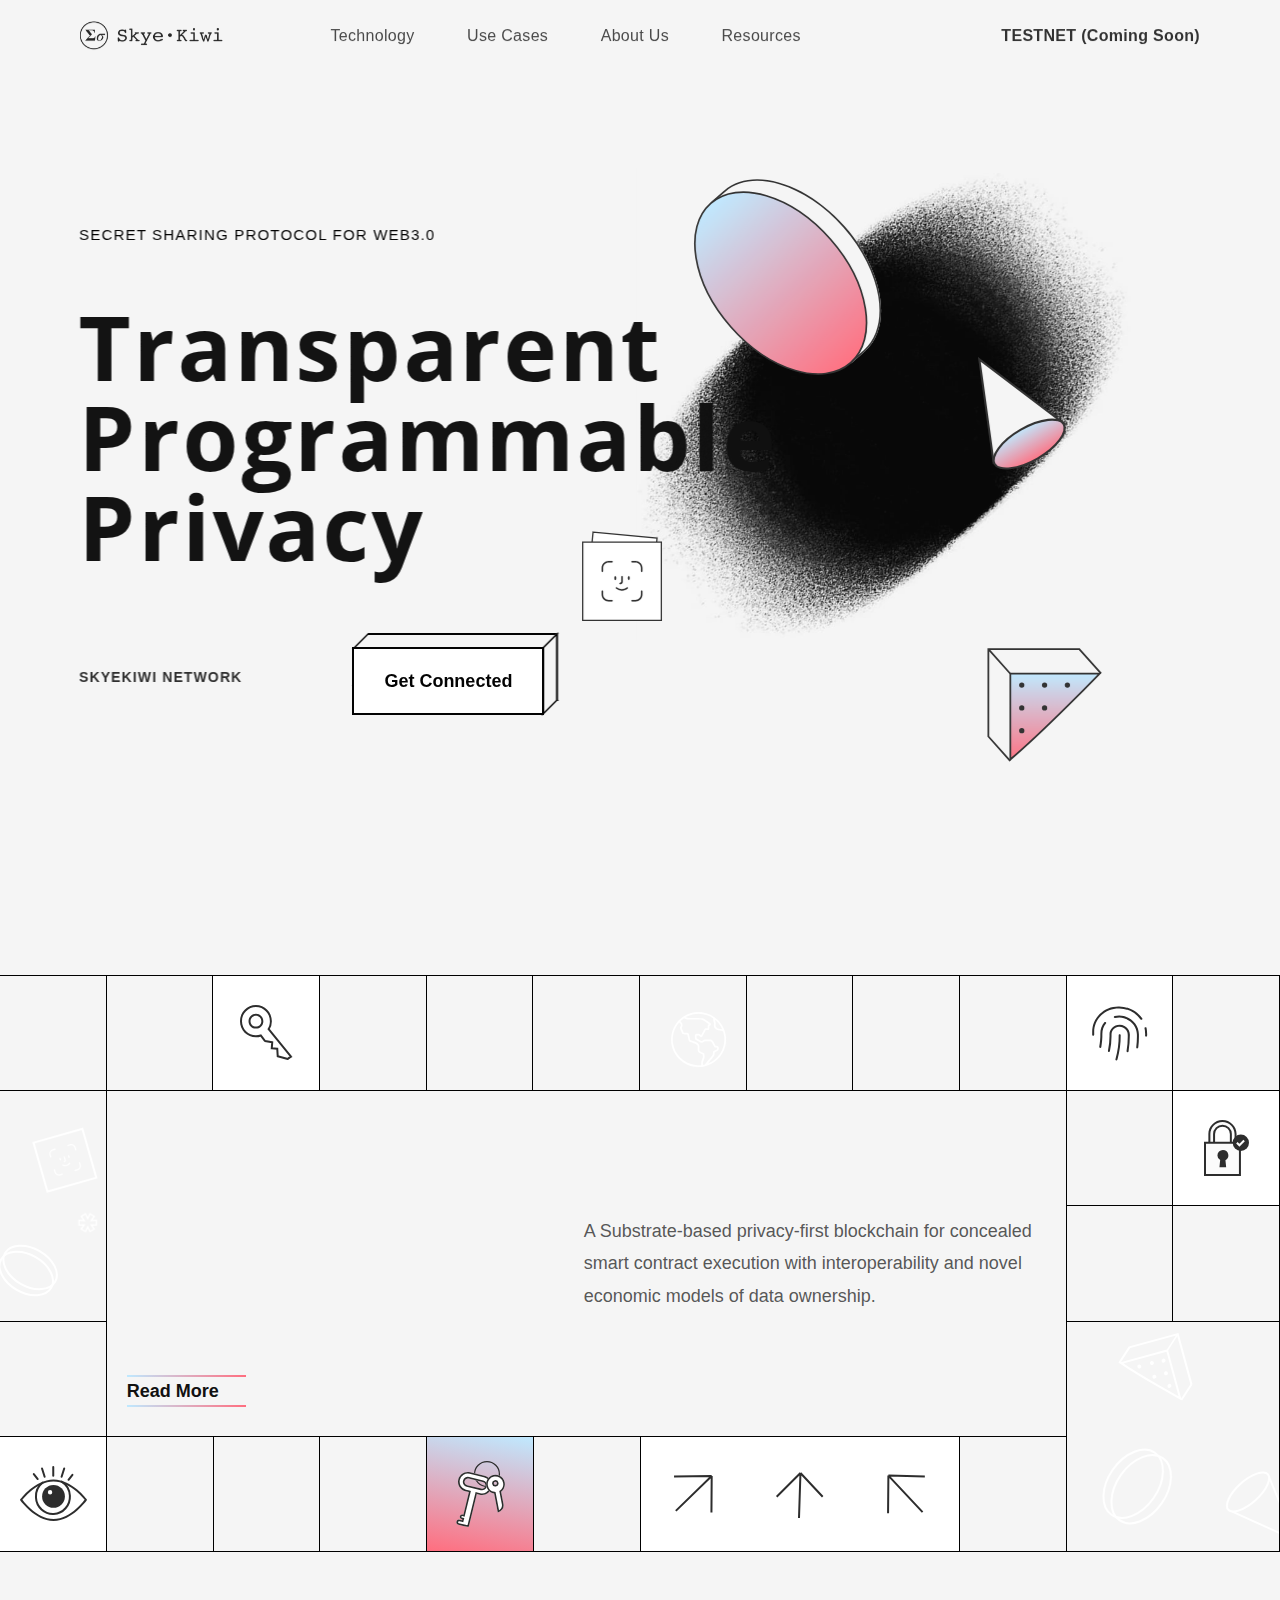
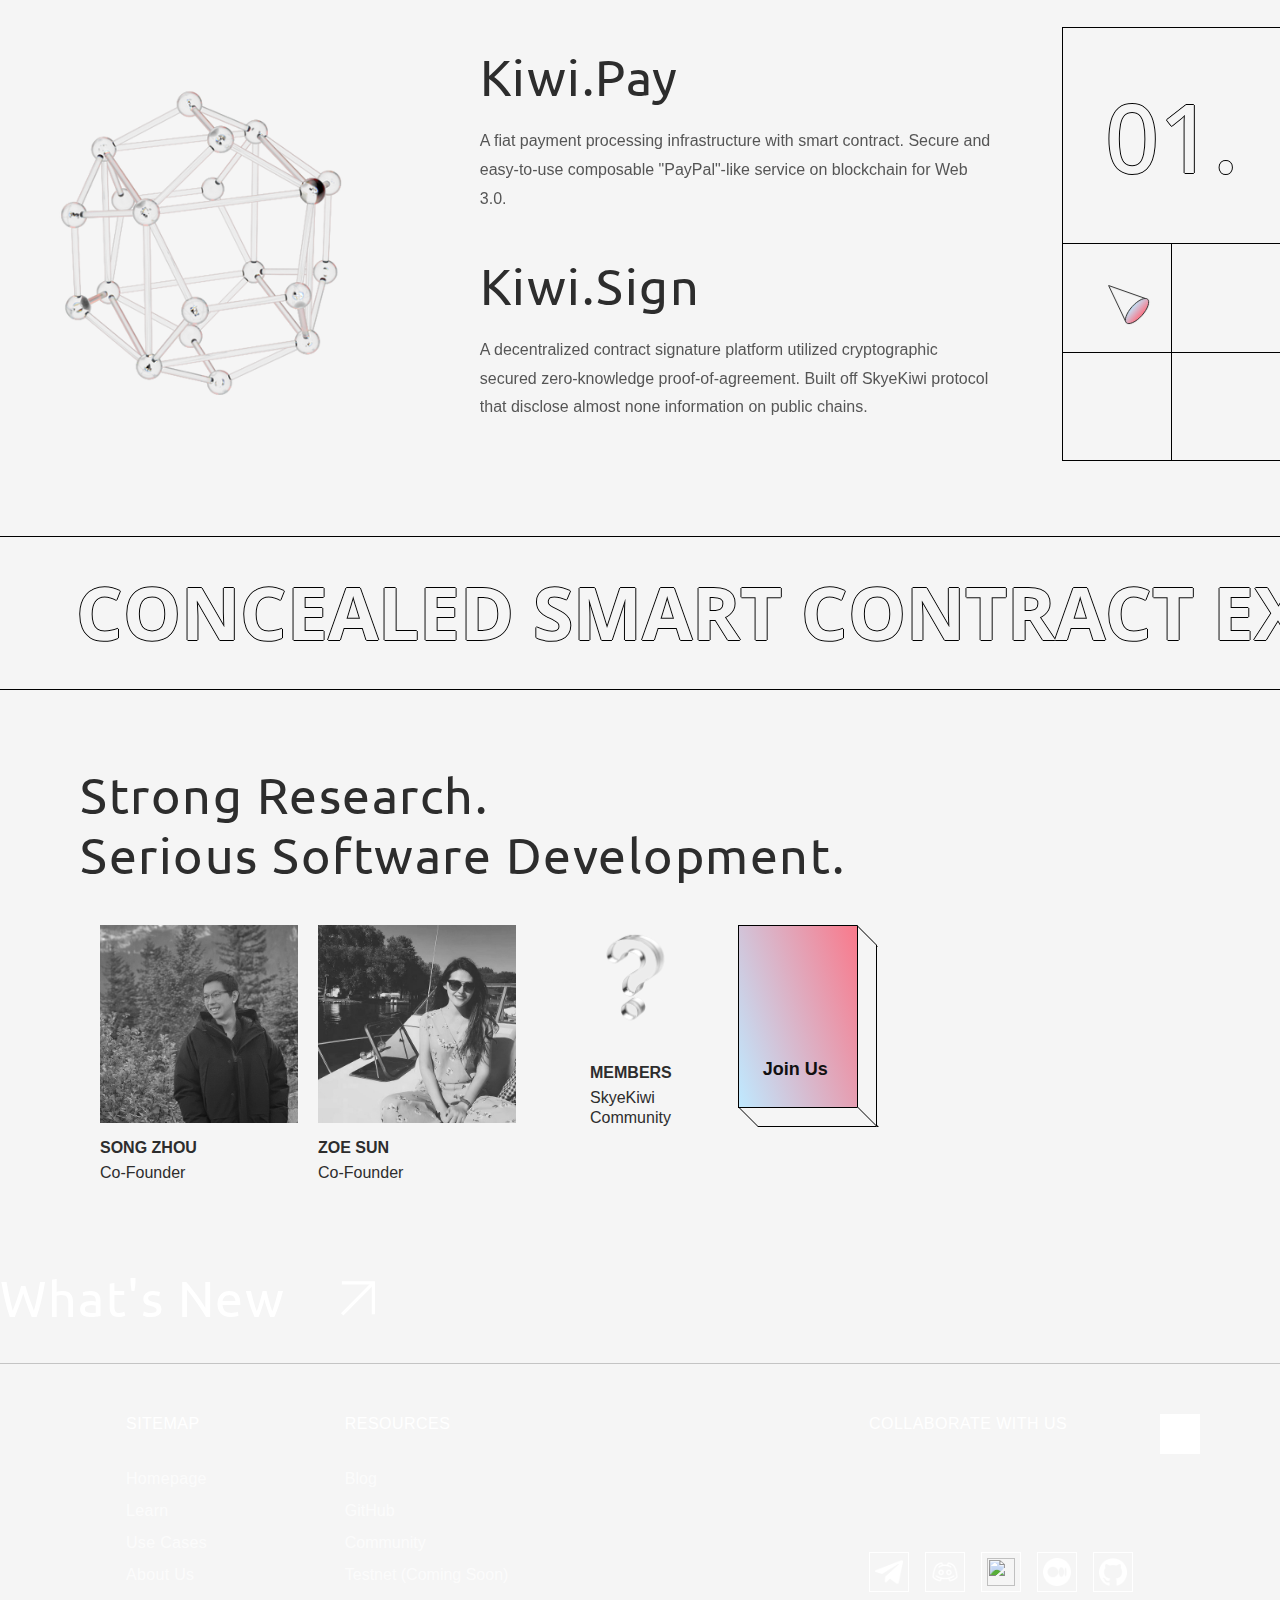
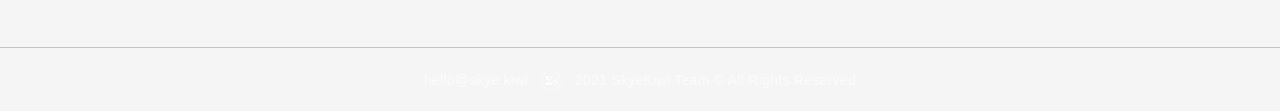
==== index.html @ 536992e1 "Merge pull request #1 from RoyTimes/master" ====
<!DOCTYPE html>
<html data-wf-domain="skyekiwi.webflow.io" data-wf-page="61bb63b050223652f3d00b60" data-wf-site="61b9b0fd4ef120de8ddb790e" data-wf-status="1">
  <head>
    <meta charset="utf-8"/>
    <title>SkyeKiwi</title>
    <meta content="SkyeKiwi" property="og:title"/>
    <meta content="./img/preview.png" property="og:image"/>
    <meta content="SkyeKiwi" property="twitter:title"/>
    <meta content="./img/preview.png" property="twitter:image"/>
    <meta content="width=device-width, initial-scale=1" name="viewport"/>
    <meta content="Webflow" name="generator"/>
    <link rel="icon" type="image/ico" href="./img/favicon.ico"/>
    <link href="./misc/skyekiwi.webflow.fd88860a3.css" rel="stylesheet" type="text/css"/>
    <style>@media (max-width:767px) and (min-width:480px) {html.w-mod-js:not(.w-mod-ix) [data-w-id="b3f3f0a3-502f-148d-5b68-719709b331da"] {opacity:0;}}@media (max-width:479px) {html.w-mod-js:not(.w-mod-ix) [data-w-id="b3f3f0a3-502f-148d-5b68-719709b331da"] {opacity:0;}}</style>
    <script src="./misc/webfont.js" type="text/javascript"></script><script type="text/javascript">WebFont.load({  google: {    families: ["Oswald:200,300,400,500,600,700","Ubuntu:300,300italic,400,400italic,500,500italic,700,700italic","Open Sans:300,300italic,400,400italic,600,600italic,700,700italic,800,800italic"]  }});</script><!--[if lt IE 9]><script src="./misc/html5shiv.min.js" type="text/javascript"></script><![endif]--><script type="text/javascript">!function(o,c){var n=c.documentElement,t=" w-mod-";n.className+=t+"js",("ontouchstart"in o||o.DocumentTouch&&c instanceof DocumentTouch)&&(n.className+=t+"touch")}(window,document);</script>
    <link href="./img/favicon.ico" rel="shortcut icon" type="image/x-icon"/>
    <link href="./img/favicon.ico" rel="apple-touch-icon"/>
    <link href="./misc/swiper-bundle.min.css" rel="stylesheet" type="text/css" />
    <style>
      .w-webflow-badge {
      display: none !important;
      }  
      body {    
      overflow-x: hidden;
      }
      ::-webkit-scrollbar { width: 10px; height: 10px;}
      ::-webkit-scrollbar-thumb { background: #ccc;}
      ::-webkit-scrollbar-track { background: #fff;}  
      * {
      outline: 0;
      user-select: none;
      -webkit-appearance: none;
      -webkit-user-select: none; 
      -moz-appearance: none;
      -ms-user-select: none; 
      -moz-user-select: none; 
      appearance: none;
      -webkit-tap-highlight-color: rgba(255, 255, 255, 0);
      -webkit-tap-highlight-color: transparent;
      }  
      input {    
      -webkit-user-select: text; /* Chrome, Opera, Safari */
      -moz-user-select: text; /* Firefox 2+ */
      -ms-user-select: text; /* IE 10+ */
      user-select: text; /* Standard syntax */  
      }  
    </style>
    <style>
      [data-animate="link"]::after {
      content: " ";
      width: 100%;
      height: 3px;
      position: absolute;
      left: 0;
      bottom: -6px;
      background-image: linear-gradient(90deg, #bfe9ff, #ff6e7f);
      -webkit-transition: -webkit-transform .25s cubic-bezier(0,.5,.5,1);
      transition: -webkit-transform .25s cubic-bezier(0,.5,.5,1);
      -o-transition: -o-transform .25s cubic-bezier(0,.5,.5,1);
      transition: transform .25s cubic-bezier(0,.5,.5,1);
      transition: transform .25s cubic-bezier(0,.5,.5,1),
      -webkit-transform .25s cubic-bezier(0,.5,.5,1),
      -o-transform .25s cubic-bezier(0,.5,.5,1);
      -webkit-transform: scaleX(0);
      -o-transform: scaleX(0);
      transform: scaleX(0);
      -webkit-transform-origin: 100% 0;
      -o-transform-origin: 100% 0;
      transform-origin: 100% 0;
      }
      [data-animate="link"]:hover::after {
      -webkit-transform: scaleX(1);
      -o-transform: scaleX(1);
      transform: scaleX(1);
      -webkit-transform-origin: 0 100%;
      -o-transform-origin: 0 100%;
      transform-origin: 0 100%;
      }
      .footer__get-link::after {
      content: " ";
      width: 100%;
      position: absolute;
      top: 0;
      left: 0;
      bottom: 0px;
      background-image: linear-gradient(90deg, #bfe9ff, #ff6e7f);
      -webkit-transition: -webkit-transform .8s cubic-bezier(0,.5,.5,1);
      transition: -webkit-transform .8s cubic-bezier(0,.5,.5,1);
      -o-transition: -o-transform .8s cubic-bezier(0,.5,.5,1);
      transition: transform .8s cubic-bezier(0,.5,.5,1);
      transition: transform .8s cubic-bezier(0,.5,.5,1),
      -webkit-transform .8s cubic-bezier(0,.5,.5,1),
      -o-transform .8s cubic-bezier(0,.5,.5,1);
      -webkit-transform: scaleX(0);
      -o-transform: scaleX(0);
      transform: scaleX(0);
      -webkit-transform-origin: 100% 0;
      -o-transform-origin: 100% 0;
      transform-origin: 100% 0;
      z-index: -1;
      }
      .footer__get-link:hover::after {
      -webkit-transform: scaleX(1);
      -o-transform: scaleX(1);
      transform: scaleX(1);
      -webkit-transform-origin: 0 100%;
      -o-transform-origin: 0 100%;
      transform-origin: 0 100%;
      }
      .footer__get-link:hover h2 {
      -webkit-filter: invert(95%);
      filter: invert(95%);
      }
      [data-animate="star"] {
      -webkit-animation:spin 5s linear infinite;
      -moz-animation:spin 5s linear infinite;
      animation:spin 5s linear infinite;
      }
      @-moz-keyframes spin { 
      100% { -moz-transform: rotate(360deg); } 
      }
      @-webkit-keyframes spin { 
      100% { -webkit-transform: rotate(360deg); } 
      }
      @keyframes spin { 
      100% { 
      -webkit-transform: rotate(360deg); 
      transform:rotate(360deg); 
      } 
      }
      [data-animate="crystal"] {
      -webkit-animation:spin 15s linear infinite;
      -moz-animation:spin 15s linear infinite;
      animation:spin 15s linear infinite;
      }
      @-moz-keyframes spin { 
      100% { -moz-transform: rotate(360deg); } 
      }
      @-webkit-keyframes spin { 
      100% { -webkit-transform: rotate(360deg); } 
      }
      @keyframes spin { 
      100% { 
      -webkit-transform: rotate(360deg); 
      transform:rotate(360deg); 
      } 
      }
    </style>
  </head>
  <body>
    <div style="opacity:0;display:none" class="menu">
      <div style="-webkit-transform:translate3d(0, -20px, 0) scale3d(1, 1, 1) rotateX(0) rotateY(0) rotateZ(0) skew(0, 0);-moz-transform:translate3d(0, -20px, 0) scale3d(1, 1, 1) rotateX(0) rotateY(0) rotateZ(0) skew(0, 0);-ms-transform:translate3d(0, -20px, 0) scale3d(1, 1, 1) rotateX(0) rotateY(0) rotateZ(0) skew(0, 0);transform:translate3d(0, -20px, 0) scale3d(1, 1, 1) rotateX(0) rotateY(0) rotateZ(0) skew(0, 0);opacity:0" class="menu__content">
        <nav class="menu__nav">
          <a href="#Technology" class="menu__nav-link">Technology</a>
          <a href="#UseCase" class="menu__nav-link mod--even">Use Cases</a>
          <a href="#AboutUs" class="menu__nav-link">About Us</a>
          <a href="#Contact" class="menu__nav-link mod--even">Resources</a></nav>
      </div>
      <div class="menu__bg"></div>
    </div>
    <main id="butter" class="main">
      <section id="Landing" class="section section--hero">
        <header class="header">
          <div class="content">
            <div class="header__columns">
              <div class="header__col"><a href="http://" class="header__logo w-inline-block"><img src="./img/61b9c4efb6027c6cd4fbfcae_dark_full.png" loading="eager" width="800" sizes="144px" srcset="./img/61b9c4efb6027c6cd4fbfcae_dark_full-p-500.png 500w, ./img/61b9c4efb6027c6cd4fbfcae_dark_full-p-800.png 800w, ./img/61b9c4efb6027c6cd4fbfcae_dark_full-p-1080.png 1080w, ./img/61b9c4efb6027c6cd4fbfcae_dark_full.png 1600w" alt="" class="image"/></a></div>
              <nav class="header__nav">
                <a href="#Technology" data-animate="link" class="header__nav-link">Technology</a>
                <a href="#UseCase" data-animate="link" class="header__nav-link">Use Cases</a>
                <a href="#AboutUs" data-animate="link" class="header__nav-link">About Us</a>
                <a href="#Contact" data-animate="link" class="header__nav-link ">Resources</a></nav>
              </nav>
              <div class="header__col col--login"><a data-animate="link" href="https://docs.skye.kiwi/" class="header__login">TESTNET (Coming Soon)</a></div>
              <div class="header__humburger-wrap">
                <div data-w-id="34934037-5f96-c0ad-d15b-e8f78205c5fb" data-animation-type="lottie" data-src="./misc/61b9b0fe4ef1205472db7973_humburger.json" data-loop="0" data-direction="1" data-autoplay="0" data-is-ix2-target="1" data-renderer="svg" data-default-duration="1.5" data-duration="1" class="header__humburger"></div>
                <div style="display:none" class="header__humburger-close"></div>
              </div>
            </div>
          </div>
        </header>
        <div class="content">
          <div data-w-id="38087cdd-8882-900d-c6f5-6940ae54a9df" style="opacity:0" class="hero__content">
            <div class="hero__over-heading"><a href="#" target="_blank" class="link">secret sharing protocol for web3.0</a></div>
            <div class="hero__arrow"></div>
            <h1 class="heading-2">Transparent Programmable<br/>Privacy <span data-animate="star" class="hero__heading-star"> </span></h1>
            <div class="hero__btn-wrap">
              <div class="hero__price-wrap">
                <div class="hero__price"> <span class="hero__price-dollar"> </span></div>
                <div class="hero__price-desc"><strong>Skyekiwi network</strong></div>
              </div>
              <div data-animate="cube-hover" class="btn-cube-wrap">
                <div class="btn-cube">
                  <a data-animate="cube" href="https://form.skye.kiwi/" target="_blank" class="btn-cube__front w-button">Get Connected</a>
                  <div data-animate="cube" class="btn-cube__side mod--1"></div>
                  <div data-animate="cube" class="btn-cube__side mod--2"></div>
                  <div data-animate="cube" class="btn-cube__side mod--3"></div>
                </div>
              </div>
            </div>
          </div>
          <div data-w-id="bce55e99-ff62-8b2b-2ea4-c40bc9cc9bdf" style="opacity:0" class="hero__elements-wrap">
            <div class="hero__elements"><img src="./img/61b9b0fe4ef12015f1db79a9_hero_elem-06.jpg" loading="lazy" sizes="(max-width: 767px) 100vw, (max-width: 991px) 400px, 527px" width="527" srcset="./img/61b9b0fe4ef12015f1db79a9_hero_elem-06-p-500.jpeg 500w, ./img/61b9b0fe4ef12015f1db79a9_hero_elem-06-p-800.jpeg 800w, ./img/61b9b0fe4ef12015f1db79a9_hero_elem-06.jpg 1054w" alt="" class="hero__elem mod--1"/><img src="./img/61bb654e325621cb46f2d627_head_hero_elem-01.svg" loading="lazy" width="201" alt="" class="hero__elem mod--2"/><img src="./img/61b9b0fe4ef1203742db798d_hero_elem-03.svg" loading="lazy" width="99" alt="" class="hero__elem mod--4"/><img src="./img/61bb641aa8d73b0b43769dbe_new_hero_elem-05.svg" loading="lazy" width="115" alt="" class="hero__elem mod--6"/><img src="./img/61bb64c6fbcc7417986e5470_header_hero_elem-04.svg" loading="lazy" width="91" alt="" class="hero__elem mod--5"/></div>
          </div>
        </div>
        <div data-w-id="b3f3f0a3-502f-148d-5b68-719709b331da" class="hero__mob-elemenents-wrap">
          <img src="./img/61b9b0fe4ef12015f1db79a9_hero_elem-06.jpg" loading="lazy" sizes="(max-width: 479px) 360px, (max-width: 767px) 340px, 100vw" srcset="./img/61b9b0fe4ef12015f1db79a9_hero_elem-06-p-500.jpeg 500w, ./img/61b9b0fe4ef12015f1db79a9_hero_elem-06-p-800.jpeg 800w, ./img/61b9b0fe4ef12015f1db79a9_hero_elem-06.jpg 1054w" alt="" class="hero__mob-elem1"/><img src="./img/61bb654e325621cb46f2d627_head_hero_elem-01.svg" loading="lazy" alt="" class="hero__mob-elem2"/>
          <div class="hero__mob-elemenents">
            <div class="hero__mob-block mod--single">
              <div class="hero__price-wrap mod--mob">
                <div class="hero__price-desc">skyekiwi network</div>
              </div>
              <img src="./img/61b9b0fe4ef1203742db798d_hero_elem-03.svg" loading="lazy" alt="" class="hero__mob-smile"/>
            </div>
            <div class="hero__mob-blocks">
              <div class="hero__mob-block"></div>
              <div class="hero__mob-block mod--wite"><img src="./img/61b9b0fe4ef1201c00db7980_solution_06.svg" loading="lazy" alt="" class="solutions__img"/><img src="./img/61bb6a241ac5451743b355d2_finger_solution_06-hover.svg" loading="lazy" alt="" class="solutions__img mod--hover"/></div>
              <div class="hero__mob-block"></div>
              <div class="hero__mob-block"></div>
            </div>
          </div>
        </div>
      </section>
      <section id="Technology" class="section section--solutions">
        <div data-w-id="403a8f05-4cb6-5d92-40c8-757a47b6b247" class="solutions__columns">
          <div class="solutions__col col--1">
            <div class="solutions__block"></div>
            <div class="solutions__block mod--dark1">
              <div class="solutions__img-parallax"><img src="./img/61b9b0fe4ef120609cdb79bf_solution_ico-01.svg" loading="lazy" data-w-id="88055a6a-6b2a-be28-7e00-1679ca2edd54" alt="" class="solutions__img mod--ico mod--1"/></div>
              <div class="solutions__img-parallax"><img src="./img/61b9b0fe4ef12068bddb79b3_solution_ico-03.svg" loading="lazy" data-w-id="dba77edf-9243-8741-c0e0-4772b9cf994c" alt="" class="solutions__img mod--ico mod--3"/></div>
              <div class="solutions__img-parallax"><img src="./img/61b9b0fe4ef1205019db79b5_solution_ico-02.svg" loading="lazy" data-w-id="c8b38748-4d83-116d-99ed-979a9df00967" alt="" class="solutions__img mod--ico mod--2"/></div>
            </div>
            <div class="solutions__block"></div>
            <div class="solutions__block mod--wite"><img src="./img/61b9b0fe4ef1200832db79b7_solutions_04.svg" loading="lazy" alt="" class="solutions__img"/><img src="./img/61bb66be161c50a7917d8b49_eye_solutions_04-hover.svg" loading="lazy" alt="" class="solutions__img mod--hover"/></div>
          </div>
          <div class="solutions__col col--2">
            <div class="solutions__row">
              <div class="solutions__block mod--3"></div>
              <div class="solutions__block mod--3 mod--wite"><img src="./img/61b9b0fe4ef120669cdb79a0_solutions_02.svg" loading="lazy" alt="" class="solutions__img"/><img src="./img/61bb6729074ef07e1622f4e9_61b9b0fe4ef1204ae8db79ad_solutions_02-hover.svg" loading="lazy" alt="" class="solutions__img mod--hover"/></div>
              <div class="solutions__block mod--3"></div>
              <div class="solutions__block mod--3"></div>
              <div class="solutions__block mod--3"></div>
              <div class="solutions__block mod--3 mod--dark2"><img src="./img/61b9b0fe4ef1201454db79b6_solution_ico-04.svg" loading="lazy" data-w-id="c056d82f-fdc5-cfaa-a0cb-d7eeb0858f93" alt="" class="solutions__img mod--ico mod--4"/></div>
              <div class="solutions__block mod--3"></div>
              <div class="solutions__block mod--3"></div>
              <div class="solutions__block mod--3 mod--fix-border"></div>
            </div>
            <div class="solutions__content">
              <div class="solutions__heading-wrap">
                <h2 data-w-id="9a43e0b3-bc52-831c-25e6-52e4f4ee3bc0" style="opacity:0" class="heading"><br/>High Flexibility.</h2>
                <h2 data-w-id="3474562e-ab13-586f-39ea-e22dcf3ba6ec" style="opacity:0" class="heading">Interoperability.<br/></h2>
                <h2 data-w-id="76ab80c9-bbec-8e91-c2e7-4bf8a4f60fde" style="opacity:0" class="heading">Data Ownership.<br/>‍<br/></h2>
                <p class="solutions__desc mod--mob">A Substrate-based privacy-first blockchain for concealed smart contract execution with interoperability and novel economic models of data ownership.<br/></p>
                <div class="solutions__btn-wrap">
                  <a href="https://skyekiwi.medium.com/" target="_blank" class="btn2 w-inline-block">
                    <div class="text-block">Read More</div>
                    <div class="btn2__line mod--1"></div>
                    <div class="btn2__line mod--2"></div>
                  </a>
                </div>
              </div>
              <p class="solutions__desc">A Substrate-based privacy-first blockchain for concealed smart contract execution with interoperability and novel economic models of data ownership.<br/></p>
              <div class="solutions__mob-blocks">
                <div class="solutions__mob-block mod--1"></div>
                <div class="solutions__mob-block mod--2"></div>
                <div class="solutions__mob-block mod--wite"><img src="./img/61b9b0fe4ef1200832db79b7_solutions_04.svg" loading="lazy" alt="" class="solutions__img"/><img src="./img/61bb66be161c50a7917d8b49_eye_solutions_04-hover.svg" loading="lazy" alt="" class="solutions__img mod--hover"/></div>
                <div class="solutions__mob-block"></div>
                <div class="solutions__mob-block mod--keys"><img src="./img/61b9b0fe4ef12050c3db79c6_solutions_05-hover.svg" loading="lazy" alt="" class="solutions__img mod--key"/><img src="./img/61b9b0fe4ef12050c3db79c6_solutions_05-hover.svg" loading="lazy" alt="" class="solutions__img mod--hover"/></div>
                <div class="solutions__mob-block"></div>
              </div>
            </div>
            <div class="solutions__row mod--bottom">
              <div class="solutions__block mod--3"></div>
              <div class="solutions__block mod--3"></div>
              <div class="solutions__block mod--3"></div>
              <div class="solutions__block mod--3 mod--key"><img src="./img/61b9b0fe4ef12050c3db79c6_solutions_05-hover.svg" loading="lazy" alt="" class="solutions__img"/><img src="./img/61bb65ed487d3a834bcfe7e7_head3_solutions_05.svg" loading="lazy" alt="" class="solutions__img mod--hover"/></div>
              <div class="solutions__block mod--3"></div>
              <div class="solutions__block mod--3 mod--arrow1"><img src="./img/61b9b0fe4ef1209609db79a6_arrow_top-right2.svg" loading="lazy" data-w-id="878ace1c-e534-0af9-38a0-142f00a71821" alt="" class="solutions__img"/><img src="./img/61b9b0fe4ef1206c57db7998_ico_arrow-top.svg" loading="lazy" alt="" class="solutions__img"/></div>
              <div class="solutions__block mod--3 mod--arrow2"><img src="./img/61b9b0fe4ef1206c57db7998_ico_arrow-top.svg" loading="lazy" data-w-id="bde4242e-b056-3a75-cfa4-5eeca70594e2" alt="" class="solutions__img"/></div>
              <div class="solutions__block mod--3 mod--arow3"><img src="./img/61b9b0fe4ef120ede1db799b_ico_arrow-top-left.svg" loading="lazy" data-w-id="c4fd0780-818c-7aee-9b1f-b97bcd322789" alt="" class="solutions__img"/></div>
              <div class="solutions__block mod--3 mod--fix-border"></div>
            </div>
          </div>
          <div class="solutions__col col--3">
            <div class="solutions__block mod--2 mod--wite"><img src="./img/61b9b0fe4ef1201c00db7980_solution_06.svg" loading="lazy" alt="" class="solutions__img"/><img src="./img/61bb6a241ac5451743b355d2_finger_solution_06-hover.svg" loading="lazy" alt="" class="solutions__img mod--hover"/></div>
            <div class="solutions__block mod--2"></div>
            <div class="solutions__block mod--2"></div>
            <div class="solutions__block mod--2 mod--wite"><img src="./img/61b9b0fe4ef12095f0db79b1_solutions_07.svg" loading="lazy" alt="" class="solutions__img"/><img src="./img/61bb6ad23629dbb6a73333b6_61b9b0fe4ef1207e82db79af_solutions_07-hover.svg" loading="lazy" alt="" class="solutions__img mod--hover"/></div>
            <div class="solutions__block mod--2"></div>
            <div class="solutions__block mod--2"></div>
            <div class="solutions__block mod--2 mod--dark3">
              <div class="solutions__img-parallax"><img src="./img/61b9b0fe4ef1201eb6db79be_solution_ico-05.svg" loading="lazy" data-w-id="fdffc1a6-5ba0-5c1d-4829-15ba227efb21" alt="" class="solutions__img mod--ico mod--5"/></div>
              <div class="solutions__img-parallax"><img src="./img/61b9b0fe4ef12005e5db79b9_solution_ico-06.svg" loading="lazy" data-w-id="335f78b1-f489-3e2c-d96a-ab84bc33258d" alt="" class="solutions__img mod--ico mod--6"/></div>
              <div class="solutions__img-parallax"><img src="./img/61b9b0fe4ef120f5f8db79b4_solution_ico-07.svg" loading="lazy" data-w-id="2ac6d944-f722-3666-defa-653c61422fe1" alt="" class="solutions__img mod--ico mod--7"/></div>
            </div>
          </div>
        </div>
      </section>
      <section id="UseCase" data-w-id="99db942c-d6b8-b76b-74c9-748db98a7cef" class="section section--slider">
        <div class="slider__content">
          <div data-swiper="reviews2" class="swiper swiper--reviews">
            <div class="swiper-wrapper">
              <div class="swiper-slide slide--reviews">
                <div class="slide__col col--1"><img class="slide__img" src="./img/61ba21721d50caf16e04fd23_Atom_4_-_Dodeca0011.png" width="640" alt="" sizes="(max-width: 479px) 55vw, (max-width: 767px) 40vw, 32vw" data-w-id="208c97d3-f207-8c91-a806-672385593759" loading="lazy" data-animate="crystal" srcset="./img/61ba21721d50caf16e04fd23_Atom_4_-_Dodeca0011-p-500.png 500w, ./img/61ba21721d50caf16e04fd23_Atom_4_-_Dodeca0011-p-800.png 800w, ./img/61ba21721d50caf16e04fd23_Atom_4_-_Dodeca0011-p-1080.png 1080w, ./img/61ba21721d50caf16e04fd23_Atom_4_-_Dodeca0011.png 1280w"/></div>
                <div class="slide__col col--2">
                  <div class="slide__txt-wrap">
                    <h2 class="heading--size-50 mod--slider">Kiwi.Pay</h2>
                    <p class="slide__desc">A fiat payment processing infrastructure with smart contract. Secure and easy-to-use composable &quot;PayPal&quot;-like service on blockchain for Web 3.0.<br/></p>
                  </div>
                  <div class="slide__txt-wrap">
                    <h2 class="heading--size-50 mod--slider">Kiwi.Sign</h2>
                    <p class="slide__desc">A decentralized contract signature platform utilized cryptographic secured zero-knowledge proof-of-agreement. Built off SkyeKiwi protocol that disclose almost none information on public chains.<br/></p>
                  </div>
                </div>
              </div>
              <div class="swiper-slide slide--reviews">
                <div class="slide__col col--1"><img src="./img/61bc251e67cebe669f8c673c_Platonic_1_-_Octa0011.png" loading="lazy" data-w-id="7ec323e4-467c-2666-b17a-a2b95d66a044" width="1920" srcset="./img/61bc251e67cebe669f8c673c_Platonic_1_-_Octa0011-p-500.png 500w, ./img/61bc251e67cebe669f8c673c_Platonic_1_-_Octa0011-p-800.png 800w, ./img/61bc251e67cebe669f8c673c_Platonic_1_-_Octa0011-p-1080.png 1080w, ./img/61bc251e67cebe669f8c673c_Platonic_1_-_Octa0011.png 1280w" sizes="(max-width: 479px) 21vw, (max-width: 767px) 16vw, 13vw" alt="" class="slide__img"/></div>
                <div class="slide__col col--2">
                  <div class="slide__txt-wrap">
                    <h2 class="heading--size-50 mod--slider">Wildlife Metaverse</h2>
                    <p class="slide__desc">A digital immersion platform of the Metaverse collection for wildlife animals, endangered species, nature preserves and more. Participants can interact on the platform, such as crearte avatars, purchase and trade NFTs using cryptocurrency. SkyeKiwi protocol implements platform application logic and adds the encryption layers.<br/></p>
                  </div>
                </div>
              </div>
              <div class="swiper-slide slide--reviews">
                <div class="slide__col col--1"><img src="./img/61bb3e9006e6f75191ba7799_Platonic_4_-_Bucky0011.png" loading="lazy" sizes="(max-width: 479px) 55vw, (max-width: 767px) 40vw, (max-width: 991px) 37vw, (max-width: 1279px) 435.1875px, (max-width: 1439px) 34vw, 32vw" data-w-id="1844a0a9-4bcb-0cd3-c4d1-a07d59f58ca6" srcset="./img/61bb3e9006e6f75191ba7799_Platonic_4_-_Bucky0011-p-500.png 500w, ./img/61bb3e9006e6f75191ba7799_Platonic_4_-_Bucky0011-p-800.png 800w, ./img/61bb3e9006e6f75191ba7799_Platonic_4_-_Bucky0011-p-1080.png 1080w, ./img/61bb3e9006e6f75191ba7799_Platonic_4_-_Bucky0011.png 1280w" alt="" class="slide__img"/></div>
                <div class="slide__col col--2">
                  <div class="slide__txt-wrap">
                    <h2 class="heading--size-50 mod--slider">Concealed NFT Platform</h2>
                    <p class="slide__desc">NFT platform with content concealed by SkyeKiwi protocol. NFT owners have fully content access control. </p>
                  </div>
                  <div class="slide__txt-wrap">
                    <h2 class="heading--size-50 mod--slider">DeFi Credit Score</h2>
                    <p class="slide__desc">A reputation system built on SkyeKiwi protocol which makes DeFi more efficient. </p>
                  </div>
                </div>
              </div>
            </div>
          </div>
          <div class="slide__nav col--3">
            <div class="slide__block mod--1">
              <div data-swiper="reviews" class="swiper swiper--reviews-numb">
                <div class="swiper-wrapper vert">
                  <div class="swiper-slide slide--reviews-numb">
                    <div class="slide__numb">01.</div>
                  </div>
                  <div class="swiper-slide slide--reviews-numb">
                    <div class="slide__numb">02.</div>
                  </div>
                  <div class="swiper-slide slide--reviews-numb">
                    <div class="slide__numb">03.</div>
                  </div>
                </div>
              </div>
            </div>
            <div class="slide__block-grid">
              <div class="slide__block mod--2"><img src="./img/61bb63f4d3d90d14d6b67916_new_slide_ico-01.svg" loading="lazy" alt="" class="slide__img-cone"/></div>
              <div class="slide__block mod--2 mod--dark"></div>
              <div class="slide__block mod--2"></div>
              <div data-swiper="reviews-next" class="slide__block mod--2 mod--next">
                <div class="slide__next"></div>
              </div>
            </div>
          </div>
        </div>
      </section>
      <section class="section section--runline">
        <div data-animate="runline" class="runtext__content">
          <div class="runtext__block">
            <div class="runtext__txt">Concealed smart contract execution blockchain</div>
            <img src="./img/61bc6190096fc325dca54405_61b9b0fe4ef120d8d8db799d_star_black.svg" loading="eager" width="25" data-animate="star" alt="" class="runtext__img-star"/>
          </div>
        </div>
      </section>
      <section id="AboutUs" class="section">
        <div class="content">
          <h2 class="heading--size-50">Strong Research. <br/>Serious Software Development.</h2>
          <div class="argument__columns">
            <div class="argument__col col--left">
              <img src="./img/61badf07aeb371999fdffeab_song.jpg" loading="lazy" width="218" sizes="(max-width: 991px) 100vw, 218px" srcset="./img/61badf07aeb371999fdffeab_song-p-500.jpeg 500w, ./img/61badf07aeb371999fdffeab_song.jpg 724w" alt="" class="argument__img mod--first"/>
              <div class="argument__title">Song zhou</div>
              <div class="argument__desc">Co-Founder</div>
            </div>
            <div class="argument__col col--left">
              <img src="./img/61badeb90bac7960a4774244_zoe.jpg" loading="lazy" width="218" sizes="(max-width: 991px) 100vw, 218px" srcset="./img/61badeb90bac7960a4774244_zoe-p-500.jpeg 500w, ./img/61badeb90bac7960a4774244_zoe-p-800.jpeg 800w, ./img/61badeb90bac7960a4774244_zoe-p-1080.jpeg 1080w, ./img/61badeb90bac7960a4774244_zoe.jpg 1280w" alt="" class="argument__img mod--first"/>
              <div class="argument__title">Zoe Sun</div>
              <div class="argument__desc">Co-Founder</div>
            </div>
            <div class="argument__col col--right">
              <div class="argument__card mod--mob">
                <img src="./img/61badf07aeb371999fdffeab_song.jpg" loading="lazy" sizes="(max-width: 479px) 43vw, (max-width: 767px) 37vw, (max-width: 991px) 42vw, 100vw" width="417" srcset="./img/61badf07aeb371999fdffeab_song-p-500.jpeg 500w, ./img/61badf07aeb371999fdffeab_song.jpg 724w" alt="" class="argument__img"/>
                <div class="argument__title">Song Zhou</div>
                <div class="argument__desc">Co-Founder</div>
              </div>
              <div class="argument__card mod--mob">
                <img src="./img/61badeb90bac7960a4774244_zoe.jpg" loading="lazy" sizes="(max-width: 479px) 43vw, (max-width: 767px) 37vw, (max-width: 991px) 42vw, 100vw" width="417" srcset="./img/61badeb90bac7960a4774244_zoe-p-500.jpeg 500w, ./img/61badeb90bac7960a4774244_zoe-p-800.jpeg 800w, ./img/61badeb90bac7960a4774244_zoe-p-1080.jpeg 1080w, ./img/61badeb90bac7960a4774244_zoe.jpg 1280w" alt="" class="argument__img"/>
                <div class="argument__title">Zoe Sun</div>
                <div class="argument__desc">Co-Founder</div>
              </div>
              <div class="argument__card">
                <img src="./img/61bae9358838b05c6c3fd11d__Question_Mark0011.png" loading="lazy" data-w-id="df55b4cb-d7fd-8824-e6ef-1416e290a84c" width="123" srcset="./img/61bae9358838b05c6c3fd11d__Question_Mark0011-p-500.png 500w, ./img/61bae9358838b05c6c3fd11d__Question_Mark0011-p-800.png 800w, ./img/61bae9358838b05c6c3fd11d__Question_Mark0011-p-1080.png 1080w, ./img/61bae9358838b05c6c3fd11d__Question_Mark0011.png 1280w" sizes="(max-width: 479px) 34vw, 123px" alt="" class="argument__img"/>
                <div class="argument__title">members</div>
                <div class="argument__desc">SkyeKiwi Community</div>
              </div>
              <div class="argument__card">
                <div data-animate="cube-hover" class="argument__cube">
                  <div data-animate="cube" class="argument__cube-front">
                    <div data-animate="cube" class="argument__cube-side mod--1"></div>
                    <div data-animate="cube" class="argument__cube-side mod--2"></div>
                    <div data-animate="cube" class="argument__cube-side mod--3"></div>
                    <a href="https://skyekiwi.medium.com/join-us-and-become-a-skyekiwi-ambassador-9f309f6aa105" target="_blank" class="link-block w-inline-block">
                      <div class="argument__cube-title">Join Us</div>
                    </a>
                  </div>
                </div>
              </div>
            </div>
          </div>
        </div>
      </section>
      <footer id="Contact" class="footer">
        <div class="footer__get">
          <a href="https://skyekiwi.medium.com" target="_blank" class="footer__get-link w-inline-block">
            <div class="content">
              <h2 class="heading--size-50 mod--footer">What's New <span class="heading2__arrow">&nbsp;</span></h2>
            </div>
          </a>
        </div>
        <div class="footer__line mod--top"></div>
        <div class="content">
          <div class="footer__columns">
            <div class="footer__col col--2">
              <div data-hover="false" data-delay="0" class="footer__drop w-dropdown">
                <div class="footer__drop-btn w-dropdown-toggle">
                  <div class="footer__drop-arrow w-icon-dropdown-toggle"></div>
                  <div class="footer__title mod--drop">Sitemap</div>
                </div>
                <div class="footer__drop-content w-dropdown-list">
                  <div class="footer__drop-lists">
                    <div class="footer__nav"><a href="#" data-animate="link" class="footer__nav-link">Homepage</a><a href="#Technology" data-animate="link" class="footer__nav-link">Learn</a><a href="#UseCase" data-animate="link" class="footer__nav-link">Use Cases</a><a href="#AboutUs" data-animate="link" class="footer__nav-link">About Us</a></div>
                  </div>
                </div>
              </div>
            </div>
            <div class="footer__col col--3">
              <div class="footer__title">Resources</div>
              <ul role="list" class="footer__list">
                <li class="footer__list-item mod--1"><a href="https://medium.com/@skyekiwi" target="_blank" class="footer__link">Blog</a></li>
                <!-- <li class="footer__list-item mod--1"><a href="#" target="_blank" class="footer__link">Docs   </a></li> -->
                <li class="footer__list-item mod--1"><a href="https://github.com/skyekiwi" target="_blank" class="footer__link">GitHub</a></li>
                <li class="footer__list-item mod--1"><a href="https://discord.gg/kYvTV5Xr" target="_blank" class="footer__link">Community</a></li>
                <!-- <li class="footer__list-item mod--1"><a href="#" target="_blank" class="footer__link">Partnership</a></li> -->
                <!-- <li class="footer__list-item mod--1"><a href="#" target="_blank" class="footer__link">Roadmap</a></li> -->
                <li class="footer__list-item mod--4 disabled"><a href="#" class="footer__link">Testnet (Coming Soon)</a></li>
                <!-- <li class="footer__list-item mod--4"><a href="mailto:dream@halo-lab.team" class="footer__link">hello@skye.kiwi</a></li> -->
              </ul>
            </div>
            <div class="footer__col">
              <div class="footer__form-submit"><a href="https://form.skye.kiwi/" target="_blank" class="footer__form-submit-hover w-inline-block"></a></div>
              <div class="footer__title">Collaborate with us</div>
              <div class="footer__social"><a href="https://t.me/skyekiwi" target="_blank" class="footer__soc-link w-inline-block"><img src="./img/61bb3b4e1eb7a7512e7ad7df_telegram_icon_131945.png" loading="lazy" width="128" alt="" class="footer__soc-img"/></a><a href="https://discord.gg/EHqJ64BGHM" target="_blank" class="footer__soc-link w-inline-block"><img src="./img/61bb3bb01eb7a7ac6d7ad8a4_socialdiscord_101924.png" loading="lazy" width="1000" alt="" class="footer__soc-img"/></a><a href="https://twitter.com/skyekiwi_team" target="_blank" class="footer__soc-link w-inline-block"><img src="https://uploads-ssl.webflow.com/61b9b0fd4ef120de8ddb790e/61bb3b793acabf1558a9cd23_Layer 0.png" loading="lazy" width="20" alt="" class="footer__soc-img"/></a><a href="https://medium.com/@skyekiwi" target="_blank" class="footer__soc-link w-inline-block"><img src="./img/61bb3b8acdccd1896428440f_medium_logo_icon_187624.png" loading="lazy" alt="" class="footer__soc-img"/></a><a href="https://github.com/skyekiwi" target="_blank" class="footer__soc-link w-inline-block"><img src="./img/61bb3c86c3c6912318112489_github-logo_icon-icons.com_73546.png" loading="lazy" width="1000" alt="" class="footer__soc-img"/></a></div>
            </div>
          </div>
        </div>
        <div class="footer__line"></div>
        <div class="content mod--copyright">
          <a href="https://skye.kiwi/" target="_blank" class="footer__copyright w-inline-block">
            <div class="text-block-2">hello@skye.kiwi  &nbsp;&nbsp;</div>
            <img src="./img/61b9f80bce3a4ce0cca32724_light_logo.png" loading="lazy" width="20" sizes="(max-width: 991px) 20px, (max-width: 1279px) 2vw, (max-width: 1439px) 20px, 1vw" srcset="./img/61b9f80bce3a4ce0cca32724_light_logo-p-500.png 500w, ./img/61b9f80bce3a4ce0cca32724_light_logo.png 871w" alt="" class="footer__copyright-logo"/>
            <div class="text-block-3"> &nbsp;&nbsp;2021 SkyeKiwi Team &copy; All Rights Reserved</div>
          </a>
        </div>
      </footer>
    </main>
    <script src="./misc/jquery-3.5.1.min.dc5e7f18c8.js?site=61b9b0fd4ef120de8ddb790e"></script><script src="./misc/webflow.7d2d5f75a.js" type="text/javascript"></script><!--[if lte IE 9]><script src="//cdnjs.cloudflare.com/ajax/libs/placeholders/3.0.2/placeholders.min.js"></script><![endif]--><script src="./misc/swiper-bundle.min.js" type="text/javascript" ></script><script src="./misc/SmoothScroll.min.js" type="text/javascript" ></script>
    <script>
      SmoothScroll({ 
          animationTime    : 800, // [ms]
          stepSize         : 100, // [px]
          accelerationDelta : 50,  // 50
          accelerationMax   : 3,   // 3
          touchpadSupport   : false, 
      })
    </script>
    <script>
      $(function() {
          if (window.innerWidth <= 991) {
          let humburger = $('.header__humburger-wrap');
              $(".header__humburger, .header__humburger-close, .menu__nav-link").on('click', function() {
                  if (!humburger.hasClass("active")) {
                      humburger.addClass("active");
                      setTimeout(function() {
                          $("html, body").css({
                              overflow: 'hidden',
                              height: '100%'
                          });
                      }, 300);
                  } else {
                      humburger.removeClass("active");
                      $("html, body").css({
                          overflow: 'auto',
                          height: 'auto'
                      });
                  }
              });
          }
      
      
          $('[data-animate=cube]').removeClass('active');
          $("[data-animate=cube-hover]").hover(function() {
              $(this).find('[data-animate=cube]').toggleClass('active');
          }, function() {
              $(this).find('[data-animate=cube]').toggleClass('active');
          });
      
      
      
          for (var i = 0; i < 5; i++) {
              $('[data-animate=runline] > div').clone().appendTo('[data-animate=runline]');
          }
      
          function lineReset() { $('[data-animate=runline]').animate({ marginLeft: '0px' }, { duration: 0 }); };
      
          function lineRun() { $('[data-animate=runline]').animate({ marginLeft: '-3000px' }, { duration: 60000, easing: "linear" }); };
          lineRun();
          setInterval(function() {
              lineReset();
              lineRun();
          }, 60000);
      
      
            var swiper = new Swiper("[data-swiper=reviews]", {
              direction: "vertical",
              loop: true,
              spaceBetween: 0,
              slidesPerView: 1,
              watchSlidesProgress: true,
            });
          var swiper2 = new Swiper('[data-swiper=reviews2]', {
              speed: 800,
              slidesPerView: 1,
              spaceBetween: 0,
              loop: true,
              autoplay: {
                  delay: 5000,
                  disableOnInteraction: true,
              },
              navigation: {
                  nextEl: '[data-swiper=reviews-next]',
                  prevEl: '[data-swiper=reviews-prev]',
              },
              thumbs: {
                swiper: swiper,
              },
          });
          
      
      });
    </script>
  </body>
</html>
---- misc/skyekiwi.webflow.fd88860a3.css ----
/* Generated on: Mon Dec 20 2021 08:40:59 GMT+0000 (Coordinated Universal Time) */
/* ==========================================================================
   normalize.css v3.0.3 | MIT License | github.com/necolas/normalize.css 
   ========================================================================== */
/*! normalize.css v3.0.3 | MIT License | github.com/necolas/normalize.css */html{font-family:sans-serif;-ms-text-size-adjust:100%;-webkit-text-size-adjust:100%}body{margin:0}article,aside,details,figcaption,figure,footer,header,hgroup,main,menu,nav,section,summary{display:block}audio,canvas,progress,video{display:inline-block;vertical-align:baseline}audio:not([controls]){display:none;height:0}[hidden],template{display:none}a{background-color:transparent}a:active,a:hover{outline:0}abbr[title]{border-bottom:1px dotted}b,strong{font-weight:bold}dfn{font-style:italic}h1{font-size:2em;margin:.67em 0}mark{background:#ff0;color:#000}small{font-size:80%}sub,sup{font-size:75%;line-height:0;position:relative;vertical-align:baseline}sup{top:-0.5em}sub{bottom:-0.25em}img{border:0}svg:not(:root){overflow:hidden}figure{margin:1em 40px}hr{box-sizing:content-box;height:0}pre{overflow:auto}code,kbd,pre,samp{font-family:monospace,monospace;font-size:1em}button,input,optgroup,select,textarea{color:inherit;font:inherit;margin:0}button{overflow:visible}button,select{text-transform:none}button,html input[type="button"],input[type="reset"]{-webkit-appearance:button;cursor:pointer}button[disabled],html input[disabled]{cursor:default}button::-moz-focus-inner,input::-moz-focus-inner{border:0;padding:0}input{line-height:normal}input[type='checkbox'],input[type='radio']{box-sizing:border-box;padding:0}input[type='number']::-webkit-inner-spin-button,input[type='number']::-webkit-outer-spin-button{height:auto}input[type='search']{-webkit-appearance:none}input[type='search']::-webkit-search-cancel-button,input[type='search']::-webkit-search-decoration{-webkit-appearance:none}fieldset{border:1px solid #c0c0c0;margin:0 2px;padding:.35em .625em .75em}legend{border:0;padding:0}textarea{overflow:auto}optgroup{font-weight:bold}table{border-collapse:collapse;border-spacing:0}td,th{padding:0}

/* ==========================================================================
   Start of base Webflow CSS - If you're looking for some ultra-clean CSS, skip the boilerplate and see the unminified code below.
   ========================================================================== */
@font-face{font-family:'webflow-icons';src:url("[data-uri]") format('truetype');font-weight:normal;font-style:normal}[class^="w-icon-"],[class*=" w-icon-"]{font-family:'webflow-icons' !important;speak:none;font-style:normal;font-weight:normal;font-variant:normal;text-transform:none;line-height:1;-webkit-font-smoothing:antialiased;-moz-osx-font-smoothing:grayscale}.w-icon-slider-right:before{content:"\e600"}.w-icon-slider-left:before{content:"\e601"}.w-icon-nav-menu:before{content:"\e602"}.w-icon-arrow-down:before,.w-icon-dropdown-toggle:before{content:"\e603"}.w-icon-file-upload-remove:before{content:"\e900"}.w-icon-file-upload-icon:before{content:"\e903"}*{-webkit-box-sizing:border-box;-moz-box-sizing:border-box;box-sizing:border-box}html{height:100%}body{margin:0;min-height:100%;background-color:#fff;font-family:Arial,sans-serif;font-size:14px;line-height:20px;color:#333}img{max-width:100%;vertical-align:middle;display:inline-block}html.w-mod-touch *{background-attachment:scroll !important}.w-block{display:block}.w-inline-block{max-width:100%;display:inline-block}.w-clearfix:before,.w-clearfix:after{content:" ";display:table;grid-column-start:1;grid-row-start:1;grid-column-end:2;grid-row-end:2}.w-clearfix:after{clear:both}.w-hidden{display:none}.w-button{display:inline-block;padding:9px 15px;background-color:#3898EC;color:white;border:0;line-height:inherit;text-decoration:none;cursor:pointer;border-radius:0}input.w-button{-webkit-appearance:button}html[data-w-dynpage] [data-w-cloak]{color:transparent !important}.w-webflow-badge,.w-webflow-badge *{position:static;left:auto;top:auto;right:auto;bottom:auto;z-index:auto;display:block;visibility:visible;overflow:visible;overflow-x:visible;overflow-y:visible;box-sizing:border-box;width:auto;height:auto;max-height:none;max-width:none;min-height:0;min-width:0;margin:0;padding:0;float:none;clear:none;border:0 none transparent;border-radius:0;background:none;background-image:none;background-position:0 0;background-size:auto auto;background-repeat:repeat;background-origin:padding-box;background-clip:border-box;background-attachment:scroll;background-color:transparent;box-shadow:none;opacity:1;transform:none;transition:none;direction:ltr;font-family:inherit;font-weight:inherit;color:inherit;font-size:inherit;line-height:inherit;font-style:inherit;font-variant:inherit;text-align:inherit;letter-spacing:inherit;text-decoration:inherit;text-indent:0;text-transform:inherit;list-style-type:disc;text-shadow:none;font-smoothing:auto;vertical-align:baseline;cursor:inherit;white-space:inherit;word-break:normal;word-spacing:normal;word-wrap:normal}.w-webflow-badge{position:fixed !important;display:inline-block !important;visibility:visible !important;z-index:2147483647 !important;top:auto !important;right:12px !important;bottom:12px !important;left:auto !important;color:#AAADB0 !important;background-color:#fff !important;border-radius:3px !important;padding:6px 8px 6px 6px !important;font-size:12px !important;opacity:1 !important;line-height:14px !important;text-decoration:none !important;transform:none !important;margin:0 !important;width:auto !important;height:auto !important;overflow:visible !important;white-space:nowrap;box-shadow:0 0 0 1px rgba(0,0,0,0.1),0 1px 3px rgba(0,0,0,0.1);cursor:pointer}.w-webflow-badge>img{display:inline-block !important;visibility:visible !important;opacity:1 !important;vertical-align:middle !important}h1,h2,h3,h4,h5,h6{font-weight:bold;margin-bottom:10px}h1{font-size:38px;line-height:44px;margin-top:20px}h2{font-size:32px;line-height:36px;margin-top:20px}h3{font-size:24px;line-height:30px;margin-top:20px}h4{font-size:18px;line-height:24px;margin-top:10px}h5{font-size:14px;line-height:20px;margin-top:10px}h6{font-size:12px;line-height:18px;margin-top:10px}p{margin-top:0;margin-bottom:10px}blockquote{margin:0 0 10px 0;padding:10px 20px;border-left:5px solid #E2E2E2;font-size:18px;line-height:22px}figure{margin:0;margin-bottom:10px}figcaption{margin-top:5px;text-align:center}ul,ol{margin-top:0;margin-bottom:10px;padding-left:40px}.w-list-unstyled{padding-left:0;list-style:none}.w-embed:before,.w-embed:after{content:" ";display:table;grid-column-start:1;grid-row-start:1;grid-column-end:2;grid-row-end:2}.w-embed:after{clear:both}.w-video{width:100%;position:relative;padding:0}.w-video iframe,.w-video object,.w-video embed{position:absolute;top:0;left:0;width:100%;height:100%}fieldset{padding:0;margin:0;border:0}button,html input[type='button'],input[type='reset']{border:0;cursor:pointer;-webkit-appearance:button}.w-form{margin:0 0 15px}.w-form-done{display:none;padding:20px;text-align:center;background-color:#dddddd}.w-form-fail{display:none;margin-top:10px;padding:10px;background-color:#ffdede}label{display:block;margin-bottom:5px;font-weight:bold}.w-input,.w-select{display:block;width:100%;height:38px;padding:8px 12px;margin-bottom:10px;font-size:14px;line-height:1.42857143;color:#333333;vertical-align:middle;background-color:#ffffff;border:1px solid #cccccc}.w-input:-moz-placeholder,.w-select:-moz-placeholder{color:#999}.w-input::-moz-placeholder,.w-select::-moz-placeholder{color:#999;opacity:1}.w-input:-ms-input-placeholder,.w-select:-ms-input-placeholder{color:#999}.w-input::-webkit-input-placeholder,.w-select::-webkit-input-placeholder{color:#999}.w-input:focus,.w-select:focus{border-color:#3898EC;outline:0}.w-input[disabled],.w-select[disabled],.w-input[readonly],.w-select[readonly],fieldset[disabled] .w-input,fieldset[disabled] .w-select{cursor:not-allowed;background-color:#eeeeee}textarea.w-input,textarea.w-select{height:auto}.w-select{background-color:#f3f3f3}.w-select[multiple]{height:auto}.w-form-label{display:inline-block;cursor:pointer;font-weight:normal;margin-bottom:0}.w-radio{display:block;margin-bottom:5px;padding-left:20px}.w-radio:before,.w-radio:after{content:" ";display:table;grid-column-start:1;grid-row-start:1;grid-column-end:2;grid-row-end:2}.w-radio:after{clear:both}.w-radio-input{margin:4px 0 0;margin-top:1px \9;line-height:normal;float:left;margin-left:-20px}.w-radio-input{margin-top:3px}.w-file-upload{display:block;margin-bottom:10px}.w-file-upload-input{width:.1px;height:.1px;opacity:0;overflow:hidden;position:absolute;z-index:-100}.w-file-upload-default,.w-file-upload-uploading,.w-file-upload-success{display:inline-block;color:#333333}.w-file-upload-error{display:block;margin-top:10px}.w-file-upload-default.w-hidden,.w-file-upload-uploading.w-hidden,.w-file-upload-error.w-hidden,.w-file-upload-success.w-hidden{display:none}.w-file-upload-uploading-btn{display:flex;font-size:14px;font-weight:normal;cursor:pointer;margin:0;padding:8px 12px;border:1px solid #cccccc;background-color:#fafafa}.w-file-upload-file{display:flex;flex-grow:1;justify-content:space-between;margin:0;padding:8px 9px 8px 11px;border:1px solid #cccccc;background-color:#fafafa}.w-file-upload-file-name{font-size:14px;font-weight:normal;display:block}.w-file-remove-link{margin-top:3px;margin-left:10px;width:auto;height:auto;padding:3px;display:block;cursor:pointer}.w-icon-file-upload-remove{margin:auto;font-size:10px}.w-file-upload-error-msg{display:inline-block;color:#ea384c;padding:2px 0}.w-file-upload-info{display:inline-block;line-height:38px;padding:0 12px}.w-file-upload-label{display:inline-block;font-size:14px;font-weight:normal;cursor:pointer;margin:0;padding:8px 12px;border:1px solid #cccccc;background-color:#fafafa}.w-icon-file-upload-icon,.w-icon-file-upload-uploading{display:inline-block;margin-right:8px;width:20px}.w-icon-file-upload-uploading{height:20px}.w-container{margin-left:auto;margin-right:auto;max-width:940px}.w-container:before,.w-container:after{content:" ";display:table;grid-column-start:1;grid-row-start:1;grid-column-end:2;grid-row-end:2}.w-container:after{clear:both}.w-container .w-row{margin-left:-10px;margin-right:-10px}.w-row:before,.w-row:after{content:" ";display:table;grid-column-start:1;grid-row-start:1;grid-column-end:2;grid-row-end:2}.w-row:after{clear:both}.w-row .w-row{margin-left:0;margin-right:0}.w-col{position:relative;float:left;width:100%;min-height:1px;padding-left:10px;padding-right:10px}.w-col .w-col{padding-left:0;padding-right:0}.w-col-1{width:8.33333333%}.w-col-2{width:16.66666667%}.w-col-3{width:25%}.w-col-4{width:33.33333333%}.w-col-5{width:41.66666667%}.w-col-6{width:50%}.w-col-7{width:58.33333333%}.w-col-8{width:66.66666667%}.w-col-9{width:75%}.w-col-10{width:83.33333333%}.w-col-11{width:91.66666667%}.w-col-12{width:100%}.w-hidden-main{display:none !important}@media screen and (max-width:991px){.w-container{max-width:728px}.w-hidden-main{display:inherit !important}.w-hidden-medium{display:none !important}.w-col-medium-1{width:8.33333333%}.w-col-medium-2{width:16.66666667%}.w-col-medium-3{width:25%}.w-col-medium-4{width:33.33333333%}.w-col-medium-5{width:41.66666667%}.w-col-medium-6{width:50%}.w-col-medium-7{width:58.33333333%}.w-col-medium-8{width:66.66666667%}.w-col-medium-9{width:75%}.w-col-medium-10{width:83.33333333%}.w-col-medium-11{width:91.66666667%}.w-col-medium-12{width:100%}.w-col-stack{width:100%;left:auto;right:auto}}@media screen and (max-width:767px){.w-hidden-main{display:inherit !important}.w-hidden-medium{display:inherit !important}.w-hidden-small{display:none !important}.w-row,.w-container .w-row{margin-left:0;margin-right:0}.w-col{width:100%;left:auto;right:auto}.w-col-small-1{width:8.33333333%}.w-col-small-2{width:16.66666667%}.w-col-small-3{width:25%}.w-col-small-4{width:33.33333333%}.w-col-small-5{width:41.66666667%}.w-col-small-6{width:50%}.w-col-small-7{width:58.33333333%}.w-col-small-8{width:66.66666667%}.w-col-small-9{width:75%}.w-col-small-10{width:83.33333333%}.w-col-small-11{width:91.66666667%}.w-col-small-12{width:100%}}@media screen and (max-width:479px){.w-container{max-width:none}.w-hidden-main{display:inherit !important}.w-hidden-medium{display:inherit !important}.w-hidden-small{display:inherit !important}.w-hidden-tiny{display:none !important}.w-col{width:100%}.w-col-tiny-1{width:8.33333333%}.w-col-tiny-2{width:16.66666667%}.w-col-tiny-3{width:25%}.w-col-tiny-4{width:33.33333333%}.w-col-tiny-5{width:41.66666667%}.w-col-tiny-6{width:50%}.w-col-tiny-7{width:58.33333333%}.w-col-tiny-8{width:66.66666667%}.w-col-tiny-9{width:75%}.w-col-tiny-10{width:83.33333333%}.w-col-tiny-11{width:91.66666667%}.w-col-tiny-12{width:100%}}.w-widget{position:relative}.w-widget-map{width:100%;height:400px}.w-widget-map label{width:auto;display:inline}.w-widget-map img{max-width:inherit}.w-widget-map .gm-style-iw{text-align:center}.w-widget-map .gm-style-iw>button{display:none !important}.w-widget-twitter{overflow:hidden}.w-widget-twitter-count-shim{display:inline-block;vertical-align:top;position:relative;width:28px;height:20px;text-align:center;background:white;border:#758696 solid 1px;border-radius:3px}.w-widget-twitter-count-shim *{pointer-events:none;-webkit-user-select:none;-moz-user-select:none;-ms-user-select:none;user-select:none}.w-widget-twitter-count-shim .w-widget-twitter-count-inner{position:relative;font-size:15px;line-height:12px;text-align:center;color:#999;font-family:serif}.w-widget-twitter-count-shim .w-widget-twitter-count-clear{position:relative;display:block}.w-widget-twitter-count-shim.w--large{width:36px;height:28px}.w-widget-twitter-count-shim.w--large .w-widget-twitter-count-inner{font-size:18px;line-height:18px}.w-widget-twitter-count-shim:not(.w--vertical){margin-left:5px;margin-right:8px}.w-widget-twitter-count-shim:not(.w--vertical).w--large{margin-left:6px}.w-widget-twitter-count-shim:not(.w--vertical):before,.w-widget-twitter-count-shim:not(.w--vertical):after{top:50%;left:0;border:solid transparent;content:" ";height:0;width:0;position:absolute;pointer-events:none}.w-widget-twitter-count-shim:not(.w--vertical):before{border-color:rgba(117,134,150,0);border-right-color:#5d6c7b;border-width:4px;margin-left:-9px;margin-top:-4px}.w-widget-twitter-count-shim:not(.w--vertical).w--large:before{border-width:5px;margin-left:-10px;margin-top:-5px}.w-widget-twitter-count-shim:not(.w--vertical):after{border-color:rgba(255,255,255,0);border-right-color:white;border-width:4px;margin-left:-8px;margin-top:-4px}.w-widget-twitter-count-shim:not(.w--vertical).w--large:after{border-width:5px;margin-left:-9px;margin-top:-5px}.w-widget-twitter-count-shim.w--vertical{width:61px;height:33px;margin-bottom:8px}.w-widget-twitter-count-shim.w--vertical:before,.w-widget-twitter-count-shim.w--vertical:after{top:100%;left:50%;border:solid transparent;content:" ";height:0;width:0;position:absolute;pointer-events:none}.w-widget-twitter-count-shim.w--vertical:before{border-color:rgba(117,134,150,0);border-top-color:#5d6c7b;border-width:5px;margin-left:-5px}.w-widget-twitter-count-shim.w--vertical:after{border-color:rgba(255,255,255,0);border-top-color:white;border-width:4px;margin-left:-4px}.w-widget-twitter-count-shim.w--vertical .w-widget-twitter-count-inner{font-size:18px;line-height:22px}.w-widget-twitter-count-shim.w--vertical.w--large{width:76px}.w-widget-gplus{overflow:hidden}.w-background-video{position:relative;overflow:hidden;height:500px;color:white}.w-background-video>video{background-size:cover;background-position:50% 50%;position:absolute;margin:auto;width:100%;height:100%;right:-100%;bottom:-100%;top:-100%;left:-100%;object-fit:cover;z-index:-100}.w-background-video>video::-webkit-media-controls-start-playback-button{display:none !important;-webkit-appearance:none}.w-slider{position:relative;height:300px;text-align:center;background:#dddddd;clear:both;-webkit-tap-highlight-color:rgba(0,0,0,0);tap-highlight-color:rgba(0,0,0,0)}.w-slider-mask{position:relative;display:block;overflow:hidden;z-index:1;left:0;right:0;height:100%;white-space:nowrap}.w-slide{position:relative;display:inline-block;vertical-align:top;width:100%;height:100%;white-space:normal;text-align:left}.w-slider-nav{position:absolute;z-index:2;top:auto;right:0;bottom:0;left:0;margin:auto;padding-top:10px;height:40px;text-align:center;-webkit-tap-highlight-color:rgba(0,0,0,0);tap-highlight-color:rgba(0,0,0,0)}.w-slider-nav.w-round>div{border-radius:100%}.w-slider-nav.w-num>div{width:auto;height:auto;padding:.2em .5em;font-size:inherit;line-height:inherit}.w-slider-nav.w-shadow>div{box-shadow:0 0 3px rgba(51,51,51,0.4)}.w-slider-nav-invert{color:#fff}.w-slider-nav-invert>div{background-color:rgba(34,34,34,0.4)}.w-slider-nav-invert>div.w-active{background-color:#222}.w-slider-dot{position:relative;display:inline-block;width:1em;height:1em;background-color:rgba(255,255,255,0.4);cursor:pointer;margin:0 3px .5em;transition:background-color 100ms,color 100ms}.w-slider-dot.w-active{background-color:#fff}.w-slider-dot:focus{outline:none;box-shadow:0 0 0 2px #fff}.w-slider-dot:focus.w-active{box-shadow:none}.w-slider-arrow-left,.w-slider-arrow-right{position:absolute;width:80px;top:0;right:0;bottom:0;left:0;margin:auto;cursor:pointer;overflow:hidden;color:white;font-size:40px;-webkit-tap-highlight-color:rgba(0,0,0,0);tap-highlight-color:rgba(0,0,0,0);-webkit-user-select:none;-moz-user-select:none;-ms-user-select:none;user-select:none}.w-slider-arrow-left [class^='w-icon-'],.w-slider-arrow-right [class^='w-icon-'],.w-slider-arrow-left [class*=' w-icon-'],.w-slider-arrow-right [class*=' w-icon-']{position:absolute}.w-slider-arrow-left:focus,.w-slider-arrow-right:focus{outline:0}.w-slider-arrow-left{z-index:3;right:auto}.w-slider-arrow-right{z-index:4;left:auto}.w-icon-slider-left,.w-icon-slider-right{top:0;right:0;bottom:0;left:0;margin:auto;width:1em;height:1em}.w-slider-aria-label{border:0;clip:rect(0 0 0 0);height:1px;margin:-1px;overflow:hidden;padding:0;position:absolute;width:1px}.w-slider-force-show{display:block !important}.w-dropdown{display:inline-block;position:relative;text-align:left;margin-left:auto;margin-right:auto;z-index:900}.w-dropdown-btn,.w-dropdown-toggle,.w-dropdown-link{position:relative;vertical-align:top;text-decoration:none;color:#222222;padding:20px;text-align:left;margin-left:auto;margin-right:auto;white-space:nowrap}.w-dropdown-toggle{-webkit-user-select:none;-moz-user-select:none;-ms-user-select:none;user-select:none;display:inline-block;cursor:pointer;padding-right:40px}.w-dropdown-toggle:focus{outline:0}.w-icon-dropdown-toggle{position:absolute;top:0;right:0;bottom:0;margin:auto;margin-right:20px;width:1em;height:1em}.w-dropdown-list{position:absolute;background:#dddddd;display:none;min-width:100%}.w-dropdown-list.w--open{display:block}.w-dropdown-link{padding:10px 20px;display:block;color:#222222}.w-dropdown-link.w--current{color:#0082f3}.w-dropdown-link:focus{outline:0}@media screen and (max-width:767px){.w-nav-brand{padding-left:10px}}.w-lightbox-backdrop{color:#000;cursor:auto;font-family:serif;font-size:medium;font-style:normal;font-variant:normal;font-weight:normal;letter-spacing:normal;line-height:normal;list-style:disc;text-align:start;text-indent:0;text-shadow:none;text-transform:none;visibility:visible;white-space:normal;word-break:normal;word-spacing:normal;word-wrap:normal;position:fixed;top:0;right:0;bottom:0;left:0;color:#fff;font-family:"Helvetica Neue",Helvetica,Ubuntu,"Segoe UI",Verdana,sans-serif;font-size:17px;line-height:1.2;font-weight:300;text-align:center;background:rgba(0,0,0,0.9);z-index:2000;outline:0;opacity:0;-webkit-user-select:none;-moz-user-select:none;-ms-user-select:none;-webkit-tap-highlight-color:transparent;-webkit-transform:translate(0, 0)}.w-lightbox-backdrop,.w-lightbox-container{height:100%;overflow:auto;-webkit-overflow-scrolling:touch}.w-lightbox-content{position:relative;height:100vh;overflow:hidden}.w-lightbox-view{position:absolute;width:100vw;height:100vh;opacity:0}.w-lightbox-view:before{content:"";height:100vh}.w-lightbox-group,.w-lightbox-group .w-lightbox-view,.w-lightbox-group .w-lightbox-view:before{height:86vh}.w-lightbox-frame,.w-lightbox-view:before{display:inline-block;vertical-align:middle}.w-lightbox-figure{position:relative;margin:0}.w-lightbox-group .w-lightbox-figure{cursor:pointer}.w-lightbox-img{width:auto;height:auto;max-width:none}.w-lightbox-image{display:block;float:none;max-width:100vw;max-height:100vh}.w-lightbox-group .w-lightbox-image{max-height:86vh}.w-lightbox-caption{position:absolute;right:0;bottom:0;left:0;padding:.5em 1em;background:rgba(0,0,0,0.4);text-align:left;text-overflow:ellipsis;white-space:nowrap;overflow:hidden}.w-lightbox-embed{position:absolute;top:0;right:0;bottom:0;left:0;width:100%;height:100%}.w-lightbox-control{position:absolute;top:0;width:4em;background-size:24px;background-repeat:no-repeat;background-position:center;cursor:pointer;-webkit-transition:all .3s;transition:all .3s}.w-lightbox-left{display:none;bottom:0;left:0;background-image:url("[data-uri]")}.w-lightbox-right{display:none;right:0;bottom:0;background-image:url("[data-uri]")}.w-lightbox-close{right:0;height:2.6em;background-image:url("[data-uri]");background-size:18px}.w-lightbox-strip{position:absolute;bottom:0;left:0;right:0;padding:0 1vh;line-height:0;white-space:nowrap;overflow-x:auto;overflow-y:hidden}.w-lightbox-item{display:inline-block;width:10vh;padding:2vh 1vh;box-sizing:content-box;cursor:pointer;-webkit-transform:translate3d(0, 0, 0)}.w-lightbox-active{opacity:.3}.w-lightbox-thumbnail{position:relative;height:10vh;background:#222;overflow:hidden}.w-lightbox-thumbnail-image{position:absolute;top:0;left:0}.w-lightbox-thumbnail .w-lightbox-tall{top:50%;width:100%;-webkit-transform:translate(0, -50%);-ms-transform:translate(0, -50%);transform:translate(0, -50%)}.w-lightbox-thumbnail .w-lightbox-wide{left:50%;height:100%;-webkit-transform:translate(-50%, 0);-ms-transform:translate(-50%, 0);transform:translate(-50%, 0)}.w-lightbox-spinner{position:absolute;top:50%;left:50%;box-sizing:border-box;width:40px;height:40px;margin-top:-20px;margin-left:-20px;border:5px solid rgba(0,0,0,0.4);border-radius:50%;-webkit-animation:spin .8s infinite linear;animation:spin .8s infinite linear}.w-lightbox-spinner:after{content:"";position:absolute;top:-4px;right:-4px;bottom:-4px;left:-4px;border:3px solid transparent;border-bottom-color:#fff;border-radius:50%}.w-lightbox-hide{display:none}.w-lightbox-noscroll{overflow:hidden}@media (min-width:768px){.w-lightbox-content{height:96vh;margin-top:2vh}.w-lightbox-view,.w-lightbox-view:before{height:96vh}.w-lightbox-group,.w-lightbox-group .w-lightbox-view,.w-lightbox-group .w-lightbox-view:before{height:84vh}.w-lightbox-image{max-width:96vw;max-height:96vh}.w-lightbox-group .w-lightbox-image{max-width:82.3vw;max-height:84vh}.w-lightbox-left,.w-lightbox-right{display:block;opacity:.5}.w-lightbox-close{opacity:.8}.w-lightbox-control:hover{opacity:1}}.w-lightbox-inactive,.w-lightbox-inactive:hover{opacity:0}.w-richtext:before,.w-richtext:after{content:" ";display:table;grid-column-start:1;grid-row-start:1;grid-column-end:2;grid-row-end:2}.w-richtext:after{clear:both}.w-richtext[contenteditable="true"]:before,.w-richtext[contenteditable="true"]:after{white-space:initial}.w-richtext ol,.w-richtext ul{overflow:hidden}.w-richtext .w-richtext-figure-selected.w-richtext-figure-type-video div:after,.w-richtext .w-richtext-figure-selected[data-rt-type="video"] div:after{outline:2px solid #2895f7}.w-richtext .w-richtext-figure-selected.w-richtext-figure-type-image div,.w-richtext .w-richtext-figure-selected[data-rt-type="image"] div{outline:2px solid #2895f7}.w-richtext figure.w-richtext-figure-type-video>div:after,.w-richtext figure[data-rt-type="video"]>div:after{content:'';position:absolute;display:none;left:0;top:0;right:0;bottom:0}.w-richtext figure{position:relative;max-width:60%}.w-richtext figure>div:before{cursor:default !important}.w-richtext figure img{width:100%}.w-richtext figure figcaption.w-richtext-figcaption-placeholder{opacity:.6}.w-richtext figure div{font-size:0;color:transparent}.w-richtext figure.w-richtext-figure-type-image,.w-richtext figure[data-rt-type="image"]{display:table}.w-richtext figure.w-richtext-figure-type-image>div,.w-richtext figure[data-rt-type="image"]>div{display:inline-block}.w-richtext figure.w-richtext-figure-type-image>figcaption,.w-richtext figure[data-rt-type="image"]>figcaption{display:table-caption;caption-side:bottom}.w-richtext figure.w-richtext-figure-type-video,.w-richtext figure[data-rt-type="video"]{width:60%;height:0}.w-richtext figure.w-richtext-figure-type-video iframe,.w-richtext figure[data-rt-type="video"] iframe{position:absolute;top:0;left:0;width:100%;height:100%}.w-richtext figure.w-richtext-figure-type-video>div,.w-richtext figure[data-rt-type="video"]>div{width:100%}.w-richtext figure.w-richtext-align-center{margin-right:auto;margin-left:auto;clear:both}.w-richtext figure.w-richtext-align-center.w-richtext-figure-type-image>div,.w-richtext figure.w-richtext-align-center[data-rt-type="image"]>div{max-width:100%}.w-richtext figure.w-richtext-align-normal{clear:both}.w-richtext figure.w-richtext-align-fullwidth{width:100%;max-width:100%;text-align:center;clear:both;display:block;margin-right:auto;margin-left:auto}.w-richtext figure.w-richtext-align-fullwidth>div{display:inline-block;padding-bottom:inherit}.w-richtext figure.w-richtext-align-fullwidth>figcaption{display:block}.w-richtext figure.w-richtext-align-floatleft{float:left;margin-right:15px;clear:none}.w-richtext figure.w-richtext-align-floatright{float:right;margin-left:15px;clear:none}.w-nav{position:relative;background:#dddddd;z-index:1000}.w-nav:before,.w-nav:after{content:" ";display:table;grid-column-start:1;grid-row-start:1;grid-column-end:2;grid-row-end:2}.w-nav:after{clear:both}.w-nav-brand{position:relative;float:left;text-decoration:none;color:#333333}.w-nav-link{position:relative;display:inline-block;vertical-align:top;text-decoration:none;color:#222222;padding:20px;text-align:left;margin-left:auto;margin-right:auto}.w-nav-link.w--current{color:#0082f3}.w-nav-menu{position:relative;float:right}[data-nav-menu-open]{display:block !important;position:absolute;top:100%;left:0;right:0;background:#C8C8C8;text-align:center;overflow:visible;min-width:200px}.w--nav-link-open{display:block;position:relative}.w-nav-overlay{position:absolute;overflow:hidden;display:none;top:100%;left:0;right:0;width:100%}.w-nav-overlay [data-nav-menu-open]{top:0}.w-nav[data-animation="over-left"] .w-nav-overlay{width:auto}.w-nav[data-animation="over-left"] .w-nav-overlay,.w-nav[data-animation="over-left"] [data-nav-menu-open]{right:auto;z-index:1;top:0}.w-nav[data-animation="over-right"] .w-nav-overlay{width:auto}.w-nav[data-animation="over-right"] .w-nav-overlay,.w-nav[data-animation="over-right"] [data-nav-menu-open]{left:auto;z-index:1;top:0}.w-nav-button{position:relative;float:right;padding:18px;font-size:24px;display:none;cursor:pointer;-webkit-tap-highlight-color:rgba(0,0,0,0);tap-highlight-color:rgba(0,0,0,0);-webkit-user-select:none;-moz-user-select:none;-ms-user-select:none;user-select:none}.w-nav-button:focus{outline:0}.w-nav-button.w--open{background-color:#C8C8C8;color:white}.w-nav[data-collapse="all"] .w-nav-menu{display:none}.w-nav[data-collapse="all"] .w-nav-button{display:block}.w--nav-dropdown-open{display:block}.w--nav-dropdown-toggle-open{display:block}.w--nav-dropdown-list-open{position:static}@media screen and (max-width:991px){.w-nav[data-collapse="medium"] .w-nav-menu{display:none}.w-nav[data-collapse="medium"] .w-nav-button{display:block}}@media screen and (max-width:767px){.w-nav[data-collapse="small"] .w-nav-menu{display:none}.w-nav[data-collapse="small"] .w-nav-button{display:block}.w-nav-brand{padding-left:10px}}@media screen and (max-width:479px){.w-nav[data-collapse="tiny"] .w-nav-menu{display:none}.w-nav[data-collapse="tiny"] .w-nav-button{display:block}}.w-tabs{position:relative}.w-tabs:before,.w-tabs:after{content:" ";display:table;grid-column-start:1;grid-row-start:1;grid-column-end:2;grid-row-end:2}.w-tabs:after{clear:both}.w-tab-menu{position:relative}.w-tab-link{position:relative;display:inline-block;vertical-align:top;text-decoration:none;padding:9px 30px;text-align:left;cursor:pointer;color:#222222;background-color:#dddddd}.w-tab-link.w--current{background-color:#C8C8C8}.w-tab-link:focus{outline:0}.w-tab-content{position:relative;display:block;overflow:hidden}.w-tab-pane{position:relative;display:none}.w--tab-active{display:block}@media screen and (max-width:479px){.w-tab-link{display:block}}.w-ix-emptyfix:after{content:""}@keyframes spin{0%{transform:rotate(0deg)}100%{transform:rotate(360deg)}}.w-dyn-empty{padding:10px;background-color:#dddddd}.w-dyn-hide{display:none !important}.w-dyn-bind-empty{display:none !important}.w-condition-invisible{display:none !important}

/* ==========================================================================
   Start of custom Webflow CSS
   ========================================================================== */
body {
  background-color: #f5f5f5;
  font-family: bilo;
  color: #2d2d2d;
  font-size: 16px;
  line-height: 20px;
  font-weight: 400;
}

h1 {
  margin-top: 0px;
  margin-bottom: 60px;
  font-family: contralto-big;
  color: #111;
  font-size: 95px;
  line-height: 1em;
  font-weight: 400;
  letter-spacing: 0.03em;
}

h2 {
  margin-top: 0px;
  margin-bottom: 40px;
  font-family: contralto-big;
  font-size: 40px;
  line-height: 1.2em;
  font-weight: 400;
  letter-spacing: 3px;
}

h3 {
  margin-top: 0px;
  margin-bottom: 20px;
  font-size: 24px;
  line-height: 30px;
  font-weight: 700;
}

h4 {
  margin-top: 0px;
  margin-bottom: 20px;
  font-size: 18px;
  line-height: 24px;
  font-weight: 700;
}

p {
  margin-bottom: 10px;
  line-height: 1.4em;
}

a {
  -webkit-transition: all 200ms ease;
  transition: all 200ms ease;
  text-decoration: underline;
}

.footer {
  position: relative;
  z-index: 2;
  display: -webkit-box;
  display: -webkit-flex;
  display: -ms-flexbox;
  display: flex;
  overflow: hidden;
  padding-right: 80px;
  padding-bottom: 20px;
  padding-left: 80px;
  -webkit-box-orient: vertical;
  -webkit-box-direction: normal;
  -webkit-flex-direction: column;
  -ms-flex-direction: column;
  flex-direction: column;
  background-image: url("https://uploads-ssl.webflow.com/61b9b0fd4ef120de8ddb790e/61b9b0fe4ef1207cbcdb79a1_noise.jpg");
  background-position: 50% 50%;
  background-size: cover;
  color: hsla(0, 0%, 100%, 0.7);
}

.content {
  position: relative;
  display: block;
  width: 100%;
  max-width: 1280px;
  margin-right: auto;
  margin-left: auto;
  text-decoration: none;
}

.content.mod--copyright {
  display: -webkit-box;
  display: -webkit-flex;
  display: -ms-flexbox;
  display: flex;
  -webkit-box-pack: center;
  -webkit-justify-content: center;
  -ms-flex-pack: center;
  justify-content: center;
  -webkit-box-align: center;
  -webkit-align-items: center;
  -ms-flex-align: center;
  align-items: center;
}

.header__columns {
  display: -webkit-box;
  display: -webkit-flex;
  display: -ms-flexbox;
  display: flex;
  -webkit-box-pack: justify;
  -webkit-justify-content: space-between;
  -ms-flex-pack: justify;
  justify-content: space-between;
  -webkit-box-align: center;
  -webkit-align-items: center;
  -ms-flex-align: center;
  align-items: center;
}

.section {
  position: relative;
  padding: 75px 80px;
}

.section.section--hero {
  position: static;
  display: -webkit-box;
  display: -webkit-flex;
  display: -ms-flexbox;
  display: flex;
  overflow: hidden;
  min-height: 100vh;
  padding-top: 110px;
  -webkit-box-pack: center;
  -webkit-justify-content: center;
  -ms-flex-pack: center;
  justify-content: center;
  -webkit-box-align: center;
  -webkit-align-items: center;
  -ms-flex-align: center;
  align-items: center;
  font-family: 'Trebuchet MS', 'Lucida Grande', 'Lucida Sans Unicode', 'Lucida Sans', Tahoma, sans-serif;
}

.section.section--runline {
  display: -webkit-box;
  display: -webkit-flex;
  display: -ms-flexbox;
  display: flex;
  overflow: hidden;
  height: 154px;
  margin-top: 75px;
  padding-top: 0px;
  padding-bottom: 0px;
  -webkit-box-align: center;
  -webkit-align-items: center;
  -ms-flex-align: center;
  align-items: center;
  border-top: 1px solid #000;
  border-bottom: 1px solid #000;
}

.section.section--slider {
  z-index: 0;
  overflow: hidden;
  padding: 0px;
}

.section.section--solutions {
  overflow: hidden;
  padding-right: 0px;
  padding-left: 0px;
}

.hero__content {
  position: relative;
  z-index: 1;
  display: -webkit-box;
  display: -webkit-flex;
  display: -ms-flexbox;
  display: flex;
  max-width: 600px;
  -webkit-box-orient: vertical;
  -webkit-box-direction: normal;
  -webkit-flex-direction: column;
  -ms-flex-direction: column;
  flex-direction: column;
  -webkit-box-pack: center;
  -webkit-justify-content: center;
  -ms-flex-pack: center;
  justify-content: center;
  -webkit-box-align: start;
  -webkit-align-items: flex-start;
  -ms-flex-align: start;
  align-items: flex-start;
}

.footer__columns {
  display: -webkit-box;
  display: -webkit-flex;
  display: -ms-flexbox;
  display: flex;
  margin-top: 50px;
  margin-bottom: 50px;
  -webkit-box-pack: justify;
  -webkit-justify-content: space-between;
  -ms-flex-pack: justify;
  justify-content: space-between;
  grid-auto-flow: row;
  grid-auto-columns: 1fr;
  -ms-grid-columns: auto auto auto auto;
  grid-template-columns: auto auto auto auto;
  -ms-grid-rows: auto;
  grid-template-rows: auto;
}

.header__logos {
  display: inline-block;
  color: #111;
  font-size: 28px;
  font-weight: 700;
  letter-spacing: 0.08em;
  text-decoration: none;
  text-transform: uppercase;
}

.header__nav {
  display: block;
  -webkit-box-flex: 0;
  -webkit-flex: 0 auto;
  -ms-flex: 0 auto;
  flex: 0 auto;
  opacity: 1;
  direction: ltr;
  font-family: 'Trebuchet MS', 'Lucida Grande', 'Lucida Sans Unicode', 'Lucida Sans', Tahoma, sans-serif;
  font-size: 16px;
}

.header__nav-link {
  position: relative;
  display: inline-block;
  margin-right: 24px;
  margin-left: 24px;
  color: #2d2d2d;
  letter-spacing: 0.02em;
  text-decoration: none;
  white-space: normal;
  cursor: pointer;
  mix-blend-mode: normal;
}

.footer__col {
  display: block;
  margin-right: -3px;
  margin-left: 0px;
  padding-right: 62px;
  padding-left: 40px;
}

.footer__col.col--2 {
  margin-right: -80px;
  margin-left: 28px;
  padding-right: 31px;
  padding-left: 18px;
}

.footer__col.col--3 {
  margin-right: -206px;
  margin-left: -115px;
  padding-right: 225px;
  padding-left: 0px;
  font-family: 'Trebuchet MS', 'Lucida Grande', 'Lucida Sans Unicode', 'Lucida Sans', Tahoma, sans-serif;
}

.header__col.col--login {
  display: -webkit-box;
  display: -webkit-flex;
  display: -ms-flexbox;
  display: flex;
  padding-left: 0px;
}

.header {
  position: absolute;
  left: 0%;
  top: 35px;
  right: 0%;
  bottom: auto;
  z-index: 90;
  padding-right: 80px;
  padding-left: 80px;
}

.header__login {
  position: relative;
  display: inline-block;
  margin-left: 44px;
  padding-left: 26px;
  background-image: url("https://uploads-ssl.webflow.com/61b9b0fd4ef120de8ddb790e/61b9b0fe4ef1200dc5db7993_ico_arrow-btn.svg");
  background-position: 0% 50%;
  background-size: auto;
  background-repeat: no-repeat;
  color: #111;
  font-weight: 700;
  letter-spacing: 0.02em;
  text-decoration: none;
}

.btn-cube__front {
  position: relative;
  top: 0px;
  z-index: 2;
  display: block;
  padding: 22px 30px;
  border: 2px solid #000;
  border-radius: 0px;
  background-color: #fff;
  color: #000;
  font-size: 18px;
  font-weight: 700;
}

.btn-cube__front.active {
  top: -14px;
}

.hero__over-heading {
  margin-bottom: 56px;
  font-family: 'Trebuchet MS', 'Lucida Grande', 'Lucida Sans Unicode', 'Lucida Sans', Tahoma, sans-serif;
  font-size: 15px;
  letter-spacing: 0.08em;
  text-transform: uppercase;
}

.hero__elements {
  position: relative;
  z-index: 0;
  display: -webkit-box;
  display: -webkit-flex;
  display: -ms-flexbox;
  display: flex;
  width: 650px;
  height: 580px;
  margin-right: 20px;
  -webkit-box-pack: center;
  -webkit-justify-content: center;
  -ms-flex-pack: center;
  justify-content: center;
  -webkit-box-align: start;
  -webkit-align-items: flex-start;
  -ms-flex-align: start;
  align-items: flex-start;
}

.hero__elements-wrap {
  position: absolute;
  left: auto;
  top: 0%;
  right: 0%;
  bottom: 0%;
  z-index: 0;
  display: -webkit-box;
  display: -webkit-flex;
  display: -ms-flexbox;
  display: flex;
  -webkit-box-orient: horizontal;
  -webkit-box-direction: normal;
  -webkit-flex-direction: row;
  -ms-flex-direction: row;
  flex-direction: row;
  -webkit-box-pack: end;
  -webkit-justify-content: flex-end;
  -ms-flex-pack: end;
  justify-content: flex-end;
  -webkit-box-align: center;
  -webkit-align-items: center;
  -ms-flex-align: center;
  align-items: center;
}

.hero__elem {
  position: absolute;
  z-index: 0;
  max-width: none;
  -webkit-transition: all 400ms cubic-bezier(.25, .46, .45, .94);
  transition: all 400ms cubic-bezier(.25, .46, .45, .94);
}

.hero__elem.mod--1 {
  padding-left: 32px;
  -webkit-transition-duration: 1000ms;
  transition-duration: 1000ms;
}

.hero__elem.mod--2 {
  left: 119px;
  top: 20px;
  right: auto;
  bottom: auto;
  padding-left: 10px;
  opacity: 1;
  -webkit-transition-duration: 700ms;
  transition-duration: 700ms;
}

.hero__elem.mod--3 {
  left: auto;
  top: 51px;
  right: 0px;
  bottom: auto;
  display: -webkit-box;
  display: -webkit-flex;
  display: -ms-flexbox;
  display: flex;
  width: 242px;
  height: 295px;
  padding-bottom: 28px;
  -webkit-box-orient: vertical;
  -webkit-box-direction: normal;
  -webkit-flex-direction: column;
  -ms-flex-direction: column;
  flex-direction: column;
  -webkit-box-pack: end;
  -webkit-justify-content: flex-end;
  -ms-flex-pack: end;
  justify-content: flex-end;
  -webkit-box-align: center;
  -webkit-align-items: center;
  -ms-flex-align: center;
  align-items: center;
  background-image: url("https://uploads-ssl.webflow.com/61b9b0fd4ef120de8ddb790e/61b9b0fe4ef120902cdb79a3_hero_elem-02.png");
  background-position: 50% 0%;
  background-size: 240px;
  background-repeat: no-repeat;
  -webkit-transition-duration: 800ms;
  transition-duration: 800ms;
}

.hero__elem.mod--4 {
  left: 40px;
  top: auto;
  right: auto;
  bottom: 167px;
  margin-top: 0px;
  margin-left: 30px;
  padding-top: 0px;
  padding-bottom: 0px;
  padding-left: 19px;
}

.hero__elem.mod--5 {
  left: auto;
  top: 209px;
  right: 76px;
  bottom: auto;
  -webkit-transition-duration: 700ms;
  transition-duration: 700ms;
  -webkit-background-clip: text;
  background-clip: text;
  -webkit-text-fill-color: transparent;
}

.hero__elem.mod--6 {
  left: auto;
  top: auto;
  right: 101px;
  bottom: 26px;
  background-color: transparent;
}

.hero__btn-wrap {
  display: -webkit-box;
  display: -webkit-flex;
  display: -ms-flexbox;
  display: flex;
  -webkit-box-align: center;
  -webkit-align-items: center;
  -ms-flex-align: center;
  align-items: center;
  -webkit-perspective: 2000px;
  perspective: 2000px;
}

.hero__price-wrap {
  display: -webkit-box;
  display: -webkit-flex;
  display: -ms-flexbox;
  display: flex;
  margin-right: 110px;
  -webkit-box-orient: vertical;
  -webkit-box-direction: normal;
  -webkit-flex-direction: column;
  -ms-flex-direction: column;
  flex-direction: column;
  -webkit-box-align: center;
  -webkit-align-items: center;
  -ms-flex-align: center;
  align-items: center;
}

.header__contact {
  position: relative;
  display: inline-block;
  opacity: 1;
  color: #111;
  font-weight: 700;
  letter-spacing: 0.02em;
  text-decoration: none;
}

.hero__price {
  position: relative;
  margin-bottom: 12px;
  font-family: contralto-big;
  color: #111;
  font-size: 80px;
  line-height: 1em;
  letter-spacing: 0.01em;
}

.hero__price-desc {
  font-family: 'Trebuchet MS', 'Lucida Grande', 'Lucida Sans Unicode', 'Lucida Sans', Tahoma, sans-serif;
  font-size: 14px;
  font-weight: 300;
  letter-spacing: 0.08em;
  text-transform: uppercase;
}

.hero__price-dollar {
  position: absolute;
  margin-top: -5px;
  margin-left: 10px;
  font-size: 34px;
}

.hero__heading-star {
  position: relative;
  top: 15px;
  display: inline-block;
  width: 34px;
  height: 34px;
  background-image: url("https://uploads-ssl.webflow.com/61b9b0fd4ef120de8ddb790e/61b9b0fe4ef120d8d8db799d_star_black.svg");
  background-position: 50% 50%;
  background-size: contain;
  background-repeat: no-repeat;
  font-size: 45px;
}

.hero__arrow {
  position: absolute;
  left: 400px;
  top: 5px;
  right: auto;
  bottom: auto;
  width: 54px;
  height: 60px;
  padding-left: 0px;
  -webkit-align-self: auto;
  -ms-flex-item-align: auto;
  -ms-grid-row-align: auto;
  align-self: auto;
  -webkit-box-ordinal-group: 1;
  -webkit-order: 0;
  -ms-flex-order: 0;
  order: 0;
  -webkit-box-flex: 0;
  -webkit-flex: 0 auto;
  -ms-flex: 0 auto;
  flex: 0 auto;
  background-image: url("https://uploads-ssl.webflow.com/61b9b0fd4ef120de8ddb790e/61b9b0fe4ef1206330db7991_hero_arrow.svg");
  background-position: 0px 0px;
  background-size: auto;
  background-repeat: no-repeat;
}

.solutions__content {
  display: -webkit-box;
  display: -webkit-flex;
  display: -ms-flexbox;
  display: flex;
  padding-right: 20px;
  padding-left: 20px;
  -webkit-box-pack: center;
  -webkit-justify-content: center;
  -ms-flex-pack: center;
  justify-content: center;
  -webkit-box-align: center;
  -webkit-align-items: center;
  -ms-flex-align: center;
  align-items: center;
}

.btn2 {
  position: relative;
  display: inline-block;
  padding-top: 6px;
  padding-right: 27px;
  padding-bottom: 6px;
  border-top: 2px solid transparent;
  border-bottom: 2px solid transparent;
  -webkit-transition-duration: 100ms;
  transition-duration: 100ms;
  color: #111;
  font-size: 18px;
  font-weight: 700;
  text-decoration: none;
}

.btn2:hover {
  padding-top: 10px;
  padding-bottom: 10px;
}

.solutions__heading-wrap {
  display: -webkit-box;
  display: -webkit-flex;
  display: -ms-flexbox;
  display: flex;
  margin-right: 110px;
  -webkit-box-orient: vertical;
  -webkit-box-direction: normal;
  -webkit-flex-direction: column;
  -ms-flex-direction: column;
  flex-direction: column;
  -webkit-box-align: start;
  -webkit-align-items: flex-start;
  -ms-flex-align: start;
  align-items: flex-start;
  -webkit-box-flex: 0;
  -webkit-flex: 0 0 auto;
  -ms-flex: 0 0 auto;
  flex: 0 0 auto;
  font-family: Oswald, sans-serif;
}

.solutions__desc {
  width: 100%;
  max-width: 490px;
  margin-bottom: 0px;
  -webkit-box-flex: 0;
  -webkit-flex: 0 auto;
  -ms-flex: 0 auto;
  flex: 0 auto;
  font-family: 'Trebuchet MS', 'Lucida Grande', 'Lucida Sans Unicode', 'Lucida Sans', Tahoma, sans-serif;
  color: rgba(45, 45, 45, 0.8);
  font-size: 18px;
  line-height: 1.8em;
}

.solutions__desc.mod--mob {
  display: none;
}

.argument__columns {
  display: -webkit-box;
  display: -webkit-flex;
  display: -ms-flexbox;
  display: flex;
  margin-right: -32px;
  margin-bottom: -30px;
  padding-left: 0px;
  -webkit-flex-wrap: nowrap;
  -ms-flex-wrap: nowrap;
  flex-wrap: nowrap;
  -webkit-box-align: stretch;
  -webkit-align-items: stretch;
  -ms-flex-align: stretch;
  align-items: stretch;
}

.argument__col.col--right {
  display: -webkit-box;
  display: -webkit-flex;
  display: -ms-flexbox;
  display: flex;
  padding-left: 27px;
  -webkit-box-pack: center;
  -webkit-justify-content: center;
  -ms-flex-pack: center;
  justify-content: center;
  -webkit-flex-wrap: wrap;
  -ms-flex-wrap: wrap;
  flex-wrap: wrap;
  -webkit-box-align: stretch;
  -webkit-align-items: stretch;
  -ms-flex-align: stretch;
  align-items: stretch;
  -webkit-align-content: space-around;
  -ms-flex-line-pack: distribute;
  align-content: space-around;
  -webkit-align-self: flex-start;
  -ms-flex-item-align: start;
  align-self: flex-start;
  -webkit-box-flex: 0;
  -webkit-flex: 0 auto;
  -ms-flex: 0 auto;
  flex: 0 auto;
}

.argument__col.col--left {
  position: static;
  display: block;
  padding-right: 0px;
  padding-left: 0px;
  -webkit-align-self: auto;
  -ms-flex-item-align: auto;
  -ms-grid-row-align: auto;
  align-self: auto;
  -webkit-box-flex: 0;
  -webkit-flex: 0 0 auto;
  -ms-flex: 0 0 auto;
  flex: 0 0 auto;
  font-family: 'Trebuchet MS', 'Lucida Grande', 'Lucida Sans Unicode', 'Lucida Sans', Tahoma, sans-serif;
}

.argument__card {
  width: 50%;
  margin-bottom: 20px;
  padding-left: 27px;
  font-family: 'Trebuchet MS', 'Lucida Grande', 'Lucida Sans Unicode', 'Lucida Sans', Tahoma, sans-serif;
}

.argument__card.mod--mob {
  display: none;
}

.argument__img {
  margin-bottom: 15px;
  padding-left: 0px;
  border: 1px none #000;
  -webkit-filter: grayscale(100%);
  filter: grayscale(100%);
  -webkit-transition: all 200ms ease;
  transition: all 200ms ease;
  -o-object-fit: fill;
  object-fit: fill;
}

.argument__img:hover {
  -webkit-filter: none;
  filter: none;
}

.argument__img.mod--first {
  display: inline-block;
  padding-left: 20px;
  border-width: 0px;
}

.argument__title {
  margin-bottom: 5px;
  padding-left: 20px;
  font-weight: 700;
  text-transform: uppercase;
}

.argument__desc {
  padding-left: 20px;
}

.argument__cube {
  height: 100%;
  max-height: 240px;
  padding-right: 20px;
  padding-bottom: 20px;
}

.argument__cube.hide {
  display: none;
}

.argument__cube-front {
  position: relative;
  bottom: 0px;
  display: -webkit-box;
  display: -webkit-flex;
  display: -ms-flexbox;
  display: flex;
  width: 100%;
  height: 100%;
  padding-bottom: 24px;
  padding-left: 24px;
  -webkit-box-orient: vertical;
  -webkit-box-direction: normal;
  -webkit-flex-direction: column;
  -ms-flex-direction: column;
  flex-direction: column;
  -webkit-box-pack: end;
  -webkit-justify-content: flex-end;
  -ms-flex-pack: end;
  justify-content: flex-end;
  -webkit-box-align: stretch;
  -webkit-align-items: stretch;
  -ms-flex-align: stretch;
  align-items: stretch;
  border: 1px solid #000;
  background-color: #000;
  background-image: url("./img/61b9b0fe4ef1208775db7990_ico_arrow-top-right.svg"), url("./img/61b9b0fe4ef1200448db7992_cube-dots.svg"), linear-gradient(72deg, #bfe9ff, #f9798b 100%, #ff6e7f 0, #bfe9ff);
  background-position: 89% 11%, 24px 24px, 0px 0px;
  background-size: auto, auto, auto;
  background-repeat: no-repeat, no-repeat, repeat;
  -webkit-transition: all 200ms ease;
  transition: all 200ms ease;
  cursor: pointer;
}

.argument__cube-front.active {
  bottom: -20px;
}

.argument__cube-side {
  z-index: -1;
  border: 1px solid #000;
  background-color: #f5f5f5;
  -webkit-transition: all 200ms ease;
  transition: all 200ms ease;
}

.argument__cube-side.mod--3 {
  position: absolute;
  left: 9px;
  top: auto;
  right: -11px;
  bottom: -20px;
  height: 20px;
  -webkit-transform: skew(45deg, 0deg);
  -ms-transform: skew(45deg, 0deg);
  transform: skew(45deg, 0deg);
}

.argument__cube-side.mod--3.active {
  bottom: 20px;
}

.argument__cube-side.mod--2 {
  position: absolute;
  left: auto;
  top: 9px;
  right: -20px;
  bottom: -10px;
  z-index: 0;
  width: 20px;
  -webkit-transform: skew(0deg, 45deg);
  -ms-transform: skew(0deg, 45deg);
  transform: skew(0deg, 45deg);
}

.argument__cube-side.mod--2.active {
  top: -10px;
  bottom: 9px;
  -webkit-transform: skew(0deg, -45deg);
  -ms-transform: skew(0deg, -45deg);
  transform: skew(0deg, -45deg);
}

.argument__cube-side.mod--1 {
  position: absolute;
  left: 9px;
  top: 20px;
  right: -10px;
  bottom: auto;
  height: 20px;
  -webkit-transform: skew(-45deg, 0deg);
  -ms-transform: skew(-45deg, 0deg);
  transform: skew(-45deg, 0deg);
}

.argument__cube-side.mod--1.active {
  top: -20px;
}

.argument__cube-title {
  margin-bottom: 5px;
  color: #111;
  font-size: 18px;
  line-height: 1em;
  font-weight: 700;
  text-decoration: none;
}

.runtext__content {
  display: -webkit-box;
  display: -webkit-flex;
  display: -ms-flexbox;
  display: flex;
  -webkit-box-align: center;
  -webkit-align-items: center;
  -ms-flex-align: center;
  align-items: center;
}

.runtext__img-star {
  position: relative;
}

.runtext__block {
  display: -webkit-box;
  display: -webkit-flex;
  display: -ms-flexbox;
  display: flex;
  -webkit-box-align: center;
  -webkit-align-items: center;
  -ms-flex-align: center;
  align-items: center;
  -webkit-box-flex: 0;
  -webkit-flex: 0 0 auto;
  -ms-flex: 0 0 auto;
  flex: 0 0 auto;
}

.swiper {
  overflow: hidden;
  width: 100%;
}

.swiper.swiper--reviews {
  overflow: hidden;
  width: auto;
  margin-bottom: -1px;
  -webkit-box-flex: 1;
  -webkit-flex: 1;
  -ms-flex: 1;
  flex: 1;
}

.swiper.swiper--reviews-numb {
  overflow: hidden;
  width: 100%;
  height: 100px;
}

.swiper-wrapper {
  display: -webkit-box;
  display: -webkit-flex;
  display: -ms-flexbox;
  display: flex;
  width: 100%;
  height: 100%;
  -webkit-box-orient: horizontal;
  -webkit-box-direction: normal;
  -webkit-flex-direction: row;
  -ms-flex-direction: row;
  flex-direction: row;
  -webkit-box-align: stretch;
  -webkit-align-items: stretch;
  -ms-flex-align: stretch;
  align-items: stretch;
}

.swiper-wrapper.vert {
  display: block;
  -webkit-box-orient: vertical;
  -webkit-box-direction: normal;
  -webkit-flex-direction: column;
  -ms-flex-direction: column;
  flex-direction: column;
}

.swiper-slide {
  position: relative;
  display: block;
  height: auto;
  -webkit-box-pack: center;
  -webkit-justify-content: center;
  -ms-flex-pack: center;
  justify-content: center;
  -webkit-box-align: stretch;
  -webkit-align-items: stretch;
  -ms-flex-align: stretch;
  align-items: stretch;
}

.swiper-slide.slide--reviews {
  display: -webkit-box;
  display: -webkit-flex;
  display: -ms-flexbox;
  display: flex;
  overflow: visible;
  width: 100%;
  height: auto;
  -webkit-box-flex: 0;
  -webkit-flex: 0 0 auto;
  -ms-flex: 0 0 auto;
  flex: 0 0 auto;
  opacity: 1;
  mix-blend-mode: normal;
}

.swiper-slide.slide--reviews-numb {
  width: 100%;
  height: 100%;
}

.slide__columns {
  display: -webkit-box;
  display: -webkit-flex;
  display: -ms-flexbox;
  display: flex;
  width: 100%;
  height: 100%;
  -webkit-box-pack: justify;
  -webkit-justify-content: space-between;
  -ms-flex-pack: justify;
  justify-content: space-between;
  border-top: 1px solid #000;
}

.slide__col.col--1 {
  width: 32vw;
  height: 100%;
  border: 1px none #000;
}

.slide__col.col--2 {
  display: -webkit-box;
  display: -webkit-flex;
  display: -ms-flexbox;
  display: flex;
  margin-top: -20px;
  margin-right: 0px;
  margin-left: 0px;
  padding: 40px 0px 0px;
  -webkit-box-orient: vertical;
  -webkit-box-direction: normal;
  -webkit-flex-direction: column;
  -ms-flex-direction: column;
  flex-direction: column;
  -webkit-box-pack: justify;
  -webkit-justify-content: space-between;
  -ms-flex-pack: justify;
  justify-content: space-between;
  -webkit-box-align: center;
  -webkit-align-items: center;
  -ms-flex-align: center;
  align-items: center;
  -webkit-box-flex: 1;
  -webkit-flex: 1;
  -ms-flex: 1;
  flex: 1;
  border: 1px none #000;
}

.slide__col.col--3 {
  display: -webkit-box;
  display: -webkit-flex;
  display: -ms-flexbox;
  display: flex;
  width: 17vw;
  -webkit-flex-wrap: wrap;
  -ms-flex-wrap: wrap;
  flex-wrap: wrap;
  -webkit-box-flex: 0;
  -webkit-flex: 0 0 auto;
  -ms-flex: 0 0 auto;
  flex: 0 0 auto;
}

.slide__desc {
  display: block;
  margin-bottom: 0px;
  padding-top: 0px;
  padding-bottom: 40px;
  font-family: 'Trebuchet MS', 'Lucida Grande', 'Lucida Sans Unicode', 'Lucida Sans', Tahoma, sans-serif;
  color: rgba(45, 45, 45, 0.8);
  line-height: 1.8em;
  text-align: left;
}

.slide__block {
  position: relative;
  display: -webkit-box;
  display: -webkit-flex;
  display: -ms-flexbox;
  display: flex;
  -webkit-box-pack: center;
  -webkit-justify-content: center;
  -ms-flex-pack: center;
  justify-content: center;
  -webkit-box-align: center;
  -webkit-align-items: center;
  -ms-flex-align: center;
  align-items: center;
  border-bottom: 1px solid #000;
  border-left: 1px solid #000;
}

.slide__block.mod--1 {
  width: 100%;
  height: 50%;
  border-top: 1px solid #000;
  color: #f5f5f5;
  font-size: 95px;
  font-weight: 500;
  text-shadow: -1px 0 0 #000, 0 1px 0 #000, 1px 0 0 #000, 0 -1px 0 #000;
}

.slide__block.mod--2 {
  width: 50%;
  height: 50%;
}

.slide__block.mod--2.mod--next {
  overflow: hidden;
  background-image: url("https://uploads-ssl.webflow.com/61b9b0fd4ef120de8ddb790e/61b9b0fe4ef1202f88db7996_ico_arrow-slide.svg");
  background-position: 50% 50%;
  background-size: auto;
  background-repeat: no-repeat;
  cursor: pointer;
}

.slide__block.mod--2.mod--dark {
  background-image: url("https://uploads-ssl.webflow.com/61b9b0fd4ef120de8ddb790e/61b9b0fe4ef1200fd6db79c0_solutions_bg-02.jpg");
  background-position: 50% 50%;
  background-size: cover;
  background-repeat: no-repeat;
}

.slide__block.mod--2.mod--dark2 {
  background-image: url("https://uploads-ssl.webflow.com/61b9b0fd4ef120de8ddb790e/61b9b0fe4ef120d9b3db7976_solutions_bg-022.jpg");
  background-position: 50% 50%;
  background-size: cover;
  background-repeat: no-repeat;
}

.slide__img {
  display: block;
  width: 100%;
  height: 100%;
  border: 1px none #000;
  background-color: transparent;
  opacity: 1;
  background-clip: border-box;
  -webkit-text-fill-color: inherit;
  mix-blend-mode: normal;
  -o-object-fit: cover;
  object-fit: cover;
}

.slide__txt-wrap {
  overflow: visible;
  width: 100%;
  max-width: 512px;
  margin-right: auto;
  margin-left: auto;
  padding-bottom: 0px;
  -webkit-box-flex: 0;
  -webkit-flex: 0 auto;
  -ms-flex: 0 auto;
  flex: 0 auto;
}

.slide__img-cone {
  position: relative;
  width: 40%;
}

.heading--size-50 {
  margin-top: 0px;
  padding-top: 0px;
  font-family: Ubuntu, Helvetica, sans-serif;
  font-size: 50px;
  letter-spacing: 0.03em;
}

.heading--size-50.mod--footer {
  margin-bottom: 0px;
  -webkit-transition: all 200ms ease;
  transition: all 200ms ease;
  color: #fff;
}

.heading--size-50.mod--slider {
  display: block;
  margin-bottom: 20px;
  padding-top: 0px;
  font-family: Ubuntu, Helvetica, sans-serif;
  text-align: left;
}

.slide__next {
  position: absolute;
  left: 0%;
  top: 0%;
  right: 0%;
  bottom: 0%;
  margin: -1px;
  background-image: url("https://uploads-ssl.webflow.com/61b9b0fd4ef120de8ddb790e/61b9b0fe4ef1202f88db7996_ico_arrow-slide.svg"), -webkit-gradient(linear, left top, right top, from(#bfe9ff), to(#ff6e7f));
  background-image: url("https://uploads-ssl.webflow.com/61b9b0fd4ef120de8ddb790e/61b9b0fe4ef1202f88db7996_ico_arrow-slide.svg"), linear-gradient(90deg, #bfe9ff, #ff6e7f);
  background-position: 50% 50%, 0px 0px;
  background-size: auto, auto;
  background-repeat: no-repeat, repeat;
  opacity: 0;
  -webkit-transition: all 200ms ease;
  transition: all 200ms ease;
}

.slide__next:hover {
  opacity: 1;
}

.btn-cube {
  position: relative;
  -webkit-box-flex: 0;
  -webkit-flex: 0 0 auto;
  -ms-flex: 0 0 auto;
  flex: 0 0 auto;
  -webkit-perspective: 2000px;
  perspective: 2000px;
  -webkit-transition: all 200ms ease;
  transition: all 200ms ease;
}

.btn-cube__side {
  position: absolute;
  left: 0%;
  top: 0%;
  right: 0%;
  bottom: auto;
  z-index: 0;
  border: 2px solid #000;
  background-color: #f5f5f5;
  -webkit-transition: all 200ms ease;
  transition: all 200ms ease;
}

.btn-cube__side.mod--1 {
  left: 7.5px;
  top: -14px;
  right: -6px;
  height: 16px;
  -webkit-transform: skew(-45deg, 0deg);
  -ms-transform: skew(-45deg, 0deg);
  transform: skew(-45deg, 0deg);
}

.btn-cube__side.mod--1.active {
  top: 0px;
}

.btn-cube__side.mod--2 {
  left: auto;
  top: -7px;
  right: -14px;
  bottom: 7px;
  z-index: 1;
  width: 16px;
  -webkit-transform: skew(0deg, -45deg);
  -ms-transform: skew(0deg, -45deg);
  transform: skew(0deg, -45deg);
}

.btn-cube__side.mod--2.active {
  -webkit-transform: skew(0deg, 45deg);
  -ms-transform: skew(0deg, 45deg);
  transform: skew(0deg, 45deg);
}

.btn-cube__side.mod--3 {
  left: 7.5px;
  top: auto;
  right: -6px;
  bottom: 14px;
  height: 16px;
  -webkit-transform: skew(45deg, 0deg);
  -ms-transform: skew(45deg, 0deg);
  transform: skew(45deg, 0deg);
  -webkit-transition-duration: 200ms;
  transition-duration: 200ms;
}

.btn-cube__side.mod--3.active {
  bottom: 0px;
  -webkit-transform: skew(45deg, 0deg);
  -ms-transform: skew(45deg, 0deg);
  transform: skew(45deg, 0deg);
}

.footer__line {
  height: 1px;
  margin-right: -80px;
  margin-left: -80px;
  background-color: #c4c4c4;
}

.footer__title {
  position: static;
  margin-bottom: 35px;
  font-family: 'Trebuchet MS', 'Lucida Grande', 'Lucida Sans Unicode', 'Lucida Sans', Tahoma, sans-serif;
  color: #fff;
  font-weight: 500;
  letter-spacing: 0.03em;
  text-transform: uppercase;
}

.footer__title.mod--drop {
  font-family: 'Trebuchet MS', 'Lucida Grande', 'Lucida Sans Unicode', 'Lucida Sans', Tahoma, sans-serif;
}

.footer__desc {
  width: 100%;
  max-width: 210px;
  margin-bottom: 0px;
  font-family: 'Trebuchet MS', 'Lucida Grande', 'Lucida Sans Unicode', 'Lucida Sans', Tahoma, sans-serif;
  color: hsla(0, 0%, 100%, 0.7);
  line-height: 1.5em;
}

.footer__nav {
  display: -webkit-box;
  display: -webkit-flex;
  display: -ms-flexbox;
  display: flex;
  -webkit-box-orient: vertical;
  -webkit-box-direction: normal;
  -webkit-flex-direction: column;
  -ms-flex-direction: column;
  flex-direction: column;
  -webkit-box-align: start;
  -webkit-align-items: flex-start;
  -ms-flex-align: start;
  align-items: flex-start;
  font-family: 'Trebuchet MS', 'Lucida Grande', 'Lucida Sans Unicode', 'Lucida Sans', Tahoma, sans-serif;
}

.footer__nav-link {
  position: relative;
  display: inline-block;
  margin-bottom: 12px;
  color: hsla(0, 0%, 100%, 0.7);
  letter-spacing: 0.02em;
  text-decoration: none;
}

.footer__nav-link:hover {
  color: #fff;
}

.footer__list {
  margin-bottom: 0px;
  padding-left: 0px;
  list-style-type: none;
}

.footer__list-item {
  margin-bottom: 12px;
}

.footer__link {
  display: inline-block;
  color: hsla(0, 0%, 100%, 0.7);
  text-decoration: none;
}

.footer__link:hover {
  color: #fff;
}

.footer__form-block {
  position: relative;
  width: 350px;
  margin-top: -17px;
  margin-bottom: 36px;
}

.footer__form {
  display: -webkit-box;
  display: -webkit-flex;
  display: -ms-flexbox;
  display: flex;
  -webkit-box-align: center;
  -webkit-align-items: center;
  -ms-flex-align: center;
  align-items: center;
}

.input {
  -webkit-transition: all 200ms ease;
  transition: all 200ms ease;
}

.input.input--subs {
  width: 100%;
  height: 54px;
  margin-bottom: 0px;
  padding-left: 0px;
  border-style: solid;
  border-width: 0px 0px 1px;
  border-color: #000 #000 #c4c4c4;
  background-color: transparent;
  font-family: 'Trebuchet MS', 'Lucida Grande', 'Lucida Sans Unicode', 'Lucida Sans', Tahoma, sans-serif;
  font-size: 16px;
  letter-spacing: 0.02em;
}

.input.input--subs:focus {
  border-bottom-color: #fff;
  color: #fff;
}

.input.input--subs::-webkit-input-placeholder {
  color: hsla(0, 0%, 100%, 0.7);
}

.input.input--subs:-ms-input-placeholder {
  color: hsla(0, 0%, 100%, 0.7);
}

.input.input--subs::-ms-input-placeholder {
  color: hsla(0, 0%, 100%, 0.7);
}

.input.input--subs::placeholder {
  color: hsla(0, 0%, 100%, 0.7);
}

.footer__form-submit {
  position: absolute;
  right: 0px;
  z-index: 2;
  width: 40px;
  height: 40px;
  background-color: #fff;
  background-image: url("https://uploads-ssl.webflow.com/61b9b0fd4ef120de8ddb790e/61b9b0fe4ef1208775db7990_ico_arrow-top-right.svg");
  background-position: 50% 50%;
  background-size: 16px;
  background-repeat: no-repeat;
  -webkit-transition: all 200ms ease;
  transition: all 200ms ease;
  cursor: pointer;
}

.footer__form-success {
  background-color: #20c8bf;
  color: #fff;
  font-weight: 700;
}

.footer__social {
  display: -webkit-box;
  display: -webkit-flex;
  display: -ms-flexbox;
  display: flex;
  margin-left: -8px;
  padding-top: 83px;
  padding-bottom: 0px;
  -webkit-box-pack: start;
  -webkit-justify-content: flex-start;
  -ms-flex-pack: start;
  justify-content: flex-start;
  -webkit-box-align: center;
  -webkit-align-items: center;
  -ms-flex-align: center;
  align-items: center;
}

.footer__soc-link {
  display: -webkit-box;
  display: -webkit-flex;
  display: -ms-flexbox;
  display: flex;
  width: 40px;
  height: 40px;
  margin-right: 8px;
  margin-left: 8px;
  -webkit-box-pack: center;
  -webkit-justify-content: center;
  -ms-flex-pack: center;
  justify-content: center;
  -webkit-box-align: center;
  -webkit-align-items: center;
  -ms-flex-align: center;
  align-items: center;
  -webkit-box-flex: 0;
  -webkit-flex: 0 0 auto;
  -ms-flex: 0 0 auto;
  flex: 0 0 auto;
  border: 1px solid #fff;
}

.footer__soc-link:hover {
  background-color: #fff;
}

.footer__copyright {
  display: -webkit-box;
  display: -webkit-flex;
  display: -ms-flexbox;
  display: flex;
  margin-top: 22px;
  -webkit-box-pack: center;
  -webkit-justify-content: center;
  -ms-flex-pack: center;
  justify-content: center;
  -webkit-box-align: center;
  -webkit-align-items: center;
  -ms-flex-align: center;
  align-items: center;
  color: hsla(0, 0%, 100%, 0.7);
  font-size: 14px;
  letter-spacing: 0.02em;
  text-decoration: none;
}

.solutions__columns {
  display: -webkit-box;
  display: -webkit-flex;
  display: -ms-flexbox;
  display: flex;
  -webkit-box-pack: justify;
  -webkit-justify-content: space-between;
  -ms-flex-pack: justify;
  justify-content: space-between;
  border-top: 1px solid #000;
}

.solutions__col.col--1 {
  display: -webkit-box;
  display: -webkit-flex;
  display: -ms-flexbox;
  display: flex;
  width: 8.333333333333334%;
  -webkit-box-orient: vertical;
  -webkit-box-direction: normal;
  -webkit-flex-direction: column;
  -ms-flex-direction: column;
  flex-direction: column;
}

.solutions__col.col--2 {
  display: -webkit-box;
  display: -webkit-flex;
  display: -ms-flexbox;
  display: flex;
  -webkit-box-orient: vertical;
  -webkit-box-direction: normal;
  -webkit-flex-direction: column;
  -ms-flex-direction: column;
  flex-direction: column;
  -webkit-box-pack: justify;
  -webkit-justify-content: space-between;
  -ms-flex-pack: justify;
  justify-content: space-between;
  -webkit-box-align: stretch;
  -webkit-align-items: stretch;
  -ms-flex-align: stretch;
  align-items: stretch;
  -webkit-box-flex: 1;
  -webkit-flex: 1;
  -ms-flex: 1;
  flex: 1;
  border-right: 1px solid #000;
}

.solutions__col.col--3 {
  display: -webkit-box;
  display: -webkit-flex;
  display: -ms-flexbox;
  display: flex;
  width: 16.666666666666668%;
  -webkit-flex-wrap: wrap;
  -ms-flex-wrap: wrap;
  flex-wrap: wrap;
}

.solutions__block {
  position: relative;
  overflow: hidden;
  height: 9vw;
  border-right: 1px solid #000;
  border-bottom: 1px solid #000;
}

.solutions__block.mod--2 {
  width: 50%;
}

.solutions__block.mod--2.mod--dark3 {
  display: -webkit-box;
  display: -webkit-flex;
  display: -ms-flexbox;
  display: flex;
  width: 100%;
  height: 18vw;
  -webkit-box-pack: center;
  -webkit-justify-content: center;
  -ms-flex-pack: center;
  justify-content: center;
  -webkit-box-align: center;
  -webkit-align-items: center;
  -ms-flex-align: center;
  align-items: center;
  background-image: url("https://uploads-ssl.webflow.com/61b9b0fd4ef120de8ddb790e/61b9b0fe4ef12022d8db79bc_solutions_bg-03.jpg");
  background-position: 0px 0px;
  background-size: cover;
  background-repeat: no-repeat;
}

.solutions__block.mod--2.mod--scan {
  background-color: #fff;
  background-image: url("https://uploads-ssl.webflow.com/61b9b0fd4ef120de8ddb790e/61b9b0fe4ef1202991db79a5_solutions_06.png");
  background-position: 50% 50%;
  background-size: 60px;
  background-repeat: no-repeat;
}

.solutions__block.mod--2.mod--wite {
  background-color: #fff;
}

.solutions__block.mod--3 {
  -webkit-box-flex: 1;
  -webkit-flex: 1;
  -ms-flex: 1;
  flex: 1;
}

.solutions__block.mod--3.mod--fix-border {
  border-right-width: 0px;
}

.solutions__block.mod--3.mod--arrow2 {
  border-right-width: 0px;
  background-color: #fff;
}

.solutions__block.mod--3.mod--arrow1 {
  border-right-width: 0px;
  background-color: #fff;
}

.solutions__block.mod--3.mod--arow3 {
  background-color: #fff;
}

.solutions__block.mod--3.mod--dark2 {
  display: -webkit-box;
  display: -webkit-flex;
  display: -ms-flexbox;
  display: flex;
  -webkit-box-pack: center;
  -webkit-justify-content: center;
  -ms-flex-pack: center;
  justify-content: center;
  -webkit-box-align: center;
  -webkit-align-items: center;
  -ms-flex-align: center;
  align-items: center;
  background-image: url("https://uploads-ssl.webflow.com/61b9b0fd4ef120de8ddb790e/61b9b0fe4ef1200fd6db79c0_solutions_bg-02.jpg");
  background-position: 0px 0px;
  background-size: cover;
  background-repeat: no-repeat;
}

.solutions__block.mod--3.mod--key {
  background-image: linear-gradient(11deg, #ff6e7f, #bfe9ff);
}

.solutions__block.mod--3.mod--wite {
  background-color: #fff;
}

.solutions__block.mod--dark1 {
  display: -webkit-box;
  display: -webkit-flex;
  display: -ms-flexbox;
  display: flex;
  height: 18vw;
  -webkit-box-pack: center;
  -webkit-justify-content: center;
  -ms-flex-pack: center;
  justify-content: center;
  -webkit-box-align: center;
  -webkit-align-items: center;
  -ms-flex-align: center;
  align-items: center;
  background-image: url("https://uploads-ssl.webflow.com/61b9b0fd4ef120de8ddb790e/61b9b0fe4ef1204319db79c1_solutions_bg-01.jpg");
  background-position: 0px 0px;
  background-size: cover;
  background-repeat: no-repeat;
}

.solutions__block.mod--wite {
  background-color: #fff;
}

.solutions__row {
  display: -webkit-box;
  display: -webkit-flex;
  display: -ms-flexbox;
  display: flex;
}

.solutions__row.mod--bottom {
  border-top: 1px solid #000;
}

.solutions__btn-wrap {
  display: -webkit-box;
  display: -webkit-flex;
  display: -ms-flexbox;
  display: flex;
  min-height: 45px;
  margin-top: -15px;
  -webkit-box-align: center;
  -webkit-align-items: center;
  -ms-flex-align: center;
  align-items: center;
  background-image: url("https://uploads-ssl.webflow.com/61b9b0fd4ef120de8ddb790e/61b9b0fe4ef1200dc5db7993_ico_arrow-btn.svg");
  background-position: 100% 50%;
  background-size: auto;
  background-repeat: no-repeat;
}

.hero__elem-card-title {
  margin-bottom: 6px;
  color: #111;
  font-weight: 700;
}

.hero__elem-card-desc {
  color: rgba(17, 17, 17, 0.5);
  font-size: 12px;
  letter-spacing: 0.02em;
}

.runtext__txt {
  margin-top: -2px;
  padding-right: 40px;
  padding-left: 40px;
  font-family: 'Open Sans', sans-serif;
  color: #f5f5f5;
  font-size: 72.5px;
  line-height: 1em;
  font-weight: 700;
  text-transform: uppercase;
  text-shadow: -1px 0 0 #000, 0 1px 0 #000, 1px 0 0 #000, 0 -1px 0 #000;
}

.solutions__img {
  position: relative;
  z-index: 0;
  display: block;
  width: 100%;
  height: 100%;
  -o-object-fit: scale-down;
  object-fit: scale-down;
}

.solutions__img.mod--hover {
  position: absolute;
  left: 0%;
  top: 0%;
  right: 0%;
  bottom: 0%;
  z-index: 1;
  background-color: #fff;
  opacity: 0;
  -webkit-transition: all 200ms ease;
  transition: all 200ms ease;
}

.solutions__img.mod--hover:hover {
  opacity: 1;
}

.solutions__img.mod--ico {
  width: auto;
  height: auto;
  max-width: none;
  background-color: transparent;
}

.solutions__img.mod--ico.mod--1 {
  margin-top: -100px;
  margin-left: -20px;
}

.solutions__img.mod--ico.mod--2 {
  margin-right: -62px;
  margin-bottom: -27px;
}

.solutions__img.mod--ico.mod--3 {
  margin-bottom: -141px;
  margin-left: -28px;
}

.solutions__img.mod--ico.mod--5 {
  margin-top: -114px;
  margin-right: -9px;
}

.solutions__img.mod--ico.mod--6 {
  margin-bottom: -89px;
  margin-left: -115px;
}

.solutions__img.mod--ico.mod--7 {
  margin-right: -136px;
  margin-bottom: -159px;
}

.menu__nav-link {
  display: inline-block;
  margin-right: 40px;
  box-shadow: inset 0 0 0 0 #97c680;
  color: #1e1e2f;
  text-align: center;
  text-decoration: none;
}

.menu__nav-link:hover {
  box-shadow: inset 0 -9px 0 0 #97c680;
}

.menu {
  display: none;
}

.header__btn-menu {
  display: none;
  -webkit-box-orient: vertical;
  -webkit-box-direction: normal;
  -webkit-flex-direction: column;
  -ms-flex-direction: column;
  flex-direction: column;
  -webkit-box-pack: center;
  -webkit-justify-content: center;
  -ms-flex-pack: center;
  justify-content: center;
  -webkit-box-align: center;
  -webkit-align-items: center;
  -ms-flex-align: center;
  align-items: center;
}

.header__humburger {
  display: none;
}

.header__humburger-wrap {
  display: none;
}

.hero__mob-elemenents-wrap {
  display: none;
}

.slide__block-grid {
  display: -webkit-box;
  display: -webkit-flex;
  display: -ms-flexbox;
  display: flex;
  height: 50%;
  -webkit-flex-wrap: wrap;
  -ms-flex-wrap: wrap;
  flex-wrap: wrap;
  -webkit-box-flex: 1;
  -webkit-flex: 1;
  -ms-flex: 1;
  flex: 1;
}

.heading2__arrow {
  position: relative;
  top: auto;
  bottom: auto;
  display: inline-block;
  width: 34px;
  margin-left: 42px;
  background-image: url("../img/61b9b0fe4ef1208775db7990_ico_arrow-top-right.svg");
  background-position: 50% 50%;
  background-size: contain;
  background-repeat: no-repeat;
  -webkit-filter: brightness(0%) invert(100%);
  filter: brightness(0%) invert(100%);
}

.footer__drop {
  display: block;
  padding-left: 0px;
}

.footer__drop-btn {
  display: inline-block;
  padding: 0px;
  -webkit-box-align: center;
  -webkit-align-items: center;
  -ms-flex-align: center;
  align-items: center;
  font-family: 'Trebuchet MS', 'Lucida Grande', 'Lucida Sans Unicode', 'Lucida Sans', Tahoma, sans-serif;
  color: #fff;
  cursor: auto;
}

.footer__drop-arrow {
  display: none;
  margin-right: 0px;
}

.footer__drop-content {
  position: relative;
  display: block;
  overflow: hidden;
  background-color: transparent;
}

.footer__drop-lists {
  -webkit-flex-wrap: wrap;
  -ms-flex-wrap: wrap;
  flex-wrap: wrap;
}

.footer__soc-img {
  display: block;
  width: 100%;
  height: 100%;
  padding: 5px;
  -webkit-transition: all 200ms ease;
  transition: all 200ms ease;
  -o-object-fit: scale-down;
  object-fit: scale-down;
}

.footer__soc-img:hover {
  -webkit-filter: invert(100%);
  filter: invert(100%);
}

.solutions__mob-blocks {
  display: none;
}

.footer__heading-fix {
  color: #fff;
  text-decoration: none;
  white-space: nowrap;
  cursor: auto;
}

.btn-cube-wrap {
  margin-bottom: -20px;
  padding-top: 16px;
  padding-right: 16px;
  padding-bottom: 16px;
}

.footer__form-submit-hover {
  position: absolute;
  left: 0%;
  top: 0%;
  right: 0%;
  bottom: 0%;
  background-image: url("https://uploads-ssl.webflow.com/61b9b0fd4ef120de8ddb790e/61b9b0fe4ef1208775db7990_ico_arrow-top-right.svg"), linear-gradient(141deg, #bfe9ff 20%, #ff6e7f);
  background-position: 50% 50%, 0px 0px;
  background-size: 16px, auto;
  background-repeat: no-repeat, repeat;
  opacity: 0;
  -webkit-transition: all 200ms ease;
  transition: all 200ms ease;
}

.footer__form-submit-hover:hover {
  opacity: 1;
}

.utility-page-wrap {
  display: -webkit-box;
  display: -webkit-flex;
  display: -ms-flexbox;
  display: flex;
  width: 100vw;
  height: 100vh;
  max-height: 100%;
  max-width: 100%;
  -webkit-box-pack: center;
  -webkit-justify-content: center;
  -ms-flex-pack: center;
  justify-content: center;
  -webkit-box-align: center;
  -webkit-align-items: center;
  -ms-flex-align: center;
  align-items: center;
}

.utility-page-content {
  display: -webkit-box;
  display: -webkit-flex;
  display: -ms-flexbox;
  display: flex;
  width: 260px;
  -webkit-box-orient: vertical;
  -webkit-box-direction: normal;
  -webkit-flex-direction: column;
  -ms-flex-direction: column;
  flex-direction: column;
  text-align: center;
}

.page404__desc {
  margin-bottom: 43px;
}

.footer__copyright-logo {
  margin-right: 6px;
  -webkit-box-flex: 0;
  -webkit-flex: 0 0 auto;
  -ms-flex: 0 0 auto;
  flex: 0 0 auto;
}

.header__logo {
  width: 100%;
  max-width: 120px;
}

.btn2__line {
  position: absolute;
  left: 0%;
  top: 0%;
  right: 0%;
  bottom: auto;
  height: 2px;
  background-image: -webkit-gradient(linear, left top, right top, from(#20c8bf), to(#f8e07c));
  background-image: linear-gradient(90deg, #20c8bf, #f8e07c);
}

.btn2__line.mod--2 {
  top: auto;
  bottom: 0px;
  background-image: -webkit-gradient(linear, left top, right top, from(#bfe9ff), to(#ff6e7f));
  background-image: linear-gradient(90deg, #bfe9ff, #ff6e7f);
}

.btn2__line.mod--1 {
  background-image: -webkit-gradient(linear, left top, right top, from(#bfe9ff), to(#ff6e7f));
  background-image: linear-gradient(90deg, #bfe9ff, #ff6e7f);
}

.footer__get {
  display: block;
  margin-right: -80px;
  margin-left: -80px;
  text-decoration: none;
}

.footer__get-link {
  position: relative;
  z-index: 1;
  display: block;
  padding-top: 40px;
  padding-bottom: 35px;
  text-decoration: none;
}

.solutions__img-parallax {
  position: absolute;
  left: 0%;
  top: 0%;
  right: 0%;
  bottom: 0%;
  display: -webkit-box;
  display: -webkit-flex;
  display: -ms-flexbox;
  display: flex;
  -webkit-box-pack: center;
  -webkit-justify-content: center;
  -ms-flex-pack: center;
  justify-content: center;
  -webkit-box-align: center;
  -webkit-align-items: center;
  -ms-flex-align: center;
  align-items: center;
}

.slide__nav.col--1 {
  width: 32vw;
  height: 100%;
  border-right: 1px solid #000;
  border-bottom: 1px solid #000;
}

.slide__nav.col--2 {
  display: -webkit-box;
  display: -webkit-flex;
  display: -ms-flexbox;
  display: flex;
  padding-top: 80px;
  padding-bottom: 80px;
  -webkit-box-pack: center;
  -webkit-justify-content: center;
  -ms-flex-pack: center;
  justify-content: center;
  -webkit-box-align: center;
  -webkit-align-items: center;
  -ms-flex-align: center;
  align-items: center;
  -webkit-box-flex: 1;
  -webkit-flex: 1;
  -ms-flex: 1;
  flex: 1;
  border-bottom: 1px solid #000;
}

.slide__nav.col--3 {
  display: -webkit-box;
  display: -webkit-flex;
  display: -ms-flexbox;
  display: flex;
  width: 17vw;
  -webkit-flex-wrap: wrap;
  -ms-flex-wrap: wrap;
  flex-wrap: wrap;
  -webkit-box-flex: 0;
  -webkit-flex: 0 0 auto;
  -ms-flex: 0 0 auto;
  flex: 0 0 auto;
}

.slider__content {
  display: -webkit-box;
  display: -webkit-flex;
  display: -ms-flexbox;
  display: flex;
  width: 100%;
}

.slide__numb {
  position: relative;
  display: -webkit-box;
  display: -webkit-flex;
  display: -ms-flexbox;
  display: flex;
  height: 100%;
  -webkit-box-pack: center;
  -webkit-justify-content: center;
  -ms-flex-pack: center;
  justify-content: center;
  -webkit-box-align: center;
  -webkit-align-items: center;
  -ms-flex-align: center;
  align-items: center;
  font-family: 'Open Sans', sans-serif;
}

.slide__numb.mod--1 {
  width: 100%;
  height: 100%;
  color: #f5f5f5;
  font-size: 95px;
  font-weight: 500;
  text-shadow: -1px 0 0 #000, 0 1px 0 #000, 1px 0 0 #000, 0 -1px 0 #000;
}

.slide__numb.mod--2 {
  width: 50%;
  height: 50%;
}

.slide__numb.mod--2.mod--next {
  overflow: hidden;
  background-image: url("https://uploads-ssl.webflow.com/61b9b0fd4ef120de8ddb790e/61b9b0fe4ef1202f88db7996_ico_arrow-slide.svg");
  background-position: 50% 50%;
  background-size: auto;
  background-repeat: no-repeat;
  cursor: pointer;
}

.slide__numb.mod--2.mod--dark {
  background-image: url("https://uploads-ssl.webflow.com/61b9b0fd4ef120de8ddb790e/61b9b0fe4ef1200fd6db79c0_solutions_bg-02.jpg");
  background-position: 50% 50%;
  background-size: cover;
  background-repeat: no-repeat;
}

.slide__numb.mod--2.mod--dark2 {
  background-image: url("https://uploads-ssl.webflow.com/61b9b0fd4ef120de8ddb790e/61b9b0fe4ef120d9b3db7976_solutions_bg-022.jpg");
  background-position: 50% 50%;
  background-size: cover;
  background-repeat: no-repeat;
}

.image {
  max-width: 120%;
  -webkit-transform-origin: 50% 50%;
  -ms-transform-origin: 50% 50%;
  transform-origin: 50% 50%;
  -webkit-transition: opacity 200ms ease;
  transition: opacity 200ms ease;
}

.heading {
  margin-bottom: 10px;
  font-family: Ubuntu, Helvetica, sans-serif;
  cursor: auto;
  mix-blend-mode: normal;
}

.heading-2 {
  position: relative;
  -webkit-align-self: auto;
  -ms-flex-item-align: auto;
  -ms-grid-row-align: auto;
  align-self: auto;
  -webkit-box-flex: 0;
  -webkit-flex: 0 auto;
  -ms-flex: 0 auto;
  flex: 0 auto;
  font-family: 'Open Sans', sans-serif;
  font-size: 90px;
  font-weight: 700;
  -o-object-fit: fill;
  object-fit: fill;
}

.text-block {
  font-family: 'Trebuchet MS', 'Lucida Grande', 'Lucida Sans Unicode', 'Lucida Sans', Tahoma, sans-serif;
}

.link-block {
  -webkit-box-ordinal-group: 2;
  -webkit-order: 1;
  -ms-flex-order: 1;
  order: 1;
  text-decoration: none;
}

.text-block-2 {
  display: block;
  -webkit-box-flex: 0;
  -webkit-flex: 0 0 auto;
  -ms-flex: 0 0 auto;
  flex: 0 0 auto;
  direction: ltr;
  font-family: 'Trebuchet MS', 'Lucida Grande', 'Lucida Sans Unicode', 'Lucida Sans', Tahoma, sans-serif;
}

.text-block-3 {
  font-family: 'Trebuchet MS', 'Lucida Grande', 'Lucida Sans Unicode', 'Lucida Sans', Tahoma, sans-serif;
}

.image-2 {
  display: block;
}

.image-2.hero__elements {
  left: 140px;
  right: auto;
  bottom: 40px;
  width: 600px;
  height: 530px;
  max-width: 100%;
  margin-right: auto;
  margin-left: auto;
  padding-left: 60px;
  float: none;
  clear: none;
  border-radius: 0px;
  opacity: 1;
  -webkit-transition: all 700ms cubic-bezier(.731, .2, .041, .896);
  transition: all 700ms cubic-bezier(.731, .2, .041, .896);
  -o-object-fit: scale-down;
  object-fit: scale-down;
  -o-object-position: 50% 50%;
  object-position: 50% 50%;
}

.utility-page-form {
  display: -webkit-box;
  display: -webkit-flex;
  display: -ms-flexbox;
  display: flex;
  -webkit-box-orient: vertical;
  -webkit-box-direction: normal;
  -webkit-flex-direction: column;
  -ms-flex-direction: column;
  flex-direction: column;
  -webkit-box-align: stretch;
  -webkit-align-items: stretch;
  -ms-flex-align: stretch;
  align-items: stretch;
}

.link {
  color: #000;
  text-decoration: none;
  cursor: pointer;
}

@media screen and (max-width: 991px) {
  h2 {
    margin-bottom: 30px;
  }

  .main {
    display: block;
  }

  .footer {
    padding-right: 20px;
    padding-left: 20px;
  }

  .content {
    display: block;
    grid-auto-columns: 1fr;
    -ms-grid-columns: 1fr 1fr;
    grid-template-columns: 1fr 1fr;
    -ms-grid-rows: auto auto;
    grid-template-rows: auto auto;
  }

  .header__columns {
    display: -webkit-box;
    display: -webkit-flex;
    display: -ms-flexbox;
    display: flex;
  }

  .section {
    padding-right: 20px;
    padding-left: 20px;
  }

  .section.section--hero {
    min-height: auto;
    -webkit-box-orient: vertical;
    -webkit-box-direction: normal;
    -webkit-flex-direction: column;
    -ms-flex-direction: column;
    flex-direction: column;
    -webkit-box-pack: start;
    -webkit-justify-content: flex-start;
    -ms-flex-pack: start;
    justify-content: flex-start;
    -webkit-box-align: start;
    -webkit-align-items: flex-start;
    -ms-flex-align: start;
    align-items: flex-start;
  }

  .section.section--slider {
    display: block;
    -webkit-box-orient: vertical;
    -webkit-box-direction: normal;
    -webkit-flex-direction: column;
    -ms-flex-direction: column;
    flex-direction: column;
    grid-auto-columns: 1fr;
    -ms-grid-columns: 1fr 1fr;
    grid-template-columns: 1fr 1fr;
    -ms-grid-rows: auto auto;
    grid-template-rows: auto auto;
  }

  .section.section--solutions {
    padding-top: 20px;
  }

  .footer__columns {
    display: -webkit-box;
    display: -webkit-flex;
    display: -ms-flexbox;
    display: flex;
    -webkit-flex-wrap: wrap;
    -ms-flex-wrap: wrap;
    flex-wrap: wrap;
  }

  .header__nav {
    display: none;
  }

  .footer__col {
    display: block;
    width: 50%;
    margin-bottom: 40px;
    grid-auto-columns: 1fr;
    -ms-grid-columns: 1fr 1fr;
    grid-template-columns: 1fr 1fr;
    -ms-grid-rows: auto auto;
    grid-template-rows: auto auto;
  }

  .header__col.col--login {
    display: none;
  }

  .header {
    padding-right: 20px;
    padding-left: 20px;
  }

  .btn-cube__front:hover {
    -webkit-transform: none;
    -ms-transform: none;
    transform: none;
  }

  .btn-cube__front.active {
    top: 10px;
  }

  .hero__over-heading {
    margin-bottom: 40px;
    color: rgba(45, 45, 45, 0.7);
  }

  .hero__elements {
    width: 38vw;
    height: 400px;
  }

  .hero__elem.mod--1 {
    max-width: 400px;
  }

  .hero__elem.mod--2 {
    left: 37px;
    top: 31px;
    max-width: 130px;
  }

  .hero__elem.mod--3 {
    display: none;
  }

  .hero__elem.mod--4 {
    left: -70px;
    bottom: 97px;
    max-width: 70px;
  }

  .hero__elem.mod--5 {
    top: 238px;
    max-width: 60px;
  }

  .hero__elem.mod--6 {
    bottom: -39px;
    max-width: 70px;
  }

  .hero__btn-wrap {
    display: block;
  }

  .hero__price-wrap {
    margin-right: 80px;
  }

  .hero__arrow {
    left: 377px;
    margin-left: -46px;
    padding-left: 0px;
  }

  .solutions__content {
    display: block;
    padding-right: 0px;
    padding-left: 0px;
  }

  .solutions__heading-wrap {
    margin-right: 0px;
    padding-right: 20px;
    padding-left: 20px;
  }

  .solutions__desc {
    display: none;
  }

  .solutions__desc.mod--mob {
    display: block;
    margin-bottom: 35px;
  }

  .argument__columns {
    margin-right: -10px;
    margin-left: -10px;
  }

  .argument__col.col--right {
    display: -webkit-box;
    display: -webkit-flex;
    display: -ms-flexbox;
    display: flex;
    padding-left: 0px;
    -webkit-box-orient: horizontal;
    -webkit-box-direction: normal;
    -webkit-flex-direction: row;
    -ms-flex-direction: row;
    flex-direction: row;
    -webkit-box-align: stretch;
    -webkit-align-items: stretch;
    -ms-flex-align: stretch;
    align-items: stretch;
    grid-auto-columns: 1fr;
    -ms-grid-columns: 1fr 1fr;
    grid-template-columns: 1fr 1fr;
    -ms-grid-rows: auto auto;
    grid-template-rows: auto auto;
  }

  .argument__col.col--left {
    display: none;
  }

  .argument__card {
    margin-left: -55px;
    padding-right: 5px;
    padding-left: 55px;
  }

  .argument__card.mod--mob {
    position: relative;
    display: block;
    margin-right: 2px;
    margin-left: -7px;
    padding-right: 28px;
    padding-left: 37px;
  }

  .argument__cube {
    display: block;
    max-height: none;
    margin-right: 14px;
    padding-right: 88px;
    padding-bottom: 76px;
    padding-left: 29px;
    grid-auto-columns: 1fr;
    -ms-grid-columns: 1fr 1fr;
    grid-template-columns: 1fr 1fr;
    -ms-grid-rows: auto auto;
    grid-template-rows: auto auto;
  }

  .argument__cube-title {
    padding-left: 70px;
  }

  .swiper.swiper--reviews {
    width: 100%;
    margin-bottom: 0px;
  }

  .slide__columns {
    -webkit-flex-wrap: wrap;
    -ms-flex-wrap: wrap;
    flex-wrap: wrap;
  }

  .slide__col.col--1 {
    height: auto;
  }

  .slide__col.col--2 {
    padding: 55px 20px 0px 50px;
    -webkit-box-flex: 1;
    -webkit-flex: 1;
    -ms-flex: 1;
    flex: 1;
  }

  .slide__col.col--3 {
    width: 100%;
    min-height: 17vw;
  }

  .slide__block.mod--1 {
    width: 20%;
    height: auto;
  }

  .slide__block.mod--2 {
    width: 25%;
    height: auto;
  }

  .slide__img {
    width: auto;
    height: auto;
    margin-left: 11px;
    padding-top: 35px;
  }

  .slide__txt-wrap {
    margin-left: 0px;
  }

  .slide__img-cone {
    width: 40%;
  }

  .heading--size-50 {
    font-size: 40px;
  }

  .slide__next {
    opacity: 1;
  }

  .btn-cube {
    margin-left: 12px;
  }

  .btn-cube__side.mod--1 {
    left: -5px;
    top: 10px;
    right: 5px;
    height: 12px;
    -webkit-transform: skew(45deg, 0deg);
    -ms-transform: skew(45deg, 0deg);
    transform: skew(45deg, 0deg);
  }

  .btn-cube__side.mod--1.active {
    -webkit-transform: skew(45deg, 0deg);
    -ms-transform: skew(45deg, 0deg);
    transform: skew(45deg, 0deg);
  }

  .btn-cube__side.mod--2 {
    left: -10px;
    top: 5px;
    right: auto;
    bottom: -5px;
    width: 12px;
  }

  .btn-cube__side.mod--3 {
    left: -4px;
    top: auto;
    right: 5px;
    bottom: -10px;
    height: 12px;
    -webkit-transform: skew(-45deg, 0deg);
    -ms-transform: skew(-45deg, 0deg);
    transform: skew(-45deg, 0deg);
  }

  .footer__form-submit {
    display: block;
    grid-auto-columns: 1fr;
    -ms-grid-columns: 1fr 1fr;
    grid-template-columns: 1fr 1fr;
    -ms-grid-rows: auto auto;
    grid-template-rows: auto auto;
  }

  .footer__social {
    padding-top: 14px;
  }

  .solutions__columns {
    border-top-width: 0px;
  }

  .solutions__col.col--1 {
    display: none;
  }

  .solutions__col.col--2 {
    border-right-width: 0px;
  }

  .solutions__col.col--3 {
    display: none;
  }

  .solutions__block {
    display: none;
  }

  .solutions__row {
    display: none;
  }

  .solutions__row.mod--bottom {
    border-top-width: 0px;
  }

  .menu__nav-link {
    width: 50%;
    margin-right: 0px;
    padding-top: 26px;
    padding-bottom: 25px;
    padding-left: 20px;
    border-bottom: 1px solid #000;
    box-shadow: inset 0 0 0 0 #bfe9ff;
    font-size: 18px;
    font-weight: 700;
    text-align: left;
  }

  .menu__nav-link:hover {
    box-shadow: none;
  }

  .menu__nav-link.w--current {
    box-shadow: inset 0 0 0 0 #bfe9ff;
    font-family: 'Trebuchet MS', 'Lucida Grande', 'Lucida Sans Unicode', 'Lucida Sans', Tahoma, sans-serif;
  }

  .menu__nav-link.mod--even {
    border-left: 1px solid #000;
    box-shadow: inset 0 0 0 0 #bfe9ff;
    font-family: 'Trebuchet MS', 'Lucida Grande', 'Lucida Sans Unicode', 'Lucida Sans', Tahoma, sans-serif;
  }

  .menu {
    position: fixed;
    left: 0%;
    top: 0%;
    right: 0%;
    bottom: 0px;
    z-index: 89;
    display: none;
    overflow: hidden;
  }

  .menu__content {
    position: relative;
    z-index: 1;
    display: -webkit-box;
    display: -webkit-flex;
    display: -ms-flexbox;
    display: flex;
    width: 100%;
    height: auto;
    padding-top: 86px;
    -webkit-box-orient: vertical;
    -webkit-box-direction: normal;
    -webkit-flex-direction: column;
    -ms-flex-direction: column;
    flex-direction: column;
    -webkit-box-pack: justify;
    -webkit-justify-content: space-between;
    -ms-flex-pack: justify;
    justify-content: space-between;
    background-color: #fff;
  }

  .menu__nav {
    display: -webkit-box;
    display: -webkit-flex;
    display: -ms-flexbox;
    display: flex;
    overflow: hidden;
    width: 100%;
    -webkit-flex-wrap: wrap;
    -ms-flex-wrap: wrap;
    flex-wrap: wrap;
    border-top: 1px solid #000;
  }

  .header__btn-menu {
    display: -webkit-box;
    display: -webkit-flex;
    display: -ms-flexbox;
    display: flex;
    padding: 0px;
    -webkit-transition: all 200ms ease;
    transition: all 200ms ease;
    cursor: pointer;
  }

  .header__humburger {
    position: relative;
    z-index: 0;
    display: block;
    overflow: visible;
    width: 24px;
    height: 24px;
    padding: 0px;
  }

  .menu__bg {
    position: absolute;
    left: 0%;
    top: 0%;
    right: 0%;
    bottom: 0%;
    z-index: 0;
    padding: 0px;
    background-image: url("https://uploads-ssl.webflow.com/61b9b0fd4ef120de8ddb790e/61b9b0fe4ef1207cbcdb79a1_noise.jpg");
    background-position: 50% 100%;
    background-size: auto;
    opacity: 0.6;
  }

  .header__humburger-wrap {
    position: relative;
    display: block;
    width: 24px;
    cursor: pointer;
  }

  .header__humburger-close {
    position: absolute;
    left: 0%;
    top: 0%;
    right: 0%;
    bottom: 0%;
    z-index: 2;
    display: block;
    padding: 0px;
    grid-auto-columns: 1fr;
    -ms-grid-columns: 1fr 1fr;
    grid-template-columns: 1fr 1fr;
    -ms-grid-rows: auto auto;
    grid-template-rows: auto auto;
  }

  .argument__card-zeros {
    position: absolute;
    left: auto;
    top: 0%;
    right: 10px;
    bottom: auto;
    z-index: 2;
  }

  .slide__block-grid {
    height: auto;
  }

  .heading2__arrow {
    margin-left: 24px;
  }

  .solutions__mob-blocks {
    display: -webkit-box;
    display: -webkit-flex;
    display: -ms-flexbox;
    display: flex;
    margin-top: 55px;
    margin-right: -1px;
  }

  .solutions__mob-block {
    position: relative;
    width: 16.666666666666668%;
    height: 16vw;
    border-top: 1px solid #000;
    border-right: 1px solid #000;
    border-bottom: 1px solid #000;
  }

  .solutions__mob-block.mod--eye {
    background-color: #fff;
  }

  .solutions__mob-block.mod--keys {
    background-image: -webkit-gradient(linear, left top, left bottom, from(#bfe9ff), to(#ff6e7f));
    background-image: linear-gradient(180deg, #bfe9ff, #ff6e7f);
  }

  .solutions__mob-block.mod--wite {
    background-color: #fff;
  }

  .footer__get {
    margin-right: -20px;
    margin-left: -20px;
  }

  .footer__get-link {
    padding-right: 24px;
    padding-left: 24px;
  }

  .slide__nav.col--1 {
    height: auto;
  }

  .slide__nav.col--2 {
    padding: 55px 20px 55px 40px;
  }

  .slide__nav.col--3 {
    width: 100%;
    min-height: 17vw;
  }

  .slider__content {
    -webkit-box-orient: vertical;
    -webkit-box-direction: normal;
    -webkit-flex-direction: column;
    -ms-flex-direction: column;
    flex-direction: column;
  }

  .slide__numb.mod--1 {
    width: 20%;
    height: auto;
  }

  .slide__numb.mod--2 {
    width: 25%;
    height: auto;
  }

  .heading-2 {
    font-size: 50px;
  }
}

@media screen and (max-width: 767px) {
  h1 {
    margin-bottom: 20px;
  }

  .footer {
    background-image: url("https://uploads-ssl.webflow.com/61b9b0fd4ef120de8ddb790e/61b9b0fe4ef120183cdb7977_noise-mob.jpg");
    background-position: 50% 0%;
    background-size: cover;
    background-repeat: no-repeat;
  }

  .section {
    padding-top: 35px;
    padding-bottom: 35px;
  }

  .section.section--runline {
    height: 115px;
  }

  .footer__columns {
    display: block;
    margin-top: 0px;
    margin-bottom: 0px;
    padding-top: 0px;
    padding-bottom: 0px;
    grid-auto-columns: 1fr;
    -ms-grid-columns: auto auto auto auto;
    grid-template-columns: auto auto auto auto;
    -ms-grid-rows: auto;
    grid-template-rows: auto;
  }

  .header__logos {
    font-size: 20px;
  }

  .footer__col {
    width: 100%;
  }

  .footer__col.col--3 {
    display: block;
    margin-top: -30px;
    margin-bottom: 24px;
    margin-left: 45px;
    padding-top: 0px;
    grid-auto-columns: 1fr;
    -ms-grid-columns: 1fr 1fr;
    grid-template-columns: 1fr 1fr;
    -ms-grid-rows: auto auto;
    grid-template-rows: auto auto;
  }

  .header {
    top: 22px;
  }

  .hero__over-heading {
    margin-bottom: 15px;
    font-size: 12px;
  }

  .hero__elements-wrap {
    display: none;
  }

  .hero__price-wrap {
    display: none;
    margin-right: 80px;
  }

  .hero__price-wrap.mod--mob {
    display: -webkit-box;
    display: -webkit-flex;
    display: -ms-flexbox;
    display: flex;
    margin-right: 0px;
  }

  .hero__price {
    margin-bottom: 0px;
    font-size: 15px;
  }

  .hero__price-desc {
    font-size: 9px;
    font-weight: 700;
  }

  .hero__price-dollar {
    position: relative;
    top: -7px;
    display: inline-block;
    margin-left: 3px;
    font-size: 20px;
  }

  .argument__col.col--right {
    display: -webkit-box;
    display: -webkit-flex;
    display: -ms-flexbox;
    display: flex;
    margin-right: -1px;
    margin-left: 63px;
    padding-right: 0px;
    padding-bottom: 0px;
    padding-left: 0px;
    -webkit-box-pack: center;
    -webkit-justify-content: center;
    -ms-flex-pack: center;
    justify-content: center;
    grid-auto-columns: 1fr;
    -ms-grid-columns: 0.5fr 0.25fr;
    grid-template-columns: 0.5fr 0.25fr;
    -ms-grid-rows: auto auto;
    grid-template-rows: auto auto;
  }

  .argument__card {
    min-width: 180px;
    margin-bottom: 32px;
    margin-left: 2px;
    padding-right: 9px;
    padding-left: 0px;
    -webkit-box-flex: 1;
    -webkit-flex: 1;
    -ms-flex: 1;
    flex: 1;
  }

  .argument__card.mod--mob {
    margin-right: 10px;
    margin-left: -53px;
    padding-right: 26px;
    padding-left: 43px;
  }

  .argument__img {
    margin-left: -9px;
    padding-left: 0px;
  }

  .argument__title {
    padding-left: 0px;
  }

  .argument__desc {
    padding-right: 0px;
    padding-left: 0px;
  }

  .argument__cube {
    margin-right: 15px;
    margin-left: -8px;
    padding-right: 38px;
    padding-bottom: 121px;
    padding-left: 0px;
  }

  .argument__cube-front {
    padding-bottom: 15px;
    padding-left: 14px;
    background-position: 90% 7%, 0% 0%, 0px 0px;
    background-size: auto, 36px, auto;
    background-repeat: no-repeat, no-repeat, repeat;
  }

  .argument__cube-title {
    padding-left: 14px;
  }

  .swiper-slide {
    width: 100%;
  }

  .swiper-slide.slide--reviews {
    -webkit-box-orient: vertical;
    -webkit-box-direction: normal;
    -webkit-flex-direction: column;
    -ms-flex-direction: column;
    flex-direction: column;
  }

  .slide__columns {
    -webkit-box-orient: vertical;
    -webkit-box-direction: normal;
    -webkit-flex-direction: column;
    -ms-flex-direction: column;
    flex-direction: column;
    -webkit-flex-wrap: nowrap;
    -ms-flex-wrap: nowrap;
    flex-wrap: nowrap;
  }

  .slide__col.col--1 {
    width: 100%;
    height: 240px;
    padding-top: 0px;
    padding-bottom: 0px;
    -webkit-align-self: auto;
    -ms-flex-item-align: auto;
    -ms-grid-row-align: auto;
    align-self: auto;
    border-right-width: 0px;
  }

  .slide__col.col--2 {
    padding-top: 50px;
    padding-left: 20px;
  }

  .slide__col.col--3 {
    min-height: auto;
  }

  .slide__desc {
    padding-bottom: 60px;
  }

  .slide__block.mod--1 {
    width: 50%;
    height: 50vw;
    border-left-width: 0px;
  }

  .slide__block.mod--2 {
    width: 50%;
    height: 50%;
  }

  .slide__img {
    width: 40%;
    padding-top: 0px;
    padding-bottom: 0px;
    float: none;
    text-align: left;
  }

  .slide__txt-wrap {
    max-width: 100%;
  }

  .heading--size-50 {
    font-size: 32px;
  }

  .footer__line {
    display: none;
  }

  .footer__title {
    margin-bottom: 20px;
    padding-top: 10px;
  }

  .footer__desc {
    max-width: 460px;
  }

  .footer__list {
    display: -ms-grid;
    display: grid;
    justify-items: stretch;
    -webkit-box-align: stretch;
    -webkit-align-items: stretch;
    -ms-flex-align: stretch;
    align-items: stretch;
    grid-auto-columns: 1fr;
    grid-column-gap: 16px;
    grid-row-gap: 16px;
    -ms-grid-columns: 0.25fr 1.5fr;
    grid-template-columns: 0.25fr 1.5fr;
    -ms-grid-rows: 0.25fr auto;
    grid-template-rows: 0.25fr auto;
  }

  .footer__form-block {
    width: 100%;
    max-width: 350px;
  }

  .footer__soc-link {
    border-width: 0px;
  }

  .runtext__txt {
    padding-right: 20px;
    padding-left: 20px;
    font-size: 60px;
  }

  .solutions__img {
    max-height: 60px;
    max-width: 60px;
  }

  .solutions__img.mod--key {
    max-height: none;
    max-width: 100px;
  }

  .solutions__img.mod--hover {
    left: auto;
    top: auto;
    right: auto;
    bottom: auto;
    width: 100%;
    max-height: none;
    max-width: 100px;
  }

  .menu__nav-link {
    font-family: 'Trebuchet MS', 'Lucida Grande', 'Lucida Sans Unicode', 'Lucida Sans', Tahoma, sans-serif;
  }

  .menu__nav-link:hover {
    background-image: -webkit-gradient(linear, left top, right top, from(#bfe9ff), to(#ff6e7f));
    background-image: linear-gradient(90deg, #bfe9ff, #ff6e7f);
  }

  .menu__nav-link:focus {
    background-image: -webkit-gradient(linear, left top, right top, from(#20c8bf), to(#f8e07c));
    background-image: linear-gradient(90deg, #20c8bf, #f8e07c);
  }

  .menu__nav-link.w--current {
    font-family: 'Trebuchet MS', 'Lucida Grande', 'Lucida Sans Unicode', 'Lucida Sans', Tahoma, sans-serif;
  }

  .menu__nav-link.w--current:hover {
    background-image: -webkit-gradient(linear, left top, right top, from(#bfe9ff), to(#ff6e7f));
    background-image: linear-gradient(90deg, #bfe9ff, #ff6e7f);
  }

  .menu__nav-link.mod--even {
    box-shadow: inset 0 0 0 0 #bfe9ff;
    font-family: 'Trebuchet MS', 'Lucida Grande', 'Lucida Sans Unicode', 'Lucida Sans', Tahoma, sans-serif;
  }

  .menu__nav-link.mod--even:hover {
    background-image: -webkit-gradient(linear, left top, right top, from(#bfe9ff), to(#ff6e7f));
    background-image: linear-gradient(90deg, #bfe9ff, #ff6e7f);
  }

  .menu {
    display: none;
  }

  .menu__content {
    padding-top: 68px;
  }

  .hero__mob-elemenents-wrap {
    position: relative;
    display: block;
    width: 100%;
    margin-top: 200px;
  }

  .hero__mob-elemenents {
    position: relative;
    display: -webkit-box;
    display: -webkit-flex;
    display: -ms-flexbox;
    display: flex;
    margin-right: -20px;
    margin-left: -20px;
    -webkit-flex-wrap: wrap;
    -ms-flex-wrap: wrap;
    flex-wrap: wrap;
  }

  .hero__mob-block {
    position: relative;
    z-index: 2;
    width: 25%;
    height: 20vw;
    padding: 0px;
    border-style: solid;
    border-width: 1px 1px 1px 0px;
    border-color: #000;
    background-color: #f5f5f5;
  }

  .hero__mob-block.mod--single {
    display: -webkit-box;
    display: -webkit-flex;
    display: -ms-flexbox;
    display: flex;
    width: 20%;
    -webkit-box-pack: center;
    -webkit-justify-content: center;
    -ms-flex-pack: center;
    justify-content: center;
    -webkit-box-align: center;
    -webkit-align-items: center;
    -ms-flex-align: center;
    align-items: center;
  }

  .hero__mob-block.mod--scan {
    background-color: #fff;
  }

  .hero__mob-block.mod--wite {
    display: -webkit-box;
    display: -webkit-flex;
    display: -ms-flexbox;
    display: flex;
    -webkit-box-pack: center;
    -webkit-justify-content: center;
    -ms-flex-pack: center;
    justify-content: center;
    -webkit-box-align: center;
    -webkit-align-items: center;
    -ms-flex-align: center;
    align-items: center;
    background-color: #fff;
  }

  .hero__mob-elem1 {
    position: absolute;
    left: auto;
    top: auto;
    right: -130px;
    bottom: 0px;
    width: 340px;
    max-width: none;
  }

  .hero__mob-elem2 {
    position: absolute;
    left: auto;
    top: auto;
    right: 20px;
    bottom: 170px;
    width: 120px;
  }

  .hero__mob-blocks {
    display: -webkit-box;
    display: -webkit-flex;
    display: -ms-flexbox;
    display: flex;
    -webkit-box-flex: 1;
    -webkit-flex: 1;
    -ms-flex: 1;
    flex: 1;
  }

  .hero__mob-smile {
    position: absolute;
    left: auto;
    top: -68px;
    right: -60px;
    bottom: auto;
    width: 60px;
    padding-right: 0px;
  }

  .footer__drop-btn {
    cursor: pointer;
  }

  .solutions__mob-blocks {
    display: -webkit-box;
    display: -webkit-flex;
    display: -ms-flexbox;
    display: flex;
    -webkit-box-flex: 1;
    -webkit-flex: 1;
    -ms-flex: 1;
    flex: 1;
  }

  .solutions__mob-block {
    position: relative;
    z-index: 2;
    display: -webkit-box;
    display: -webkit-flex;
    display: -ms-flexbox;
    display: flex;
    width: 25%;
    height: 20vw;
    padding: 0px;
    -webkit-box-pack: center;
    -webkit-justify-content: center;
    -ms-flex-pack: center;
    justify-content: center;
    -webkit-box-align: center;
    -webkit-align-items: center;
    -ms-flex-align: center;
    align-items: center;
    border-style: solid;
    border-width: 1px 1px 1px 0px;
    border-color: #000;
    background-color: #f5f5f5;
  }

  .solutions__mob-block.mod--1 {
    display: none;
  }

  .solutions__mob-block.mod--keys {
    width: 100px;
  }

  .solutions__mob-block.mod--wite {
    -webkit-box-pack: center;
    -webkit-justify-content: center;
    -ms-flex-pack: center;
    justify-content: center;
    -webkit-box-align: center;
    -webkit-align-items: center;
    -ms-flex-align: center;
    align-items: center;
  }

  .header__logo {
    max-width: 94px;
  }

  .slide__nav.col--1 {
    width: 100%;
    height: 240px;
    border-right-width: 0px;
  }

  .slide__nav.col--2 {
    padding-left: 20px;
  }

  .slide__nav.col--3 {
    min-height: auto;
  }

  .slide__numb.mod--1 {
    width: 50%;
    height: 50vw;
    border-left-width: 0px;
  }

  .slide__numb.mod--2 {
    width: 50%;
    height: 50%;
  }
}

@media screen and (max-width: 479px) {
  body {
    font-size: 14px;
  }

  h1 {
    font-size: 60px;
  }

  h2 {
    margin-bottom: 20px;
  }

  .section.section--hero {
    min-height: 100vh;
    padding-bottom: 0px;
    -webkit-box-pack: justify;
    -webkit-justify-content: space-between;
    -ms-flex-pack: justify;
    justify-content: space-between;
  }

  .section.section--runline {
    margin-top: 35px;
  }

  .section.section--solutions {
    padding-bottom: 15px;
  }

  .footer__columns {
    display: block;
    margin-left: -31px;
    padding-left: 0px;
    -webkit-box-orient: vertical;
    -webkit-box-direction: normal;
    -webkit-flex-direction: column;
    -ms-flex-direction: column;
    flex-direction: column;
  }

  .footer__col {
    width: auto;
    margin-right: -20px;
    margin-bottom: 20px;
    margin-left: 27px;
    padding-right: 20px;
    padding-left: 20px;
  }

  .footer__col.col--1 {
    margin-bottom: 0px;
  }

  .footer__col.col--2 {
    border-bottom: 1px solid #818181;
  }

  .footer__col.col--3 {
    margin-top: -10px;
    padding-bottom: 20px;
    border-bottom: 1px solid #818181;
  }

  .btn-cube__front {
    padding: 12px 16px;
    font-size: 14px;
  }

  .hero__price-desc {
    padding-left: 15px;
  }

  .hero__heading-star {
    left: 0px;
    width: 15px;
    height: 15px;
  }

  .hero__arrow {
    left: 222px;
    width: 30px;
    height: 42px;
    margin-left: 19px;
    background-size: 28px;
  }

  .solutions__desc.mod--mob {
    font-size: 14px;
    line-height: 1.6em;
  }

  .argument__columns {
    display: block;
    margin-right: -18px;
    margin-left: -67px;
    padding-left: 0px;
  }

  .argument__card {
    width: 50%;
    min-width: auto;
    margin-left: -10px;
    padding-right: 11px;
    padding-left: 20px;
    -webkit-box-flex: 0;
    -webkit-flex: 0 auto;
    -ms-flex: 0 auto;
    flex: 0 auto;
  }

  .argument__card.mod--mob {
    display: block;
    margin-left: -14px;
    padding-right: 0px;
    padding-left: 26px;
  }

  .argument__title {
    margin-bottom: 2px;
    font-size: 14px;
  }

  .argument__cube {
    padding-right: 25px;
    padding-bottom: 85px;
    padding-left: 0px;
  }

  .argument__cube-front.active {
    bottom: -14px;
  }

  .argument__cube-side.mod--3 {
    left: 6px;
    right: -7px;
    bottom: -15px;
    height: 15px;
  }

  .argument__cube-side.mod--2 {
    top: 7px;
    right: -15px;
    bottom: -7px;
    width: 15px;
  }

  .argument__cube-side.mod--2.active {
    top: -7px;
    bottom: 7px;
  }

  .argument__cube-side.mod--1 {
    right: -7px;
    height: 15px;
  }

  .argument__cube-side.mod--1.active {
    left: 7px;
    top: -15px;
    right: -7px;
  }

  .argument__cube-title {
    padding-left: 0px;
  }

  .swiper.swiper--reviews {
    width: 100%;
  }

  .swiper.swiper--reviews-numb {
    width: 100%;
  }

  .swiper-slide {
    width: 100%;
  }

  .slide__col.col--2 {
    margin-top: -35px;
    padding-top: 24px;
    padding-bottom: 0px;
  }

  .slide__desc {
    font-size: 14px;
    line-height: 1.6em;
  }

  .slide__img {
    width: 55%;
    padding-top: 0px;
    padding-bottom: 0px;
  }

  .slide__img-cone {
    width: auto;
  }

  .heading--size-50 {
    font-size: 18px;
  }

  .footer__line {
    display: none;
  }

  .footer__title {
    padding-left: 0px;
  }

  .footer__title.mod--drop {
    margin-bottom: 0px;
    padding-left: 0px;
  }

  .footer__nav {
    margin-bottom: -12px;
    -webkit-box-orient: horizontal;
    -webkit-box-direction: normal;
    -webkit-flex-direction: row;
    -ms-flex-direction: row;
    flex-direction: row;
    -webkit-flex-wrap: wrap;
    -ms-flex-wrap: wrap;
    flex-wrap: wrap;
  }

  .footer__nav-link {
    width: 50%;
  }

  .footer__list {
    display: -webkit-box;
    display: -webkit-flex;
    display: -ms-flexbox;
    display: flex;
    margin-right: -20px;
    -webkit-flex-wrap: wrap;
    -ms-flex-wrap: wrap;
    flex-wrap: wrap;
    -webkit-align-content: center;
    -ms-flex-line-pack: center;
    align-content: center;
  }

  .footer__list-item {
    width: 50%;
    -webkit-box-ordinal-group: 2;
    -webkit-order: 1;
    -ms-flex-order: 1;
    order: 1;
  }

  .footer__list-item.mod--2 {
    -webkit-box-ordinal-group: 4;
    -webkit-order: 3;
    -ms-flex-order: 3;
    order: 3;
  }

  .footer__list-item.mod--1 {
    -webkit-box-ordinal-group: 2;
    -webkit-order: 1;
    -ms-flex-order: 1;
    order: 1;
  }

  .footer__list-item.mod--3 {
    -webkit-box-ordinal-group: 2;
    -webkit-order: 1;
    -ms-flex-order: 1;
    order: 1;
  }

  .footer__list-item.mod--4 {
    -webkit-box-ordinal-group: 5;
    -webkit-order: 4;
    -ms-flex-order: 4;
    order: 4;
  }

  .footer__form-block {
    max-width: none;
    margin-bottom: 26px;
  }

  .footer__social {
    margin-right: 0px;
    margin-left: -13px;
    padding-right: 0px;
    padding-left: 0px;
    -webkit-box-pack: justify;
    -webkit-justify-content: space-between;
    -ms-flex-pack: justify;
    justify-content: space-between;
  }

  .solutions__img {
    max-height: 40px;
    max-width: 40px;
  }

  .solutions__img.mod--key {
    max-height: 100px;
    max-width: 100px;
  }

  .solutions__img.mod--hover {
    width: 100%;
    height: 100%;
    max-height: none;
    max-width: 100px;
    -webkit-box-flex: 0;
    -webkit-flex: 0 auto;
    -ms-flex: 0 auto;
    flex: 0 auto;
  }

  .hero__mob-elemenents-wrap {
    margin-top: 180px;
  }

  .hero__mob-block {
    height: 25vw;
  }

  .hero__mob-block.mod--single {
    width: 25%;
    margin-bottom: -1px;
  }

  .hero__mob-elem1 {
    width: 360px;
  }

  .hero__mob-blocks {
    width: 100%;
    -webkit-box-flex: 0;
    -webkit-flex: 0 auto;
    -ms-flex: 0 auto;
    flex: 0 auto;
  }

  .heading2__arrow {
    width: 22px;
    margin-left: 10px;
  }

  .footer__drop-btn {
    display: block;
    margin-right: -20px;
    margin-left: -20px;
    padding: 20px;
    border-top: 1px solid #818181;
  }

  .footer__drop-arrow {
    display: block;
    margin-right: 20px;
  }

  .footer__drop-lists {
    padding-bottom: 20px;
  }

  .solutions__mob-blocks {
    width: 100%;
    -webkit-box-flex: 0;
    -webkit-flex: 0 auto;
    -ms-flex: 0 auto;
    flex: 0 auto;
  }

  .solutions__mob-block {
    height: 25vw;
  }

  .solutions__mob-block.mod--2 {
    display: none;
  }

  .solutions__mob-block.mod--keys {
    background-color: transparent;
    background-image: -webkit-gradient(linear, left top, left bottom, from(#bfe9ff), to(#ff6e7f));
    background-image: linear-gradient(180deg, #bfe9ff, #ff6e7f);
  }

  .footer__get-link {
    padding-top: 30px;
    padding-bottom: 30px;
  }

  .slider__content {
    display: block;
  }

  .heading {
    font-size: 30px;
  }

  .heading-2 {
    font-size: 35px;
  }

  .link {
    font-size: 10px;
  }
}
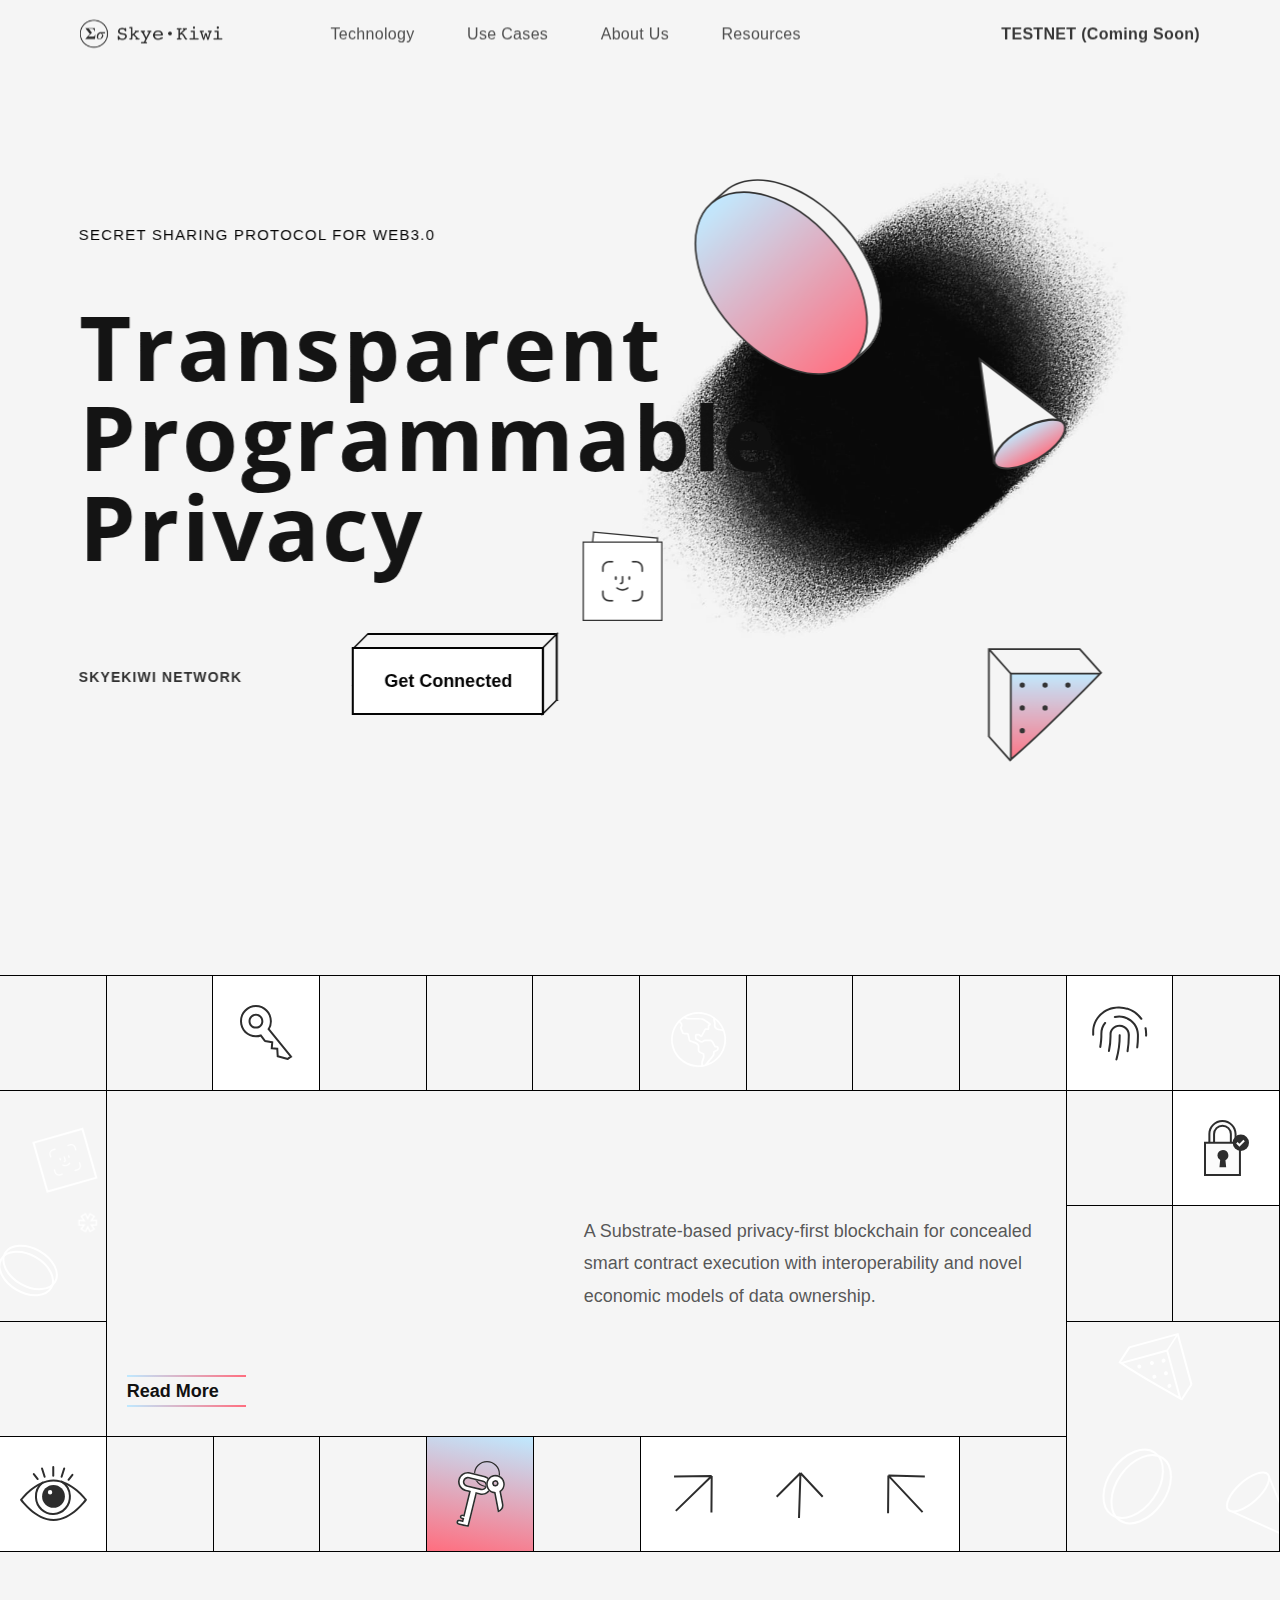
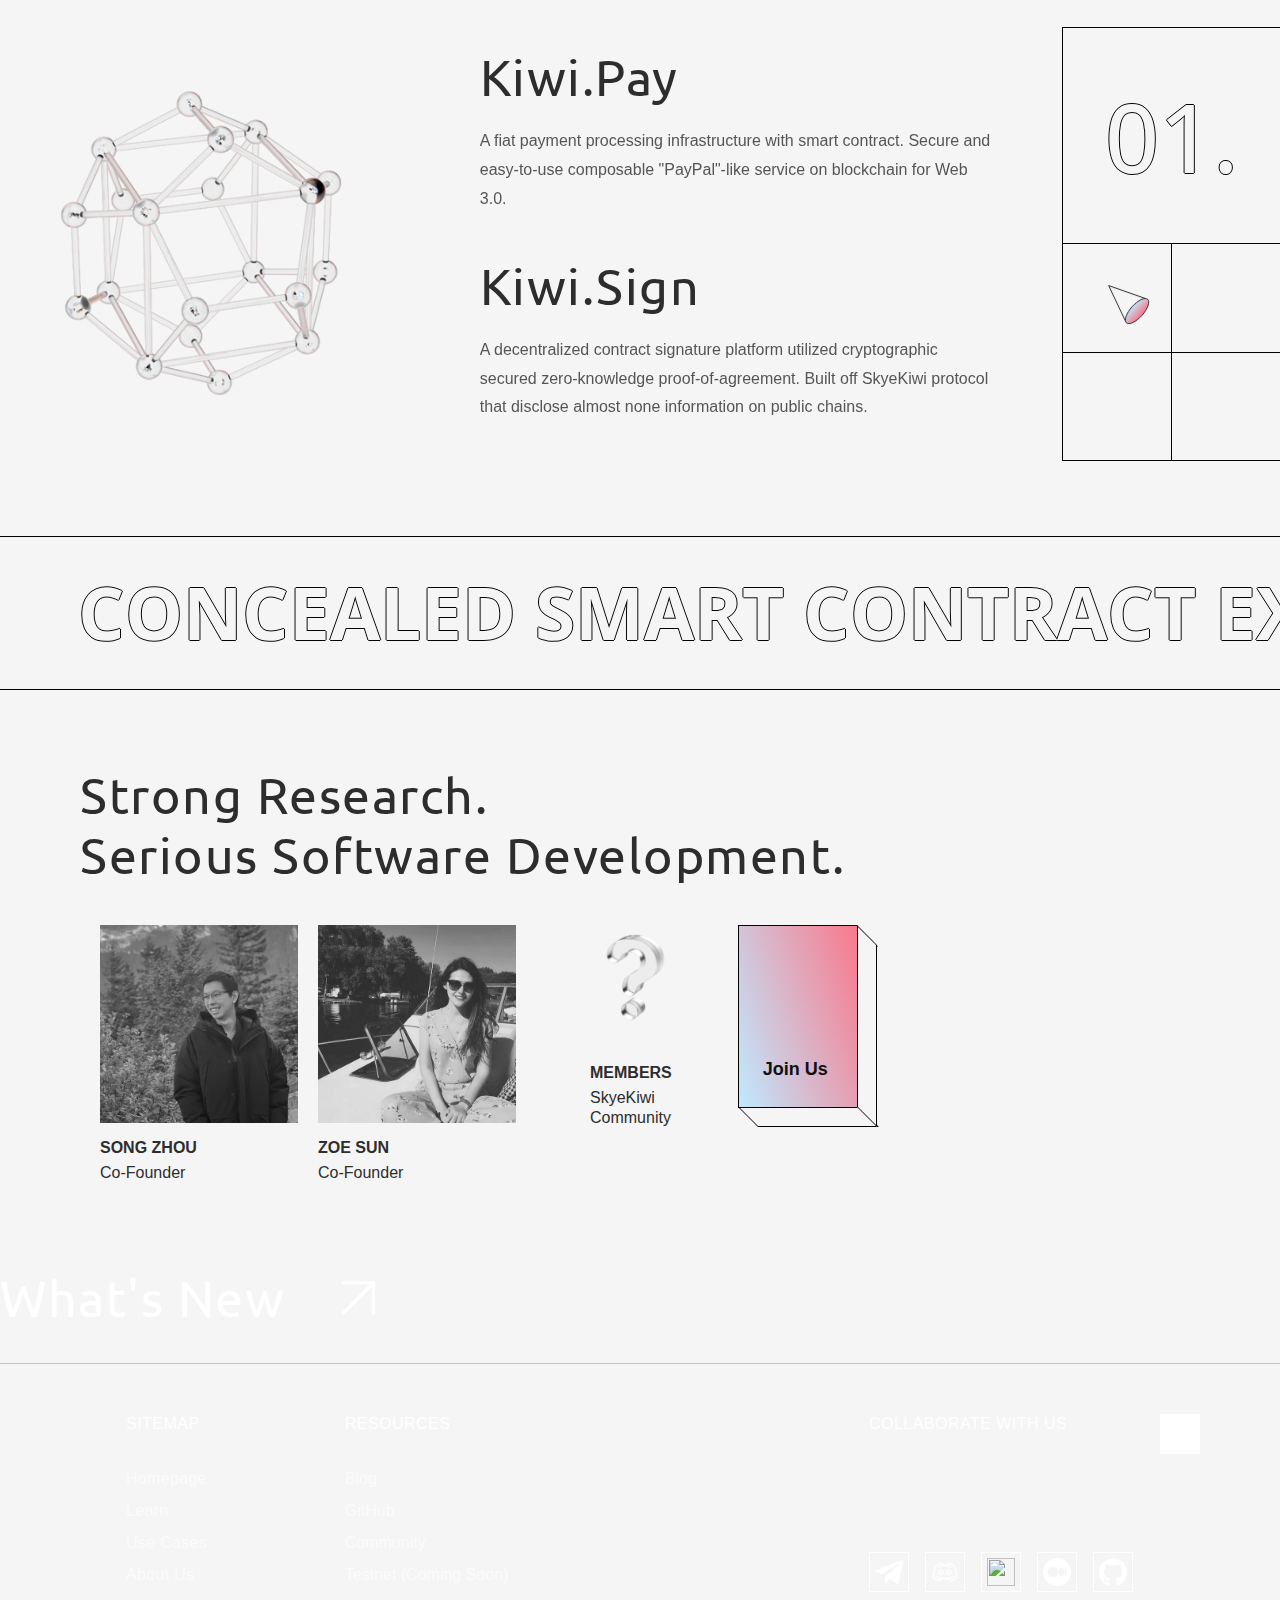
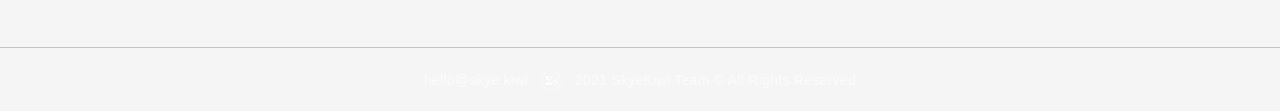
==== commit fc1600f5: "update discord link" ====
--- a/index.html
+++ b/index.html
@@ -447,7 +447,7 @@
                 <li class="footer__list-item mod--1"><a href="https://medium.com/@skyekiwi" target="_blank" class="footer__link">Blog</a></li>
                 <!-- <li class="footer__list-item mod--1"><a href="#" target="_blank" class="footer__link">Docs   </a></li> -->
                 <li class="footer__list-item mod--1"><a href="https://github.com/skyekiwi" target="_blank" class="footer__link">GitHub</a></li>
-                <li class="footer__list-item mod--1"><a href="https://discord.gg/kYvTV5Xr" target="_blank" class="footer__link">Community</a></li>
+                <li class="footer__list-item mod--1"><a href="http://discord.gg/m7tFX8u43J" target="_blank" class="footer__link">Community</a></li>
                 <!-- <li class="footer__list-item mod--1"><a href="#" target="_blank" class="footer__link">Partnership</a></li> -->
                 <!-- <li class="footer__list-item mod--1"><a href="#" target="_blank" class="footer__link">Roadmap</a></li> -->
                 <li class="footer__list-item mod--4 disabled"><a href="#" class="footer__link">Testnet (Coming Soon)</a></li>
@@ -457,7 +457,7 @@
             <div class="footer__col">
               <div class="footer__form-submit"><a href="https://form.skye.kiwi/" target="_blank" class="footer__form-submit-hover w-inline-block"></a></div>
               <div class="footer__title">Collaborate with us</div>
-              <div class="footer__social"><a href="https://t.me/skyekiwi" target="_blank" class="footer__soc-link w-inline-block"><img src="./img/61bb3b4e1eb7a7512e7ad7df_telegram_icon_131945.png" loading="lazy" width="128" alt="" class="footer__soc-img"/></a><a href="https://discord.gg/EHqJ64BGHM" target="_blank" class="footer__soc-link w-inline-block"><img src="./img/61bb3bb01eb7a7ac6d7ad8a4_socialdiscord_101924.png" loading="lazy" width="1000" alt="" class="footer__soc-img"/></a><a href="https://twitter.com/skyekiwi_team" target="_blank" class="footer__soc-link w-inline-block"><img src="https://uploads-ssl.webflow.com/61b9b0fd4ef120de8ddb790e/61bb3b793acabf1558a9cd23_Layer 0.png" loading="lazy" width="20" alt="" class="footer__soc-img"/></a><a href="https://medium.com/@skyekiwi" target="_blank" class="footer__soc-link w-inline-block"><img src="./img/61bb3b8acdccd1896428440f_medium_logo_icon_187624.png" loading="lazy" alt="" class="footer__soc-img"/></a><a href="https://github.com/skyekiwi" target="_blank" class="footer__soc-link w-inline-block"><img src="./img/61bb3c86c3c6912318112489_github-logo_icon-icons.com_73546.png" loading="lazy" width="1000" alt="" class="footer__soc-img"/></a></div>
+              <div class="footer__social"><a href="https://t.me/skyekiwi" target="_blank" class="footer__soc-link w-inline-block"><img src="./img/61bb3b4e1eb7a7512e7ad7df_telegram_icon_131945.png" loading="lazy" width="128" alt="" class="footer__soc-img"/></a><a href="http://discord.gg/m7tFX8u43J" target="_blank" class="footer__soc-link w-inline-block"><img src="./img/61bb3bb01eb7a7ac6d7ad8a4_socialdiscord_101924.png" loading="lazy" width="1000" alt="" class="footer__soc-img"/></a><a href="https://twitter.com/skyekiwi_team" target="_blank" class="footer__soc-link w-inline-block"><img src="https://uploads-ssl.webflow.com/61b9b0fd4ef120de8ddb790e/61bb3b793acabf1558a9cd23_Layer 0.png" loading="lazy" width="20" alt="" class="footer__soc-img"/></a><a href="https://medium.com/@skyekiwi" target="_blank" class="footer__soc-link w-inline-block"><img src="./img/61bb3b8acdccd1896428440f_medium_logo_icon_187624.png" loading="lazy" alt="" class="footer__soc-img"/></a><a href="https://github.com/skyekiwi" target="_blank" class="footer__soc-link w-inline-block"><img src="./img/61bb3c86c3c6912318112489_github-logo_icon-icons.com_73546.png" loading="lazy" width="1000" alt="" class="footer__soc-img"/></a></div>
             </div>
           </div>
         </div>
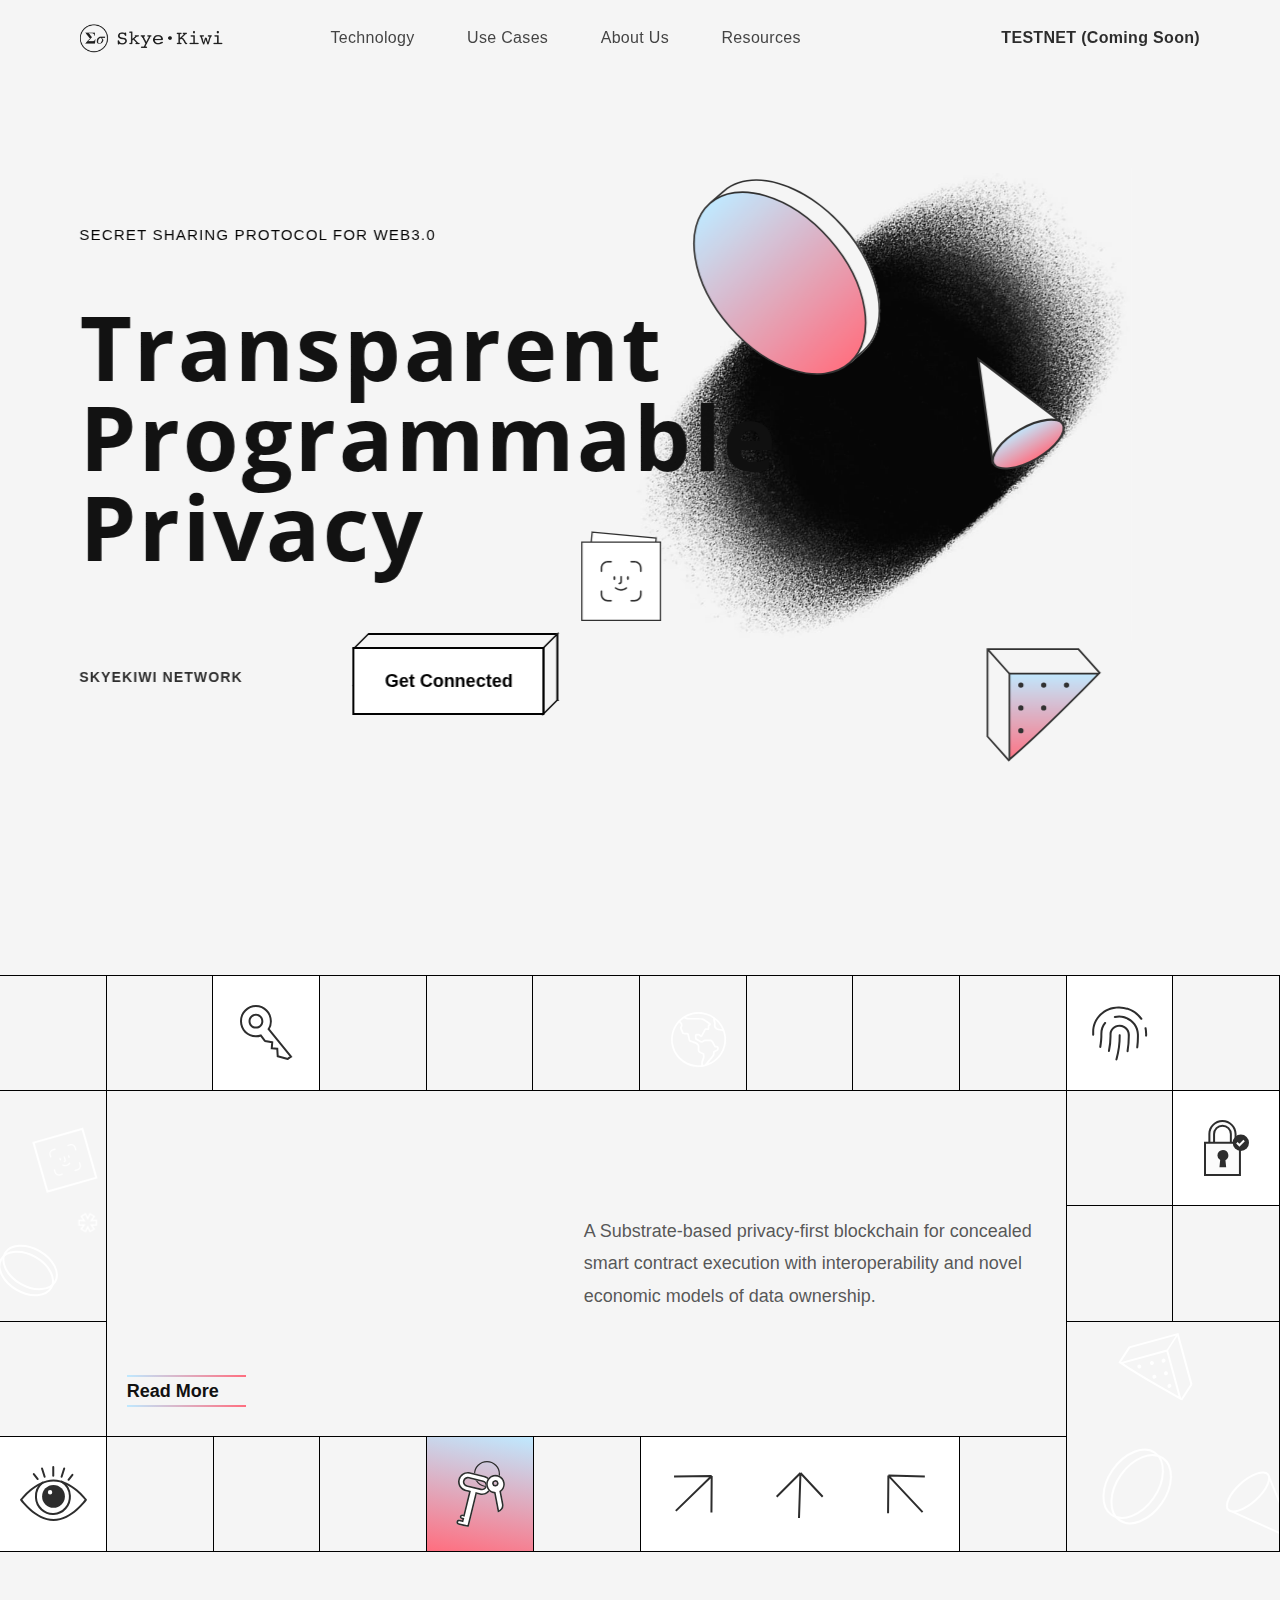
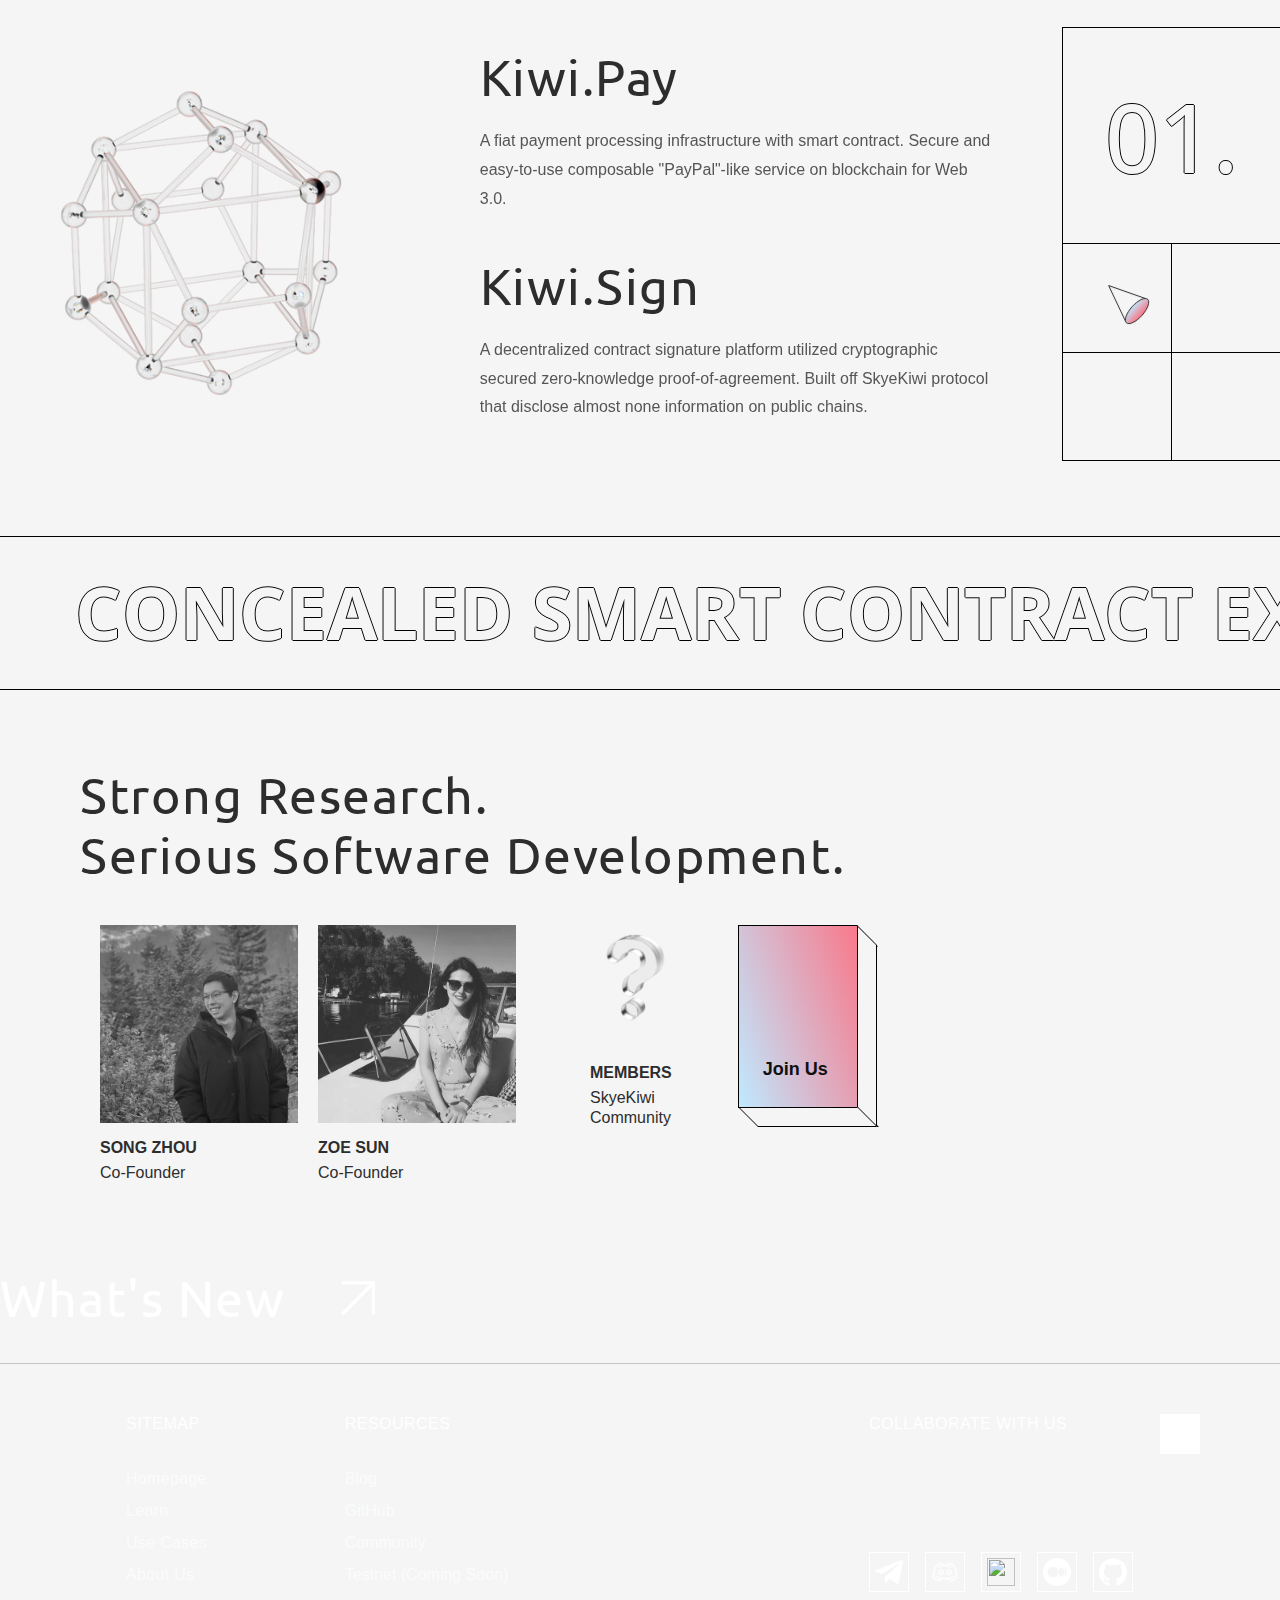
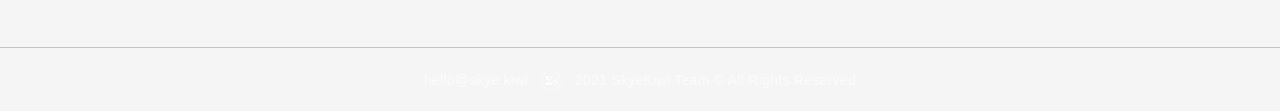
==== commit f61fe521: "Update index.html" ====
--- a/index.html
+++ b/index.html
@@ -1,6 +1,15 @@
 <!DOCTYPE html>
 <html data-wf-domain="skyekiwi.webflow.io" data-wf-page="61bb63b050223652f3d00b60" data-wf-site="61b9b0fd4ef120de8ddb790e" data-wf-status="1">
   <head>
+    <!-- Global site tag (gtag.js) - Google Analytics -->
+<script async src="https://www.googletagmanager.com/gtag/js?id=G-R4HN58QNXQ"></script>
+<script>
+  window.dataLayer = window.dataLayer || [];
+  function gtag(){dataLayer.push(arguments);}
+  gtag('js', new Date());
+
+  gtag('config', 'G-R4HN58QNXQ');
+</script>
     <meta charset="utf-8"/>
     <title>SkyeKiwi</title>
     <meta content="SkyeKiwi" property="og:title"/>
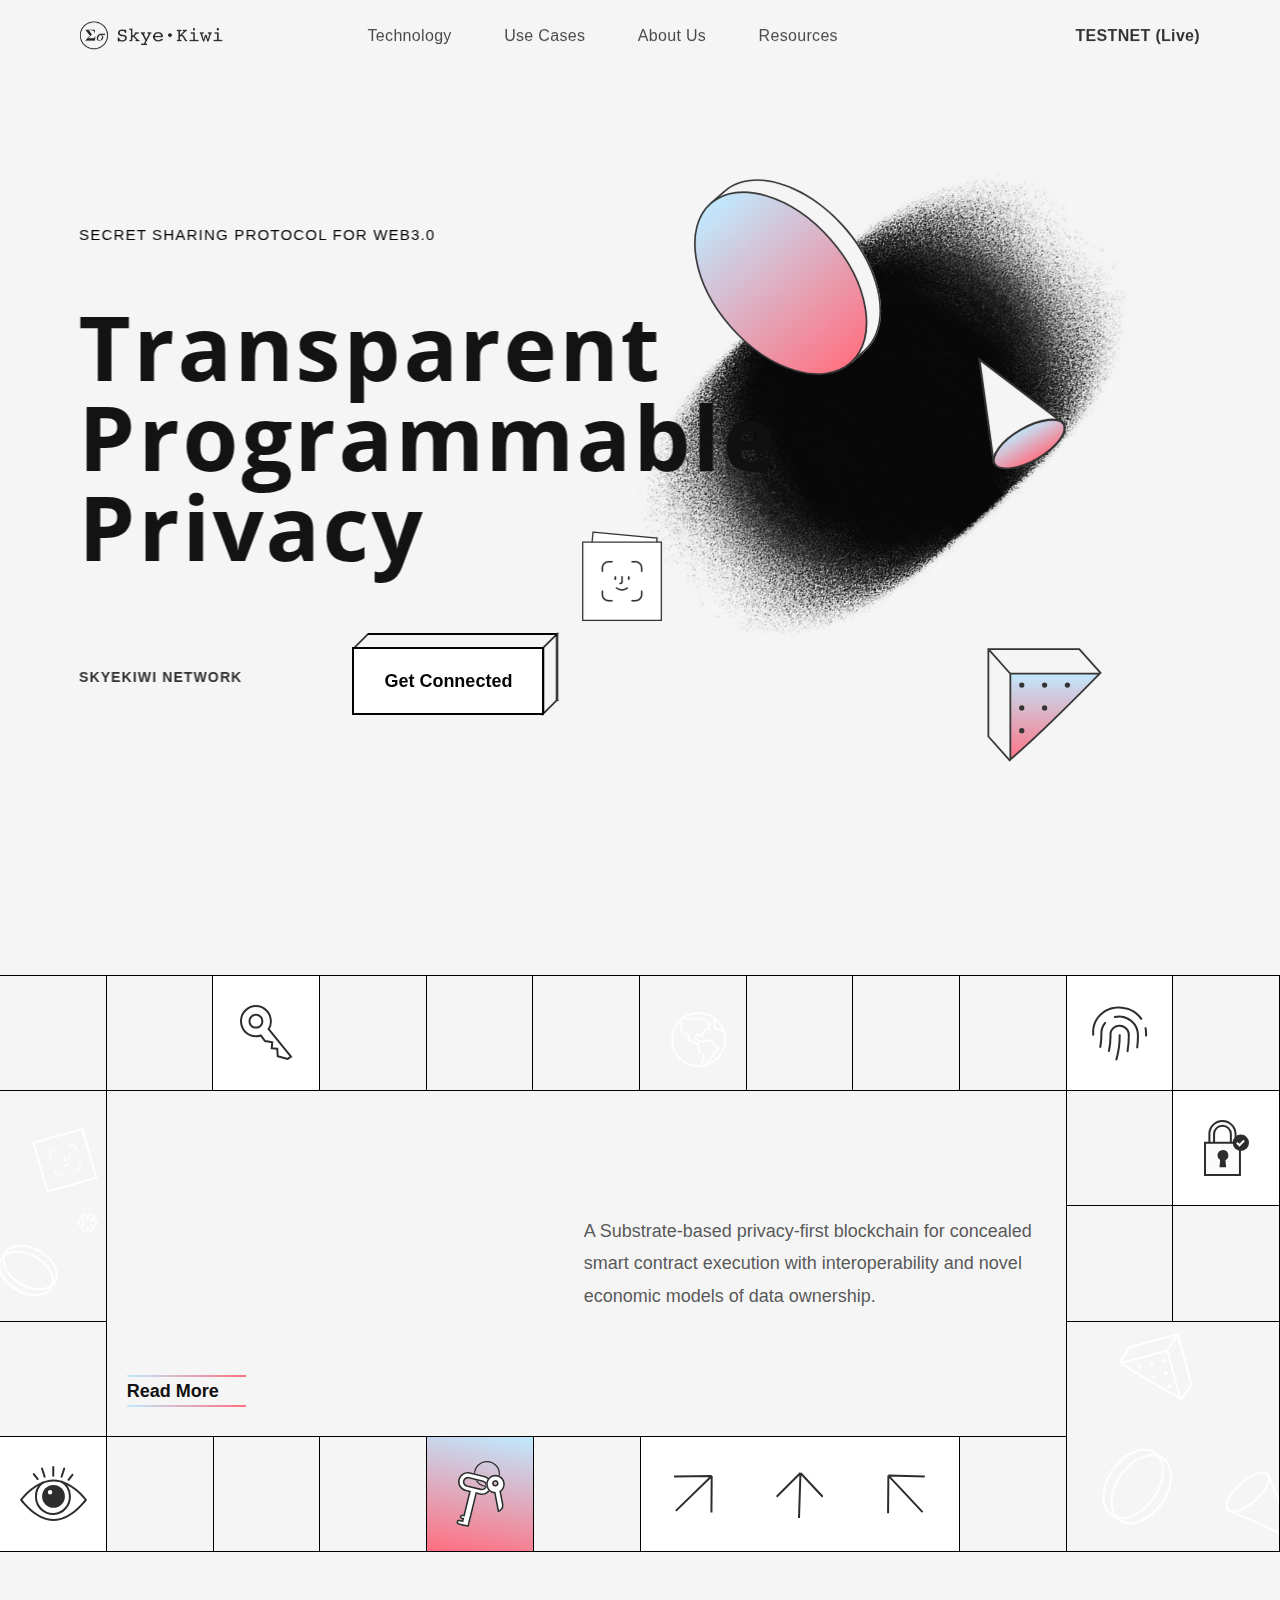
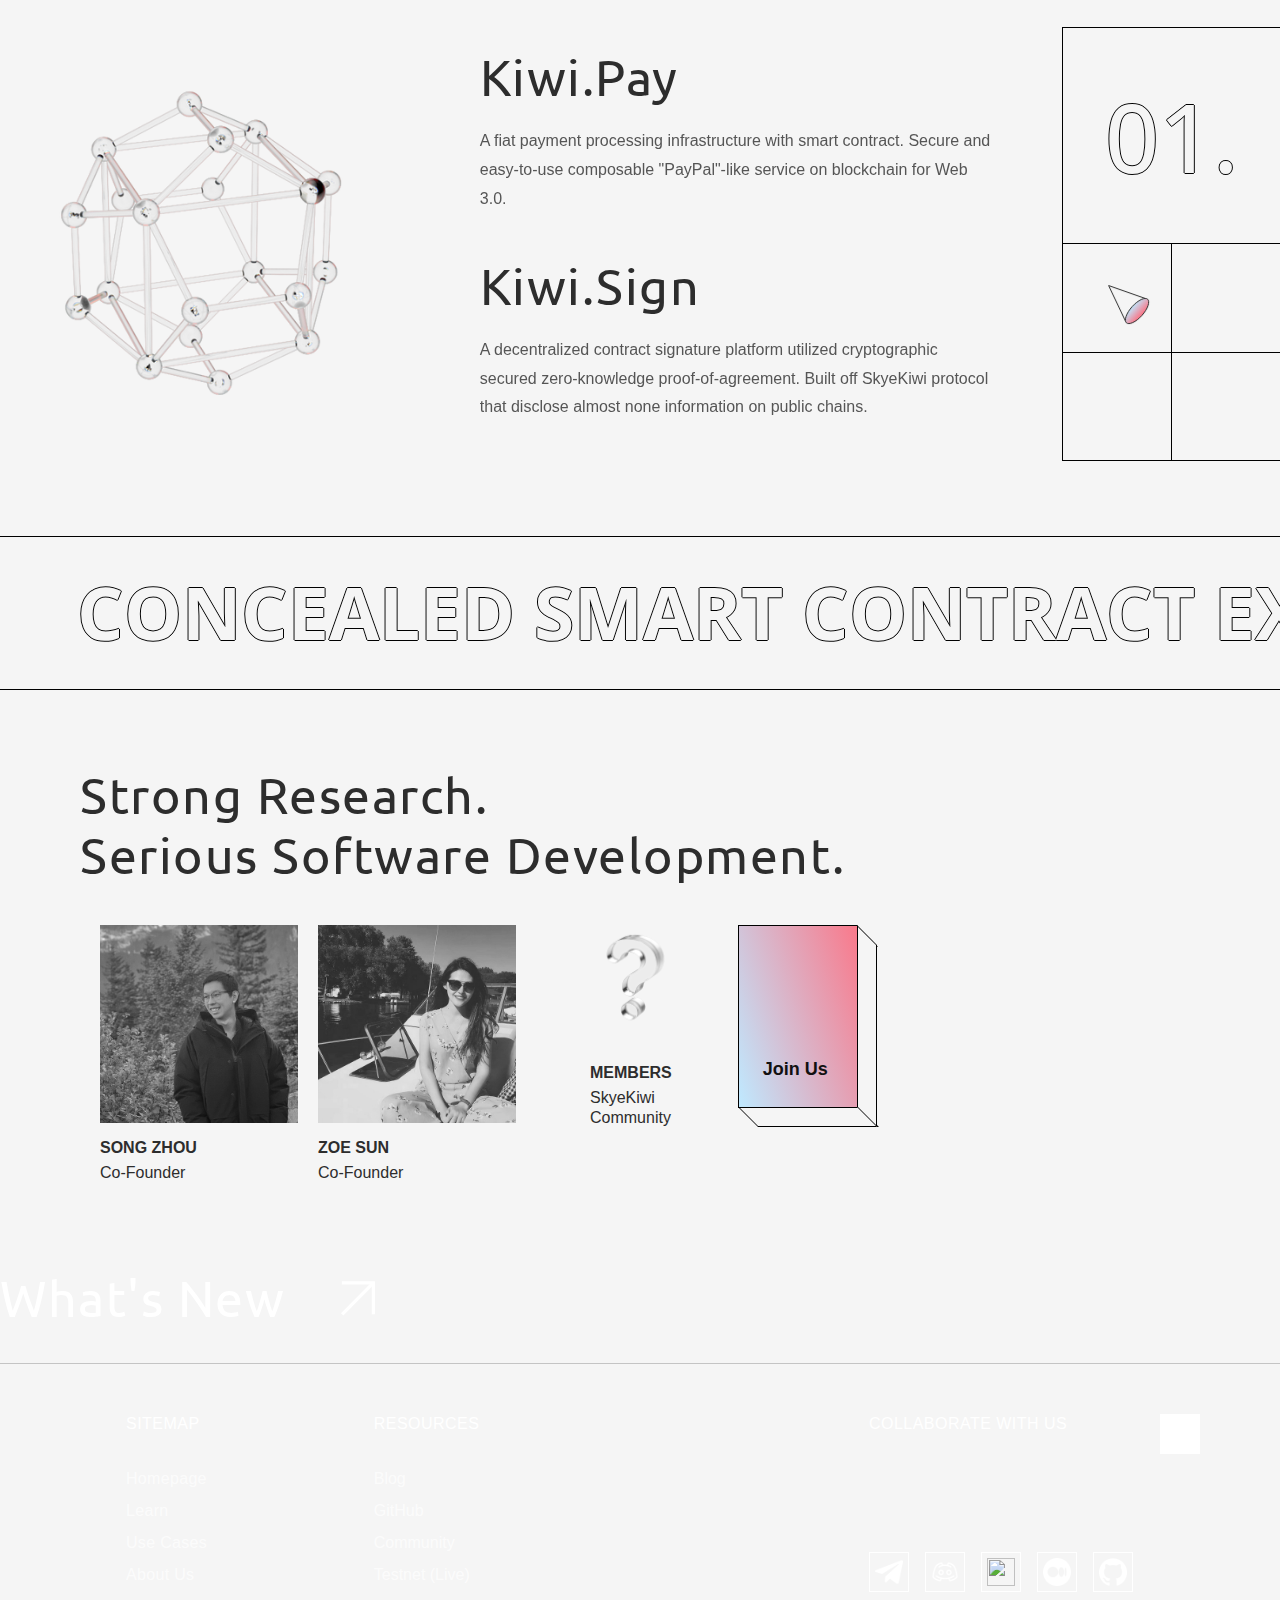
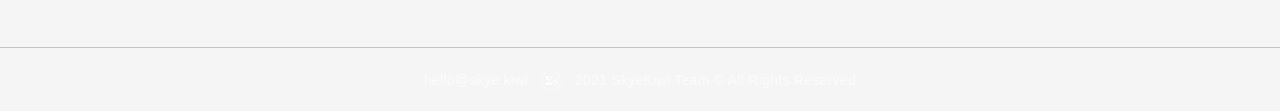
==== commit 4ef33f3d: "master" ====
--- a/index.html
+++ b/index.html
@@ -160,7 +160,7 @@
     <div style="opacity:0;display:none" class="menu">
       <div style="-webkit-transform:translate3d(0, -20px, 0) scale3d(1, 1, 1) rotateX(0) rotateY(0) rotateZ(0) skew(0, 0);-moz-transform:translate3d(0, -20px, 0) scale3d(1, 1, 1) rotateX(0) rotateY(0) rotateZ(0) skew(0, 0);-ms-transform:translate3d(0, -20px, 0) scale3d(1, 1, 1) rotateX(0) rotateY(0) rotateZ(0) skew(0, 0);transform:translate3d(0, -20px, 0) scale3d(1, 1, 1) rotateX(0) rotateY(0) rotateZ(0) skew(0, 0);opacity:0" class="menu__content">
         <nav class="menu__nav">
-          <a href="#Technology" class="menu__nav-link">Technology</a>
+          <a href="http://docs.skye.kiwi" class="menu__nav-link">Technology</a>
           <a href="#UseCase" class="menu__nav-link mod--even">Use Cases</a>
           <a href="#AboutUs" class="menu__nav-link">About Us</a>
           <a href="#Contact" class="menu__nav-link mod--even">Resources</a></nav>
@@ -179,7 +179,7 @@
                 <a href="#AboutUs" data-animate="link" class="header__nav-link">About Us</a>
                 <a href="#Contact" data-animate="link" class="header__nav-link ">Resources</a></nav>
               </nav>
-              <div class="header__col col--login"><a data-animate="link" href="https://docs.skye.kiwi/" class="header__login">TESTNET (Coming Soon)</a></div>
+              <div class="header__col col--login"><a data-animate="link" href="https://polkadot.js.org/apps/#/explorer" class="header__login">TESTNET (Live)</a></div>
               <div class="header__humburger-wrap">
                 <div data-w-id="34934037-5f96-c0ad-d15b-e8f78205c5fb" data-animation-type="lottie" data-src="./misc/61b9b0fe4ef1205472db7973_humburger.json" data-loop="0" data-direction="1" data-autoplay="0" data-is-ix2-target="1" data-renderer="svg" data-default-duration="1.5" data-duration="1" class="header__humburger"></div>
                 <div style="display:none" class="header__humburger-close"></div>
@@ -445,7 +445,7 @@
                 </div>
                 <div class="footer__drop-content w-dropdown-list">
                   <div class="footer__drop-lists">
-                    <div class="footer__nav"><a href="#" data-animate="link" class="footer__nav-link">Homepage</a><a href="#Technology" data-animate="link" class="footer__nav-link">Learn</a><a href="#UseCase" data-animate="link" class="footer__nav-link">Use Cases</a><a href="#AboutUs" data-animate="link" class="footer__nav-link">About Us</a></div>
+                    <div class="footer__nav"><a href="#" data-animate="link" class="footer__nav-link">Homepage</a><a href="https://docs.skye.kiwi" data-animate="link" class="footer__nav-link">Learn</a><a href="#UseCase" data-animate="link" class="footer__nav-link">Use Cases</a><a href="#AboutUs" data-animate="link" class="footer__nav-link">About Us</a></div>
                   </div>
                 </div>
               </div>
@@ -459,7 +459,7 @@
                 <li class="footer__list-item mod--1"><a href="http://discord.gg/m7tFX8u43J" target="_blank" class="footer__link">Community</a></li>
                 <!-- <li class="footer__list-item mod--1"><a href="#" target="_blank" class="footer__link">Partnership</a></li> -->
                 <!-- <li class="footer__list-item mod--1"><a href="#" target="_blank" class="footer__link">Roadmap</a></li> -->
-                <li class="footer__list-item mod--4 disabled"><a href="#" class="footer__link">Testnet (Coming Soon)</a></li>
+                <li class="footer__list-item mod--4 disabled"><a href="https://polkadot.js.org/apps/#/explorer" class="footer__link">Testnet (Live)</a></li>
                 <!-- <li class="footer__list-item mod--4"><a href="mailto:dream@halo-lab.team" class="footer__link">hello@skye.kiwi</a></li> -->
               </ul>
             </div>
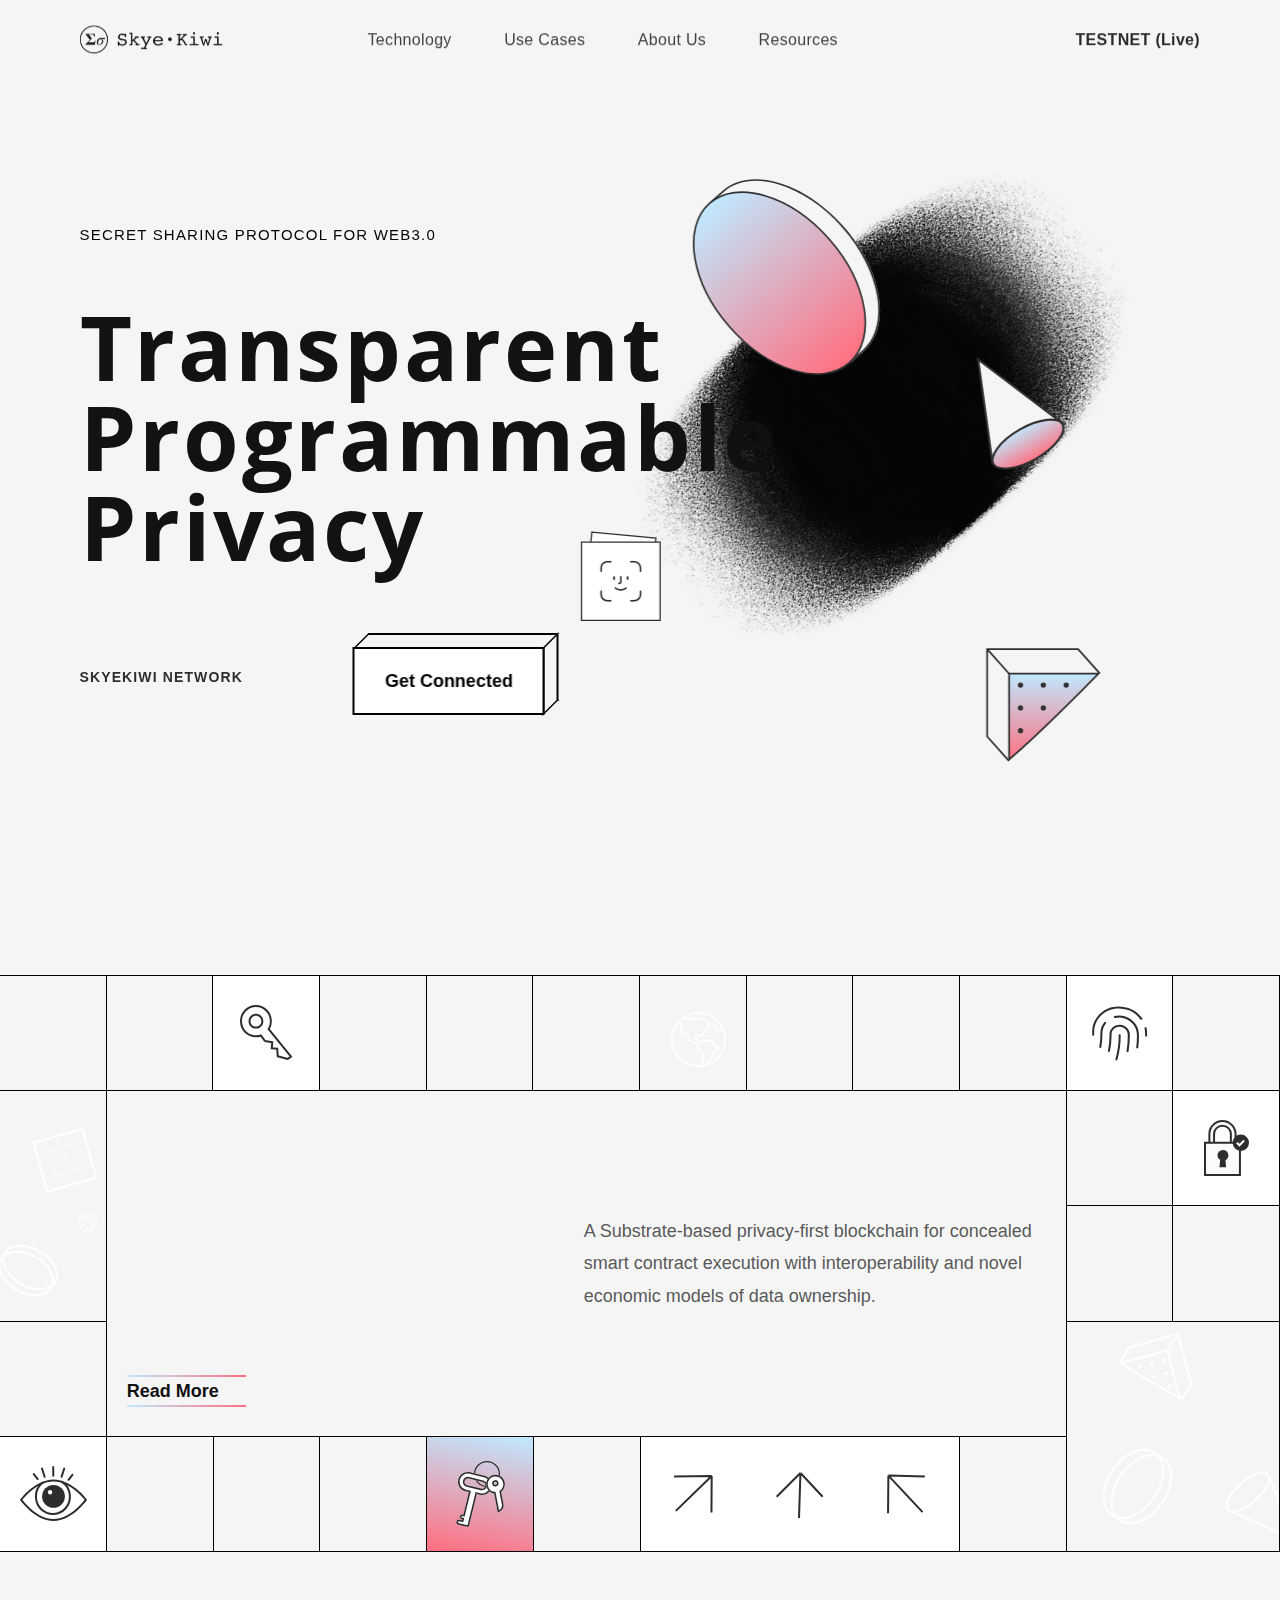
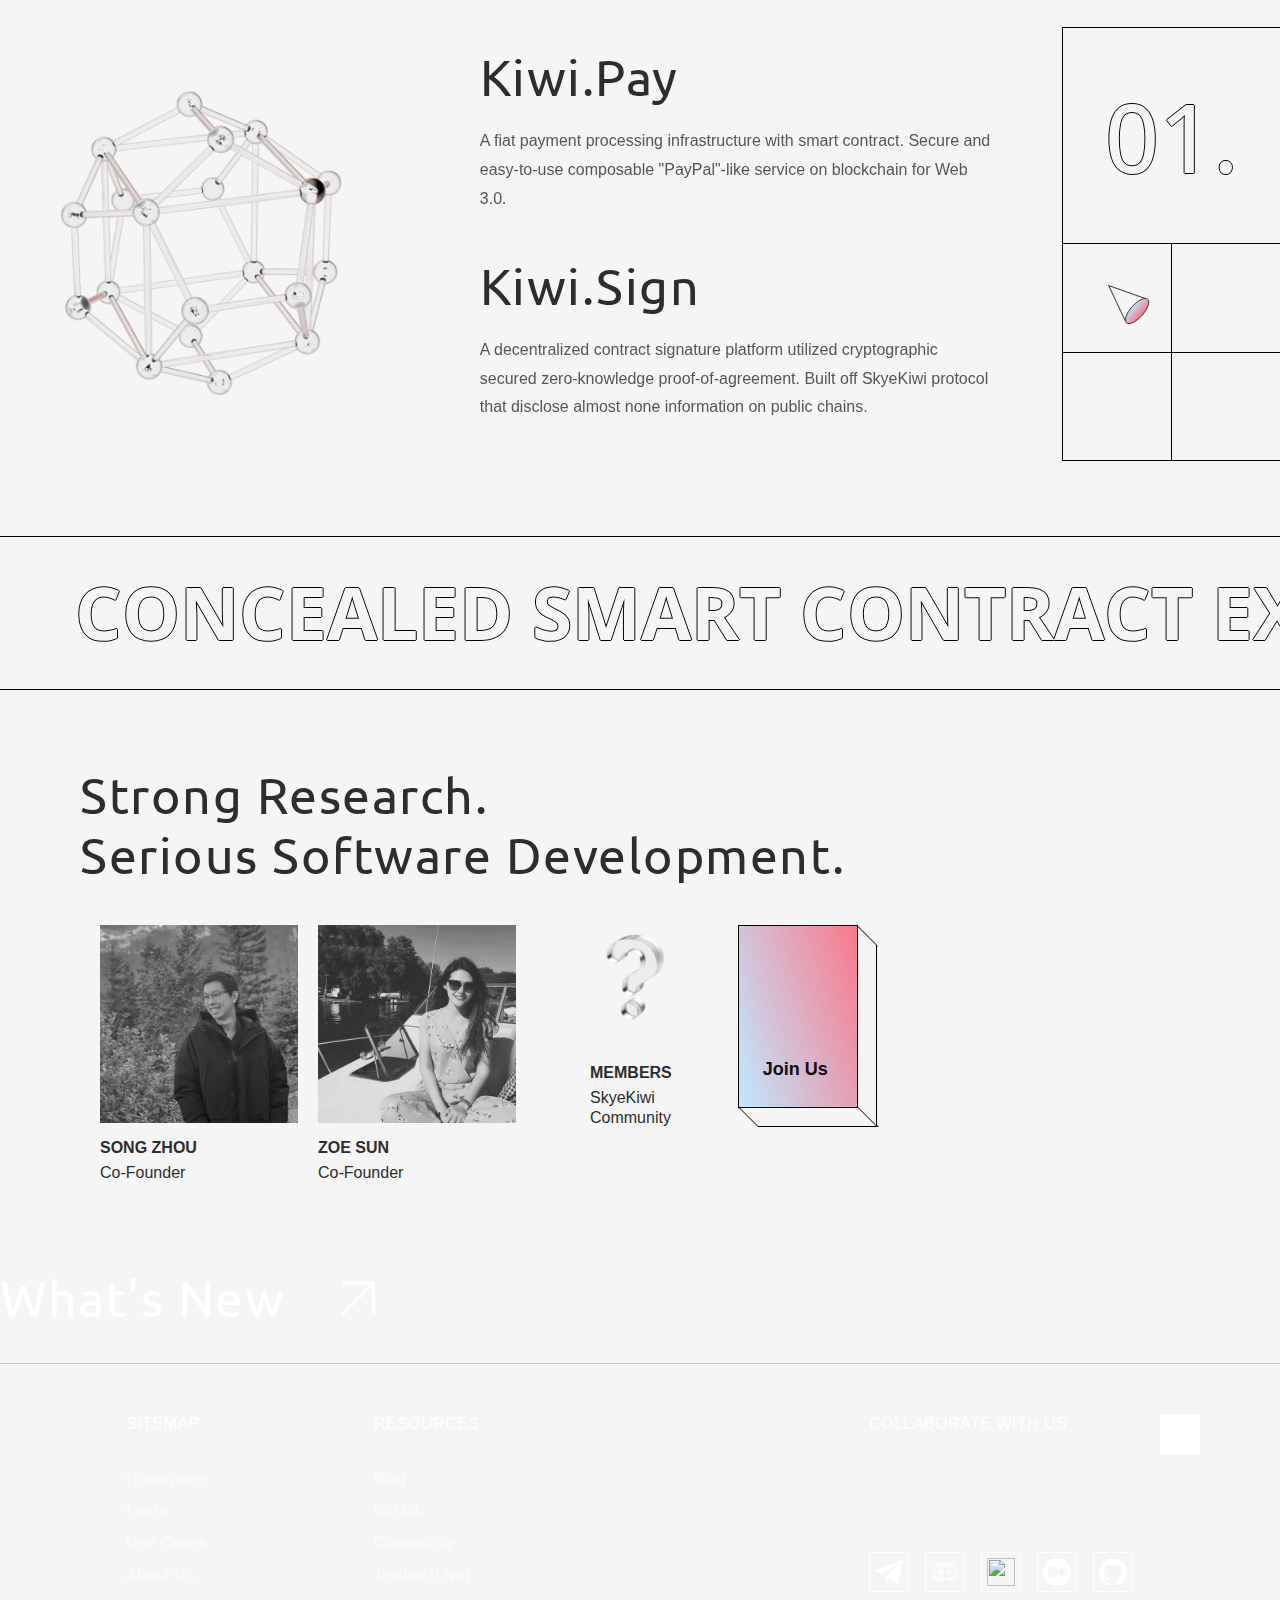
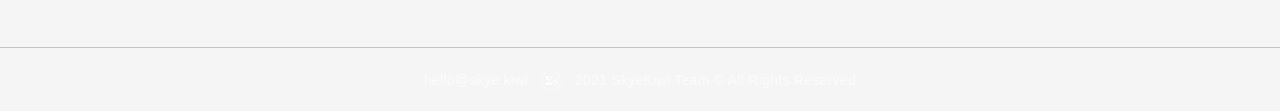
==== commit ad0f3201: "update links" ====
--- a/index.html
+++ b/index.html
@@ -160,7 +160,7 @@
     <div style="opacity:0;display:none" class="menu">
       <div style="-webkit-transform:translate3d(0, -20px, 0) scale3d(1, 1, 1) rotateX(0) rotateY(0) rotateZ(0) skew(0, 0);-moz-transform:translate3d(0, -20px, 0) scale3d(1, 1, 1) rotateX(0) rotateY(0) rotateZ(0) skew(0, 0);-ms-transform:translate3d(0, -20px, 0) scale3d(1, 1, 1) rotateX(0) rotateY(0) rotateZ(0) skew(0, 0);transform:translate3d(0, -20px, 0) scale3d(1, 1, 1) rotateX(0) rotateY(0) rotateZ(0) skew(0, 0);opacity:0" class="menu__content">
         <nav class="menu__nav">
-          <a href="http://docs.skye.kiwi" class="menu__nav-link">Technology</a>
+          <a href="https://docs.skye.kiwi" class="menu__nav-link">Technology</a>
           <a href="#UseCase" class="menu__nav-link mod--even">Use Cases</a>
           <a href="#AboutUs" class="menu__nav-link">About Us</a>
           <a href="#Contact" class="menu__nav-link mod--even">Resources</a></nav>
@@ -172,9 +172,9 @@
         <header class="header">
           <div class="content">
             <div class="header__columns">
-              <div class="header__col"><a href="http://" class="header__logo w-inline-block"><img src="./img/61b9c4efb6027c6cd4fbfcae_dark_full.png" loading="eager" width="800" sizes="144px" srcset="./img/61b9c4efb6027c6cd4fbfcae_dark_full-p-500.png 500w, ./img/61b9c4efb6027c6cd4fbfcae_dark_full-p-800.png 800w, ./img/61b9c4efb6027c6cd4fbfcae_dark_full-p-1080.png 1080w, ./img/61b9c4efb6027c6cd4fbfcae_dark_full.png 1600w" alt="" class="image"/></a></div>
+              <div class="header__col"><a href="http://.docs.skye.kiwi" target="_blank" class="header__logo w-inline-block"><img src="./img/61b9c4efb6027c6cd4fbfcae_dark_full.png" loading="eager" width="800" sizes="144px" srcset="./img/61b9c4efb6027c6cd4fbfcae_dark_full-p-500.png 500w, ./img/61b9c4efb6027c6cd4fbfcae_dark_full-p-800.png 800w, ./img/61b9c4efb6027c6cd4fbfcae_dark_full-p-1080.png 1080w, ./img/61b9c4efb6027c6cd4fbfcae_dark_full.png 1600w" alt="" class="image"/></a></div>
               <nav class="header__nav">
-                <a href="#Technology" data-animate="link" class="header__nav-link">Technology</a>
+                <a href="https://docs.skye.kiwi" target="_blank" class="header__nav-link">Technology</a>
                 <a href="#UseCase" data-animate="link" class="header__nav-link">Use Cases</a>
                 <a href="#AboutUs" data-animate="link" class="header__nav-link">About Us</a>
                 <a href="#Contact" data-animate="link" class="header__nav-link ">Resources</a></nav>
@@ -445,7 +445,7 @@
                 </div>
                 <div class="footer__drop-content w-dropdown-list">
                   <div class="footer__drop-lists">
-                    <div class="footer__nav"><a href="#" data-animate="link" class="footer__nav-link">Homepage</a><a href="https://docs.skye.kiwi" data-animate="link" class="footer__nav-link">Learn</a><a href="#UseCase" data-animate="link" class="footer__nav-link">Use Cases</a><a href="#AboutUs" data-animate="link" class="footer__nav-link">About Us</a></div>
+                    <div class="footer__nav"><a href="#" data-animate="link" class="footer__nav-link">Homepage</a><a href="https://docs.skye.kiwi" target="_blank" class="footer__nav-link">Learn</a><a href="#UseCase" data-animate="link" class="footer__nav-link">Use Cases</a><a href="#AboutUs" data-animate="link" class="footer__nav-link">About Us</a></div>
                   </div>
                 </div>
               </div>
@@ -459,7 +459,7 @@
                 <li class="footer__list-item mod--1"><a href="http://discord.gg/m7tFX8u43J" target="_blank" class="footer__link">Community</a></li>
                 <!-- <li class="footer__list-item mod--1"><a href="#" target="_blank" class="footer__link">Partnership</a></li> -->
                 <!-- <li class="footer__list-item mod--1"><a href="#" target="_blank" class="footer__link">Roadmap</a></li> -->
-                <li class="footer__list-item mod--4 disabled"><a href="https://polkadot.js.org/apps/#/explorer" class="footer__link">Testnet (Live)</a></li>
+                <li class="footer__list-item mod--4 disabled"><a href="https://polkadot.js.org/apps/#/explorer" target="_blank" class="footer__link">Testnet (Live)</a></li>
                 <!-- <li class="footer__list-item mod--4"><a href="mailto:dream@halo-lab.team" class="footer__link">hello@skye.kiwi</a></li> -->
               </ul>
             </div>
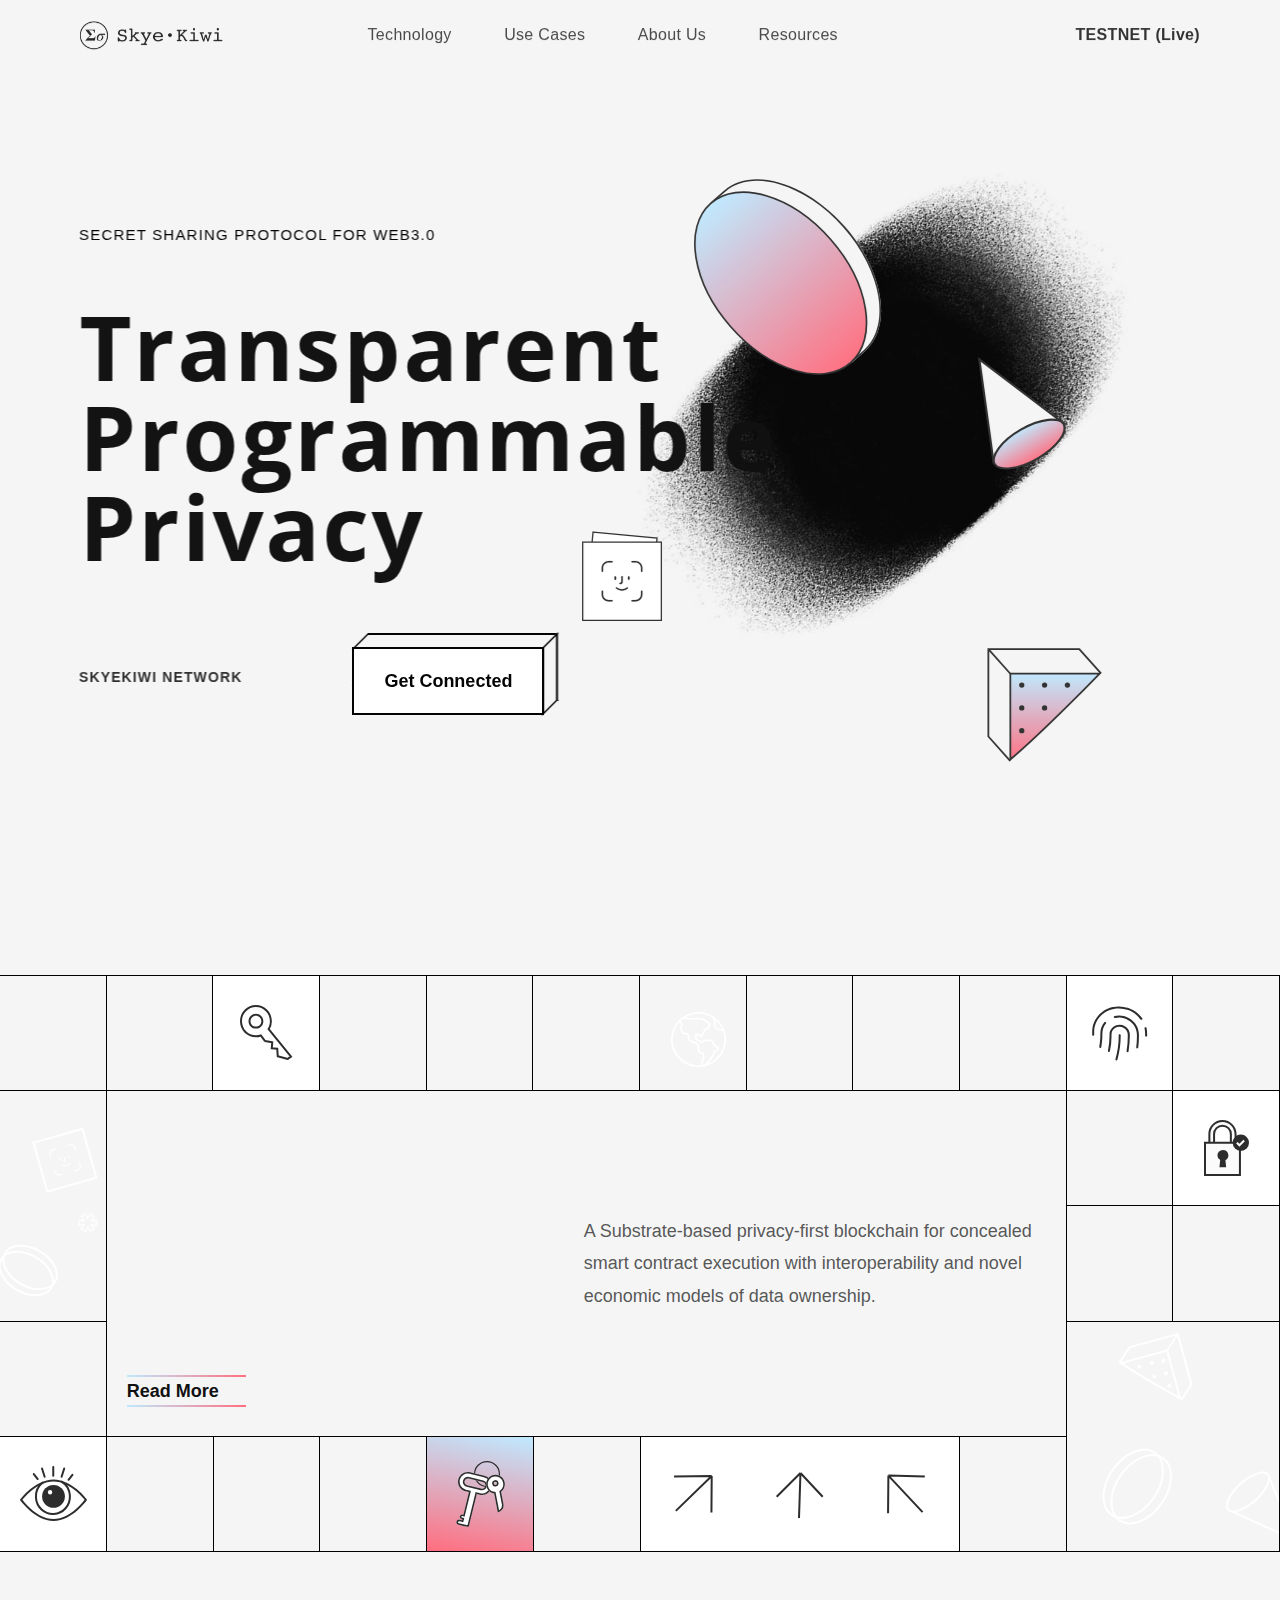
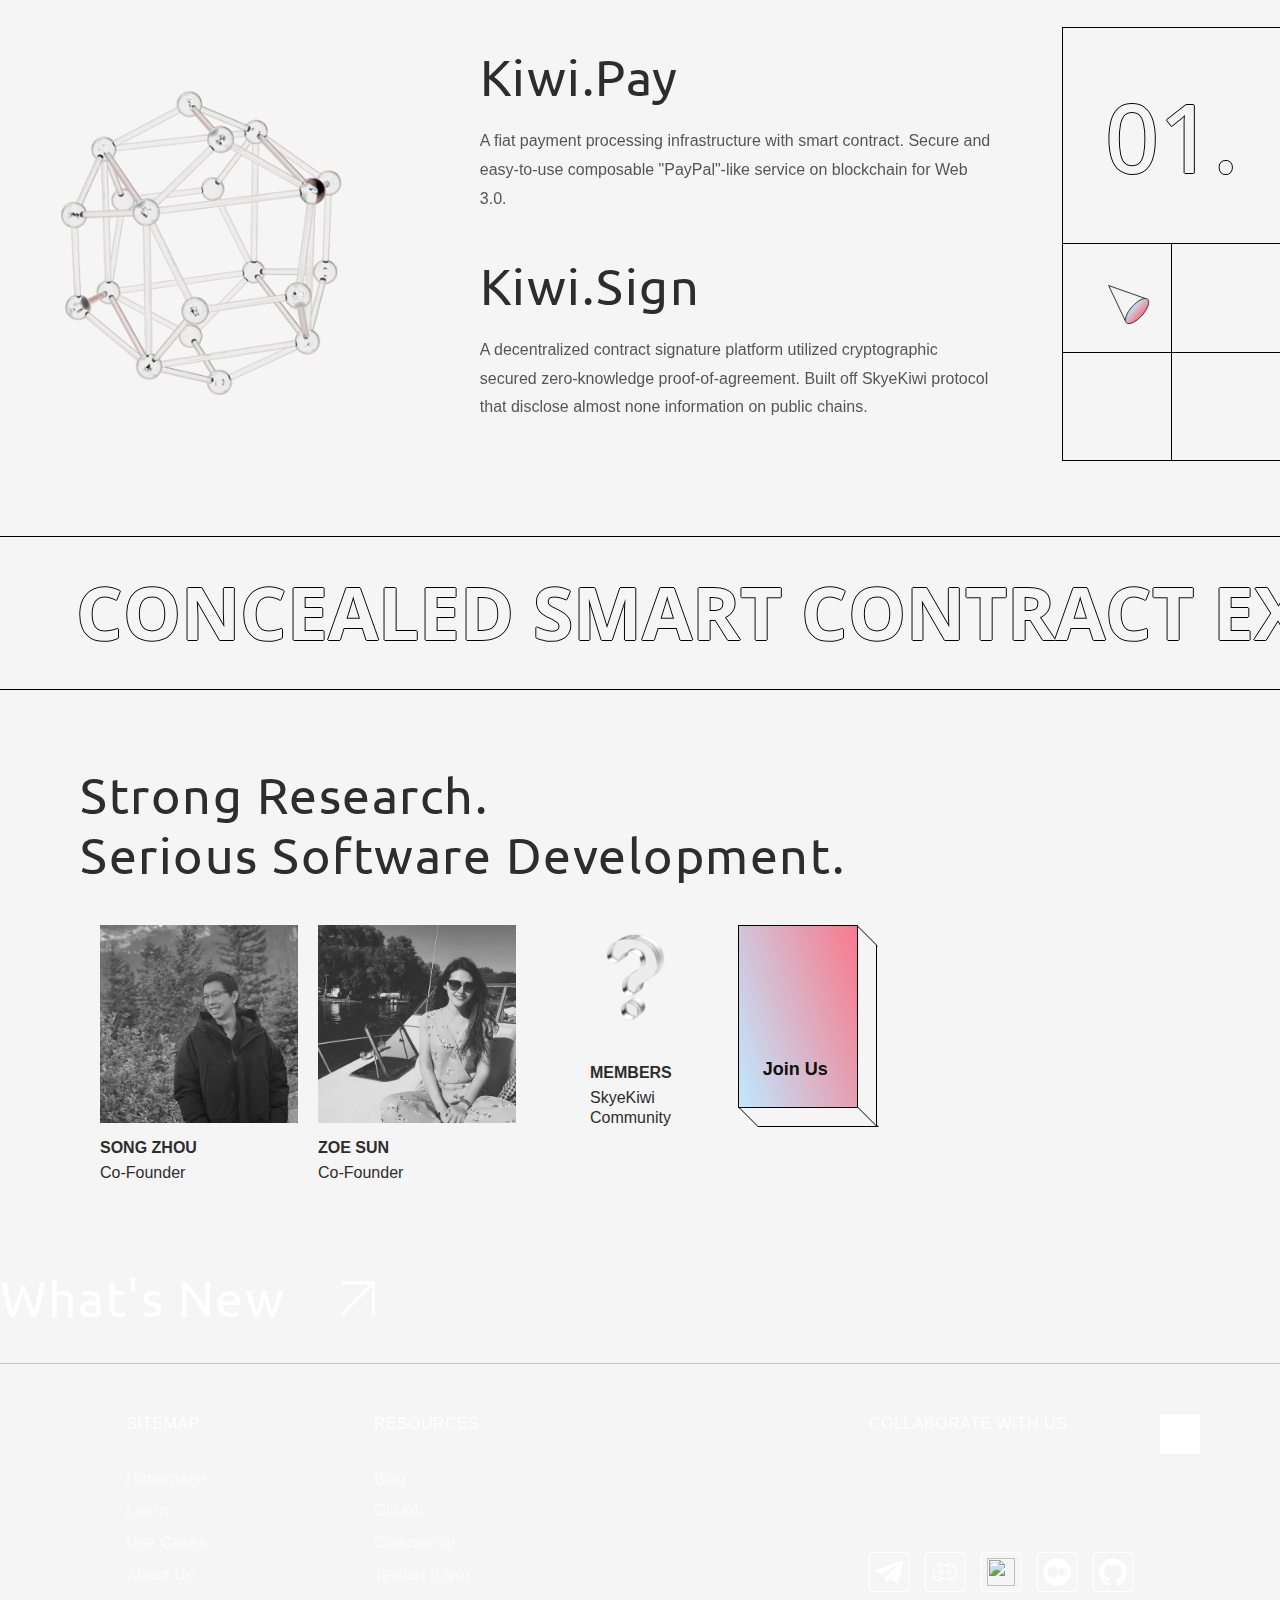
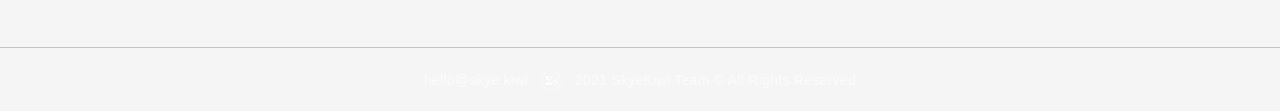
==== commit 2b4e82d8: "update links" ====
--- a/index.html
+++ b/index.html
@@ -172,7 +172,7 @@
         <header class="header">
           <div class="content">
             <div class="header__columns">
-              <div class="header__col"><a href="http://.docs.skye.kiwi" target="_blank" class="header__logo w-inline-block"><img src="./img/61b9c4efb6027c6cd4fbfcae_dark_full.png" loading="eager" width="800" sizes="144px" srcset="./img/61b9c4efb6027c6cd4fbfcae_dark_full-p-500.png 500w, ./img/61b9c4efb6027c6cd4fbfcae_dark_full-p-800.png 800w, ./img/61b9c4efb6027c6cd4fbfcae_dark_full-p-1080.png 1080w, ./img/61b9c4efb6027c6cd4fbfcae_dark_full.png 1600w" alt="" class="image"/></a></div>
+              <div class="header__col"><a href="http://docs.skye.kiwi" target="_blank" class="header__logo w-inline-block"><img src="./img/61b9c4efb6027c6cd4fbfcae_dark_full.png" loading="eager" width="800" sizes="144px" srcset="./img/61b9c4efb6027c6cd4fbfcae_dark_full-p-500.png 500w, ./img/61b9c4efb6027c6cd4fbfcae_dark_full-p-800.png 800w, ./img/61b9c4efb6027c6cd4fbfcae_dark_full-p-1080.png 1080w, ./img/61b9c4efb6027c6cd4fbfcae_dark_full.png 1600w" alt="" class="image"/></a></div>
               <nav class="header__nav">
                 <a href="https://docs.skye.kiwi" target="_blank" class="header__nav-link">Technology</a>
                 <a href="#UseCase" data-animate="link" class="header__nav-link">Use Cases</a>
@@ -445,7 +445,7 @@
                 </div>
                 <div class="footer__drop-content w-dropdown-list">
                   <div class="footer__drop-lists">
-                    <div class="footer__nav"><a href="#" data-animate="link" class="footer__nav-link">Homepage</a><a href="https://docs.skye.kiwi" target="_blank" class="footer__nav-link">Learn</a><a href="#UseCase" data-animate="link" class="footer__nav-link">Use Cases</a><a href="#AboutUs" data-animate="link" class="footer__nav-link">About Us</a></div>
+                    <div class="footer__nav"><a href="https://skye.kiwi" data-animate="link" class="footer__nav-link">Homepage</a><a href="https://docs.skye.kiwi" target="_blank" class="footer__nav-link">Learn</a><a href="#UseCase" data-animate="link" class="footer__nav-link">Use Cases</a><a href="#AboutUs" data-animate="link" class="footer__nav-link">About Us</a></div>
                   </div>
                 </div>
               </div>
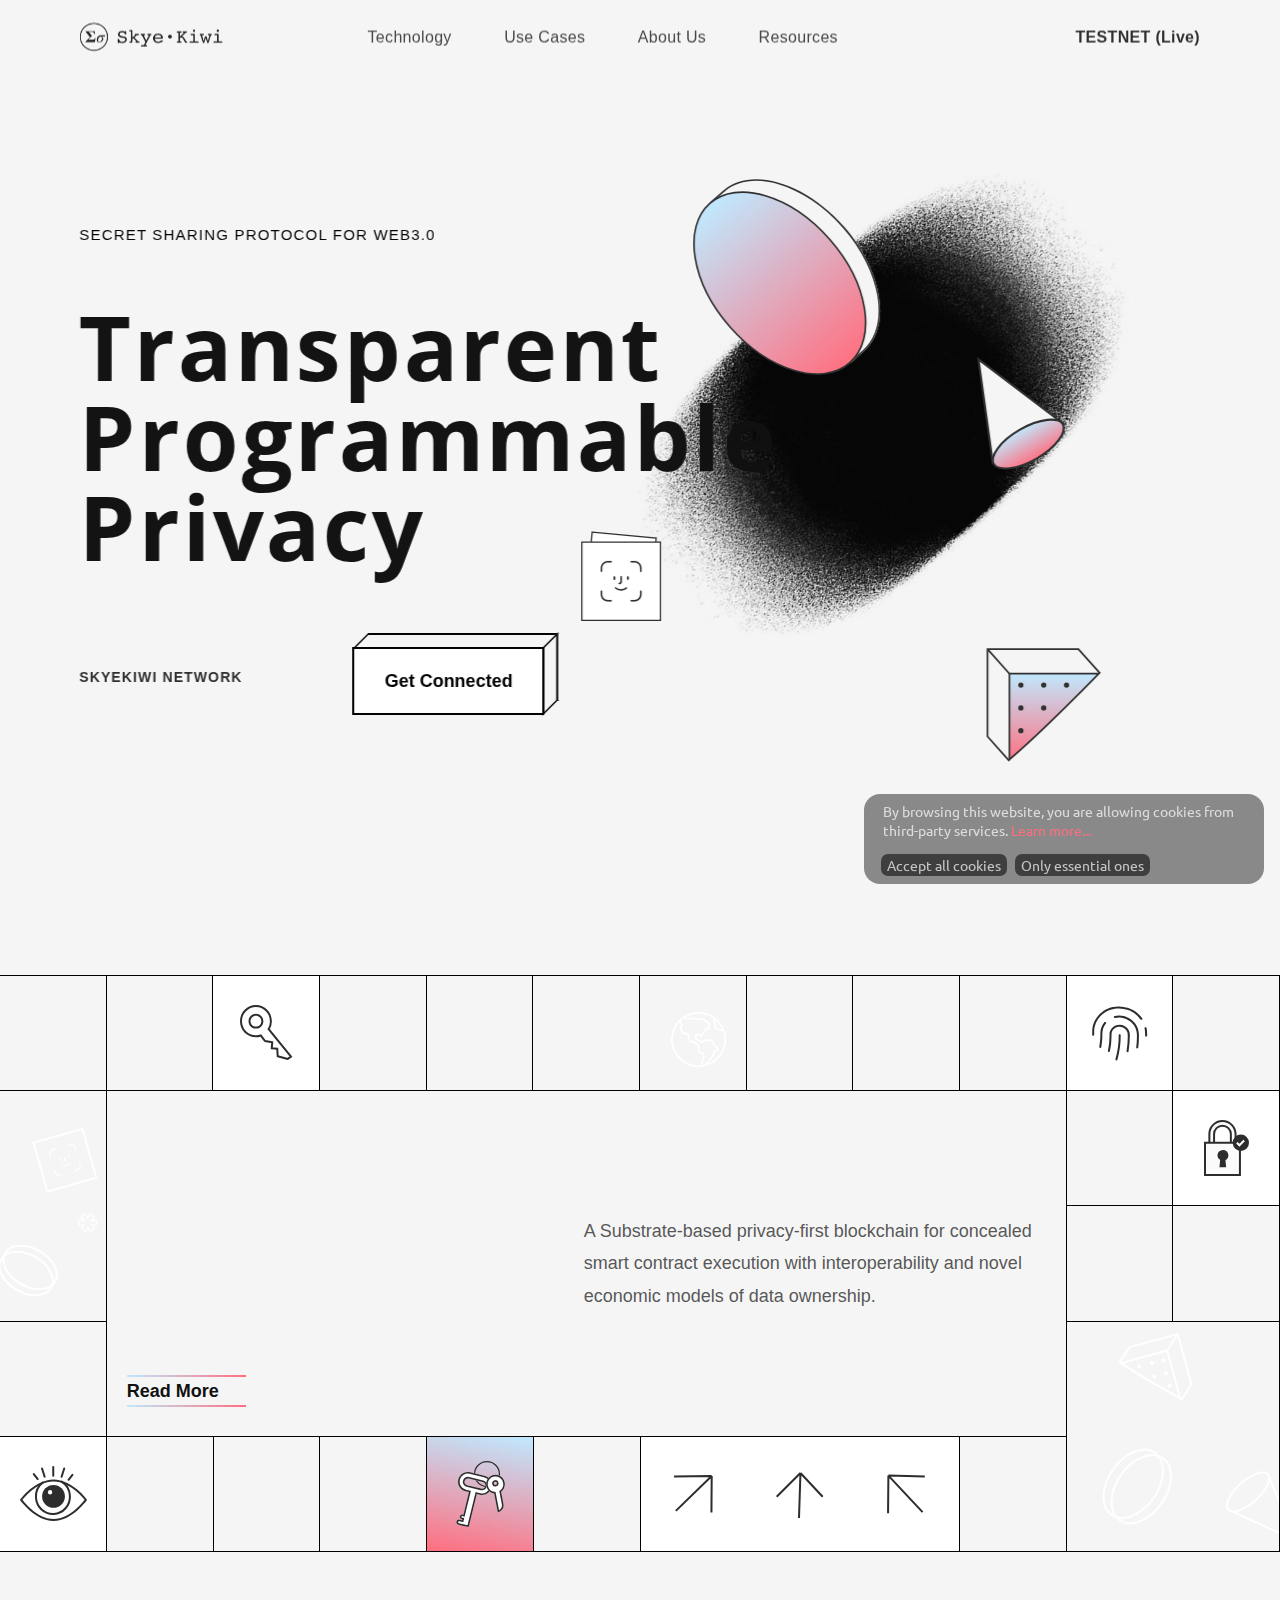
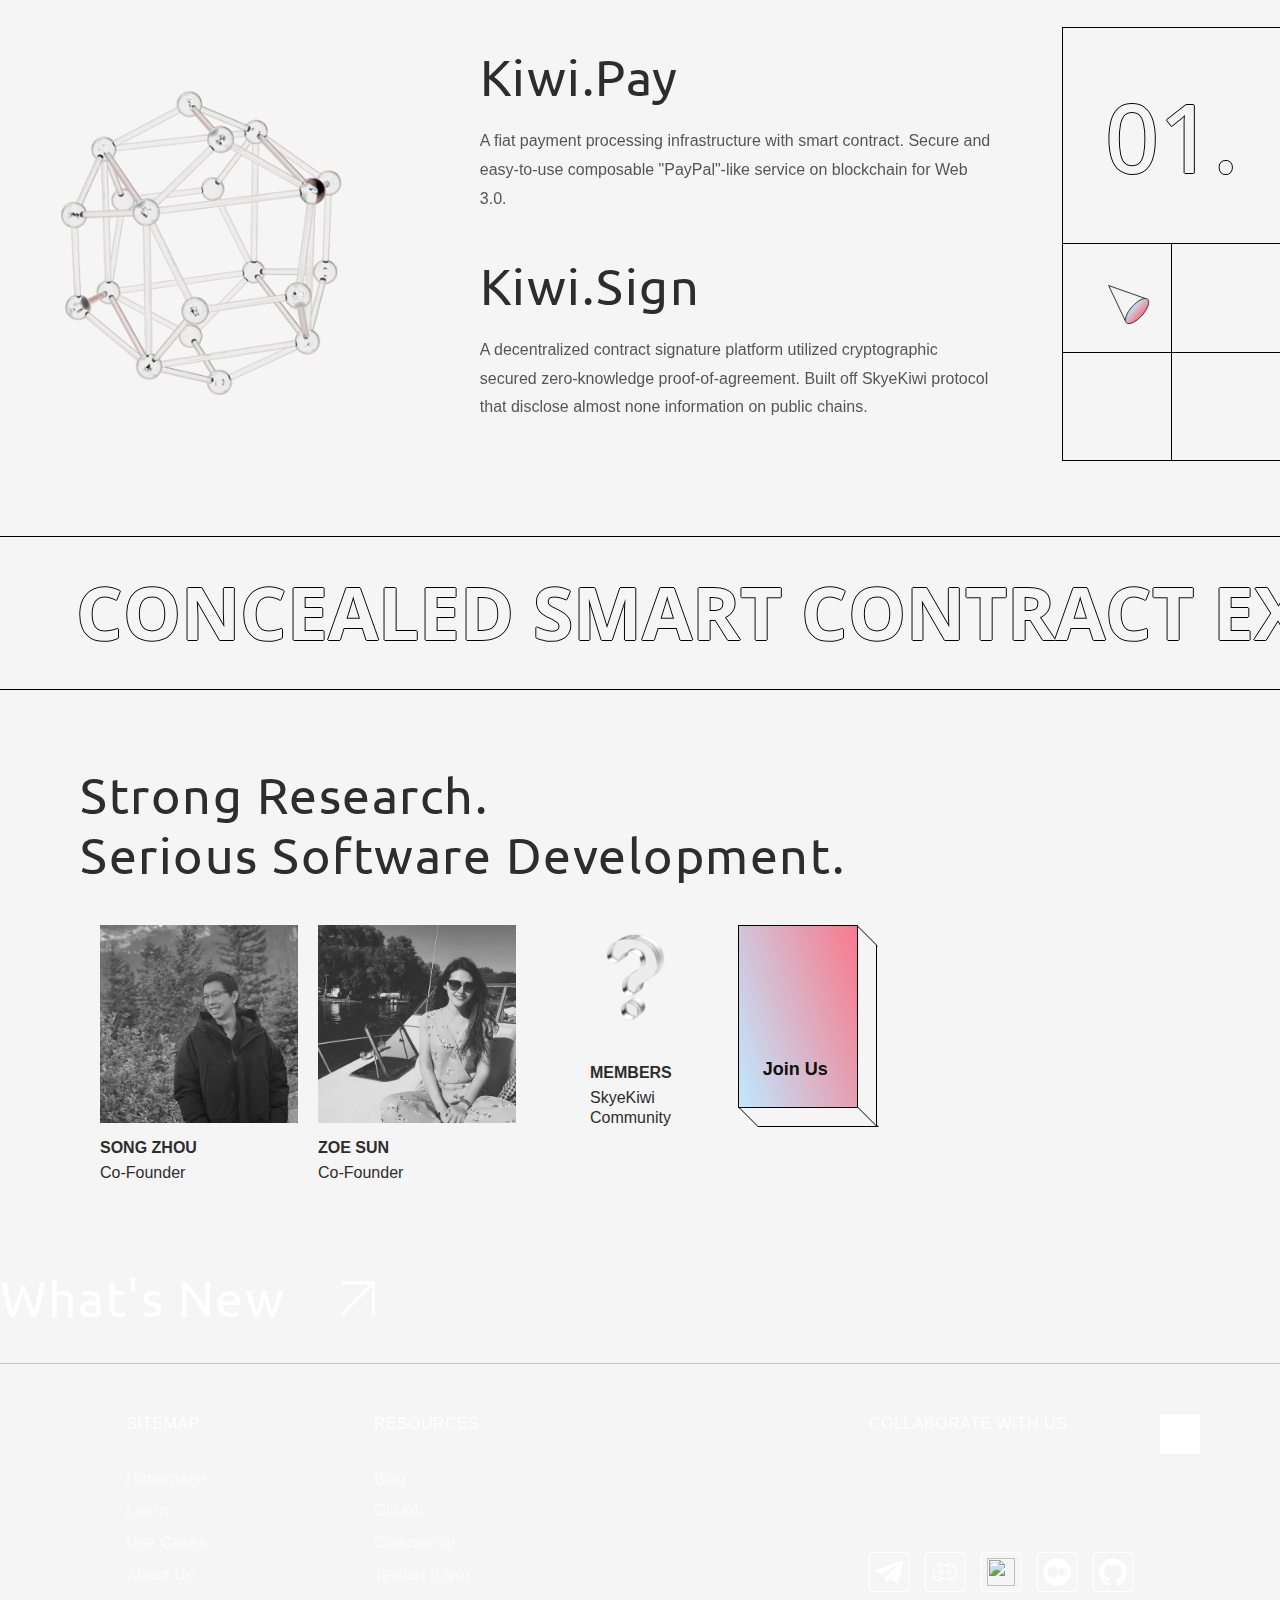
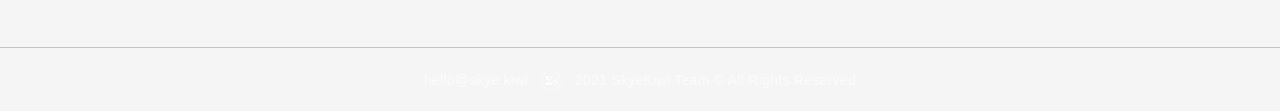
==== commit 8ebaa585: "update misc-cookies" ====
--- a/index.html
+++ b/index.html
@@ -2,14 +2,7 @@
 <html data-wf-domain="skyekiwi.webflow.io" data-wf-page="61bb63b050223652f3d00b60" data-wf-site="61b9b0fd4ef120de8ddb790e" data-wf-status="1">
   <head>
     <!-- Global site tag (gtag.js) - Google Analytics -->
-<script async src="https://www.googletagmanager.com/gtag/js?id=G-R4HN58QNXQ"></script>
-<script>
-  window.dataLayer = window.dataLayer || [];
-  function gtag(){dataLayer.push(arguments);}
-  gtag('js', new Date());
-
-  gtag('config', 'G-R4HN58QNXQ');
-</script>
+
     <meta charset="utf-8"/>
     <title>SkyeKiwi</title>
     <meta content="SkyeKiwi" property="og:title"/>
@@ -154,6 +147,39 @@
       transform:rotate(360deg); 
       } 
       }
+
+      #cookie-notice {
+        background: rgba(30, 30, 30, 0.5);
+        border-radius: 16px;
+        padding: 8px 12px;
+        padding-bottom: 5px;
+        z-index: 9999;
+        position: fixed;
+        bottom: 16px;
+        right: 16px;
+
+        max-width: 400px;
+        width: 400px;
+        text-align: left;
+        font-family: Ubuntu, Helvetica, sans-serif;
+        font-size: 14px;
+      }
+
+      #cookie-notice p {
+        padding-left: 7px;
+      }
+      #cookie-notice a {
+        color:#ff6e7f;
+        text-decoration: none;
+      }
+
+      #cookie-notice button {
+        background: rgba(30, 30, 30, 0.7);
+        margin-bottom: 3px;
+        margin-top: 3px;
+        margin-left: 5px;
+        border-radius: 7px;
+      }
     </style>
   </head>
   <body>
@@ -478,6 +504,14 @@
             <div class="text-block-3"> &nbsp;&nbsp;2021 SkyeKiwi Team &copy; All Rights Reserved</div>
           </a>
         </div>
+
+        <div id="cookie-notice">
+          <div>
+            <p>By browsing this website, you are allowing cookies from third-party services. <a href="https://docs.skye.kiwi/legal/privacy-notice">Learn more...</a></p>
+            <button id="accept-cookie" type="button">Accept all cookies</button>
+            <button id="deny-cookie" type="button">Only essential ones</button>
+          </div>
+        </div>
       </footer>
     </main>
     <script src="./misc/jquery-3.5.1.min.dc5e7f18c8.js?site=61b9b0fd4ef120de8ddb790e"></script><script src="./misc/webflow.7d2d5f75a.js" type="text/javascript"></script><!--[if lte IE 9]><script src="//cdnjs.cloudflare.com/ajax/libs/placeholders/3.0.2/placeholders.min.js"></script><![endif]--><script src="./misc/swiper-bundle.min.js" type="text/javascript" ></script><script src="./misc/SmoothScroll.min.js" type="text/javascript" ></script>
@@ -492,6 +526,39 @@
     </script>
     <script>
       $(function() {
+
+        const hideCookieNotice = () => {
+          document.getElementById('cookie-notice').style.display = 'none';
+        }
+
+        const loadGoogleAnalytical = () => {
+          const gtagScript = document.createElement('script');
+          gtagScript.src = "https://www.googletagmanager.com/gtag/js?id=G-R4HN58QNXQ";
+          gtagScript.async = true;
+          document.head.appendChild(gtagScript);
+
+          window.dataLayer = window.dataLayer || [];
+          function gtag(){dataLayer.push(arguments);}
+          gtag('js', new Date());
+          gtag('config', 'G-R4HN58QNXQ');
+        }
+
+        document.getElementById("accept-cookie").onclick = (evt) => {
+          window.localStorage.setItem("cookiePreference", "Google")
+          hideCookieNotice()
+          loadGoogleAnalytical()
+        }
+
+        document.getElementById("deny-cookie").onclick = (evt) => {
+          hideCookieNotice()
+        }
+
+        const maybeCookiePreference = window.localStorage.getItem('cookiePreference');
+        if (!!maybeCookiePreference && maybeCookiePreference.indexOf("Google") !== -1) {
+          document.getElementById("cookie-notice").style.display = "none";
+          loadGoogleAnalytical()
+        }
+
           if (window.innerWidth <= 991) {
           let humburger = $('.header__humburger-wrap');
               $(".header__humburger, .header__humburger-close, .menu__nav-link").on('click', function() {
@@ -565,5 +632,6 @@
       
       });
     </script>
+
   </body>
 </html>
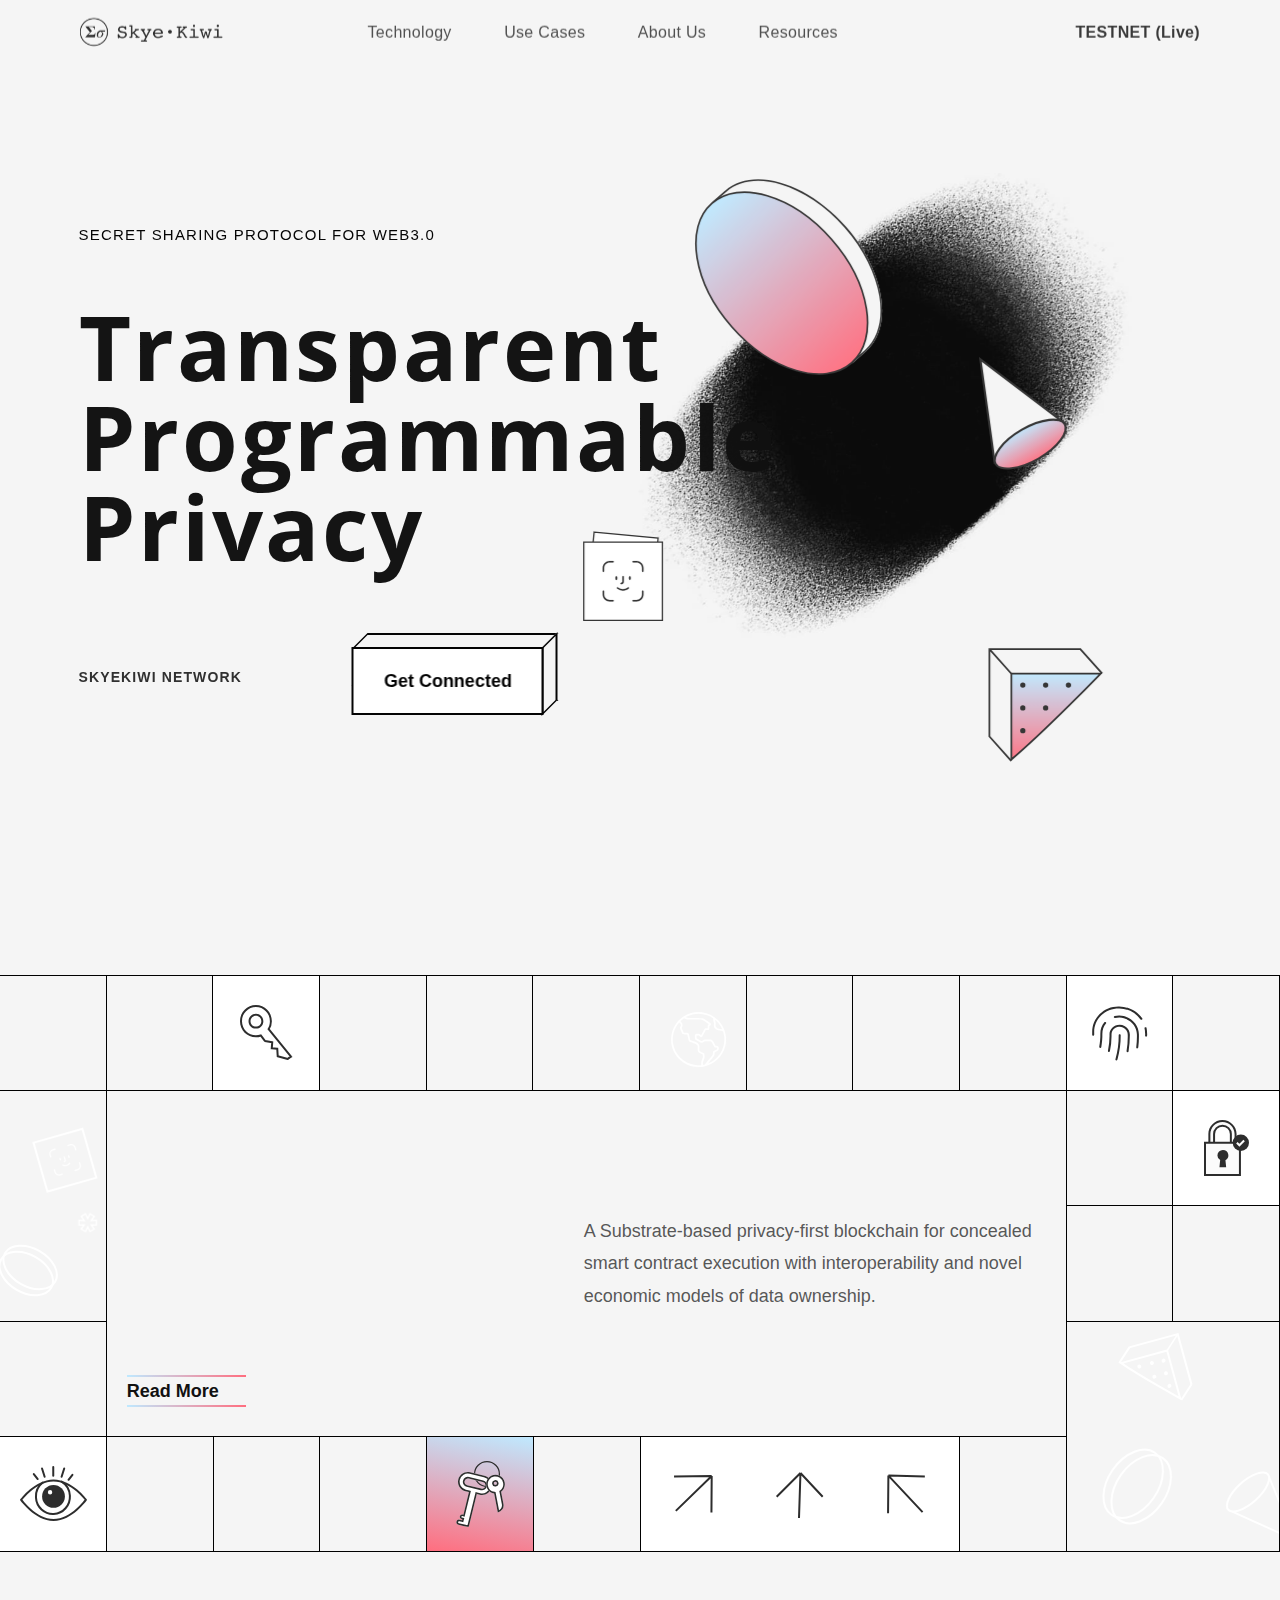
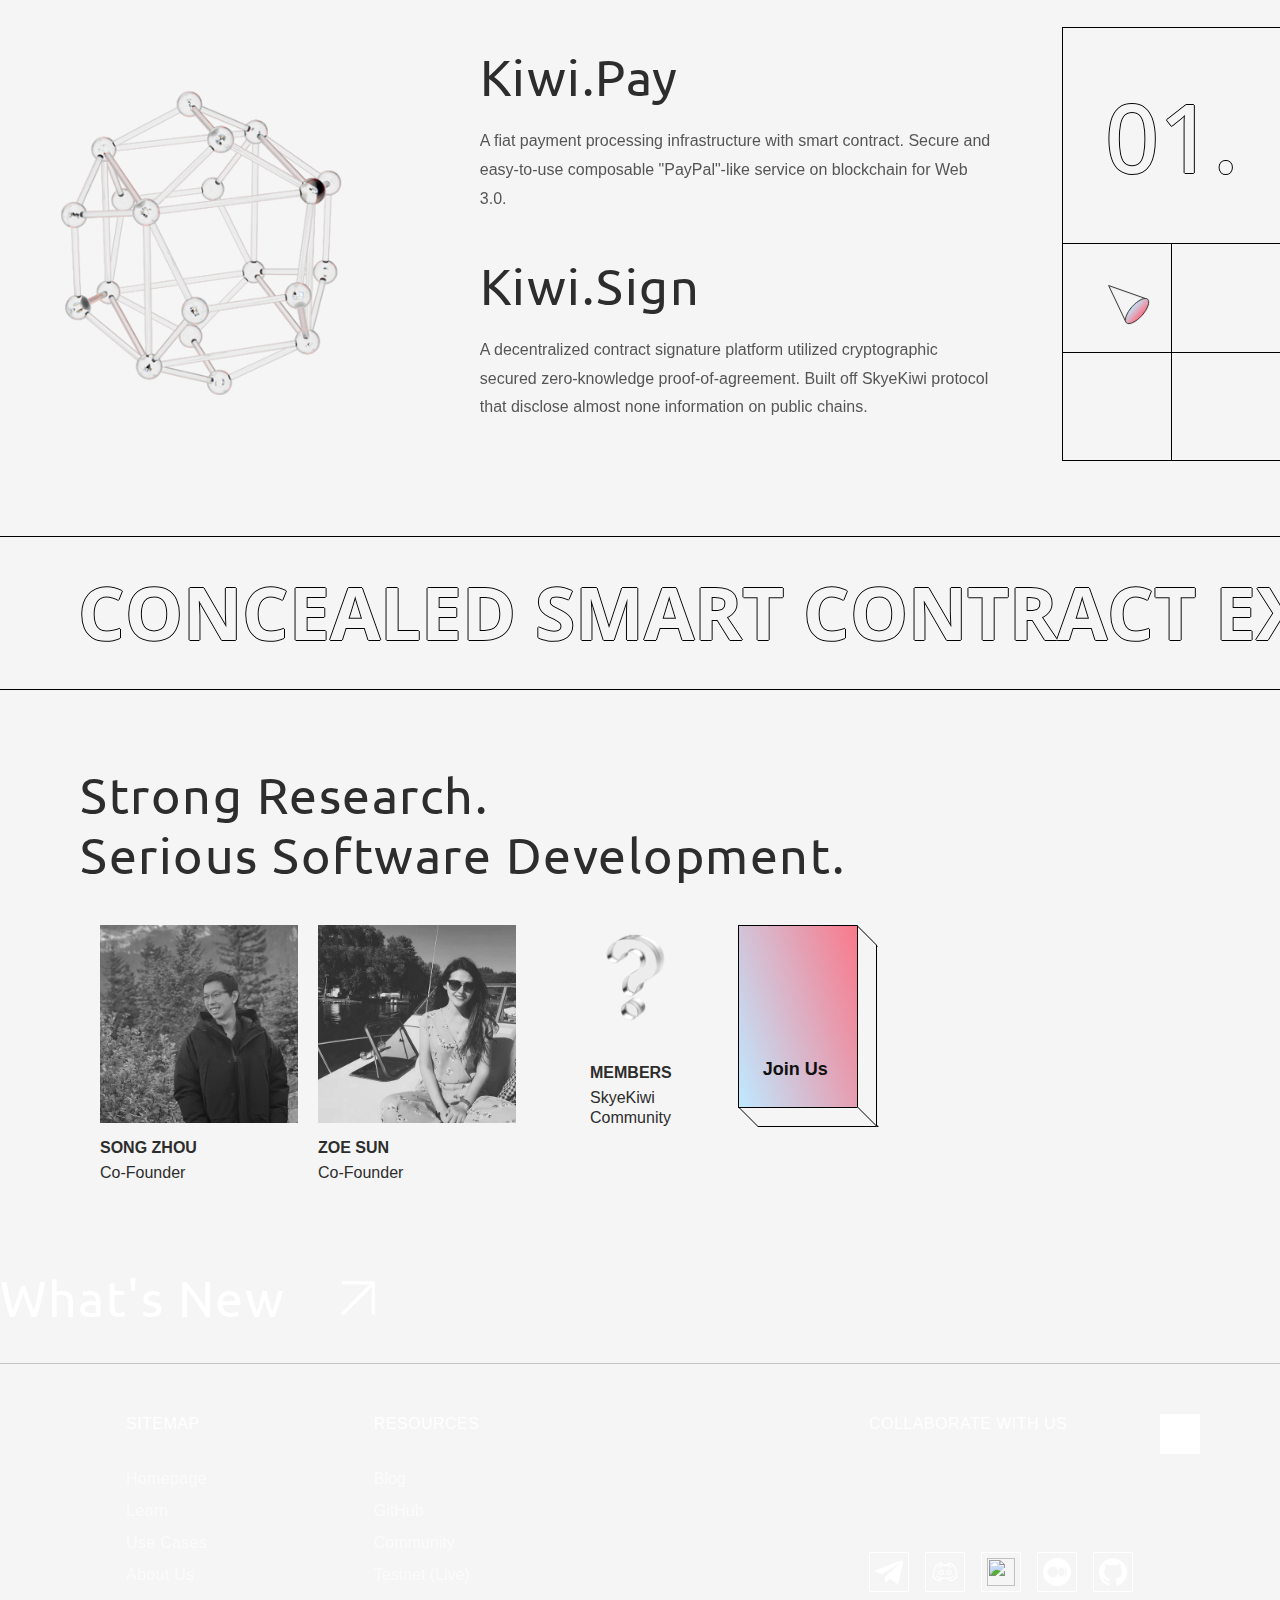
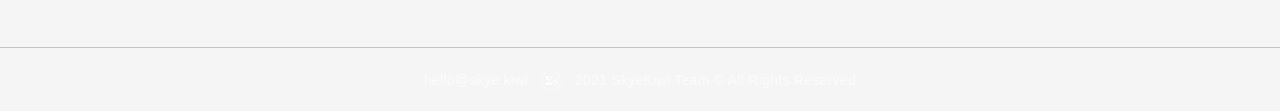
==== commit c72e4d66: "remove google analytics and use private analytics" ====
--- a/index.html
+++ b/index.html
@@ -10,6 +10,7 @@
     <meta content="SkyeKiwi" property="twitter:title"/>
     <meta content="./img/preview.png" property="twitter:image"/>
     <meta content="width=device-width, initial-scale=1" name="viewport"/>
+    <script async defer data-website-id="a5ae6d46-6777-4ed5-947d-0573278f0dbe" src="https://analytics.skye.kiwi/umami.js"></script>
     <meta content="Webflow" name="generator"/>
     <link rel="icon" type="image/ico" href="./img/favicon.ico"/>
     <link href="./misc/skyekiwi.webflow.fd88860a3.css" rel="stylesheet" type="text/css"/>
@@ -504,14 +505,6 @@
             <div class="text-block-3"> &nbsp;&nbsp;2021 SkyeKiwi Team &copy; All Rights Reserved</div>
           </a>
         </div>
-
-        <div id="cookie-notice">
-          <div>
-            <p>By browsing this website, you are allowing cookies from third-party services. <a href="https://docs.skye.kiwi/legal/privacy-notice">Learn more...</a></p>
-            <button id="accept-cookie" type="button">Accept all cookies</button>
-            <button id="deny-cookie" type="button">Only essential ones</button>
-          </div>
-        </div>
       </footer>
     </main>
     <script src="./misc/jquery-3.5.1.min.dc5e7f18c8.js?site=61b9b0fd4ef120de8ddb790e"></script><script src="./misc/webflow.7d2d5f75a.js" type="text/javascript"></script><!--[if lte IE 9]><script src="//cdnjs.cloudflare.com/ajax/libs/placeholders/3.0.2/placeholders.min.js"></script><![endif]--><script src="./misc/swiper-bundle.min.js" type="text/javascript" ></script><script src="./misc/SmoothScroll.min.js" type="text/javascript" ></script>
@@ -526,39 +519,6 @@
     </script>
     <script>
       $(function() {
-
-        const hideCookieNotice = () => {
-          document.getElementById('cookie-notice').style.display = 'none';
-        }
-
-        const loadGoogleAnalytical = () => {
-          const gtagScript = document.createElement('script');
-          gtagScript.src = "https://www.googletagmanager.com/gtag/js?id=G-R4HN58QNXQ";
-          gtagScript.async = true;
-          document.head.appendChild(gtagScript);
-
-          window.dataLayer = window.dataLayer || [];
-          function gtag(){dataLayer.push(arguments);}
-          gtag('js', new Date());
-          gtag('config', 'G-R4HN58QNXQ');
-        }
-
-        document.getElementById("accept-cookie").onclick = (evt) => {
-          window.localStorage.setItem("cookiePreference", "Google")
-          hideCookieNotice()
-          loadGoogleAnalytical()
-        }
-
-        document.getElementById("deny-cookie").onclick = (evt) => {
-          hideCookieNotice()
-        }
-
-        const maybeCookiePreference = window.localStorage.getItem('cookiePreference');
-        if (!!maybeCookiePreference && maybeCookiePreference.indexOf("Google") !== -1) {
-          document.getElementById("cookie-notice").style.display = "none";
-          loadGoogleAnalytical()
-        }
-
           if (window.innerWidth <= 991) {
           let humburger = $('.header__humburger-wrap');
               $(".header__humburger, .header__humburger-close, .menu__nav-link").on('click', function() {
